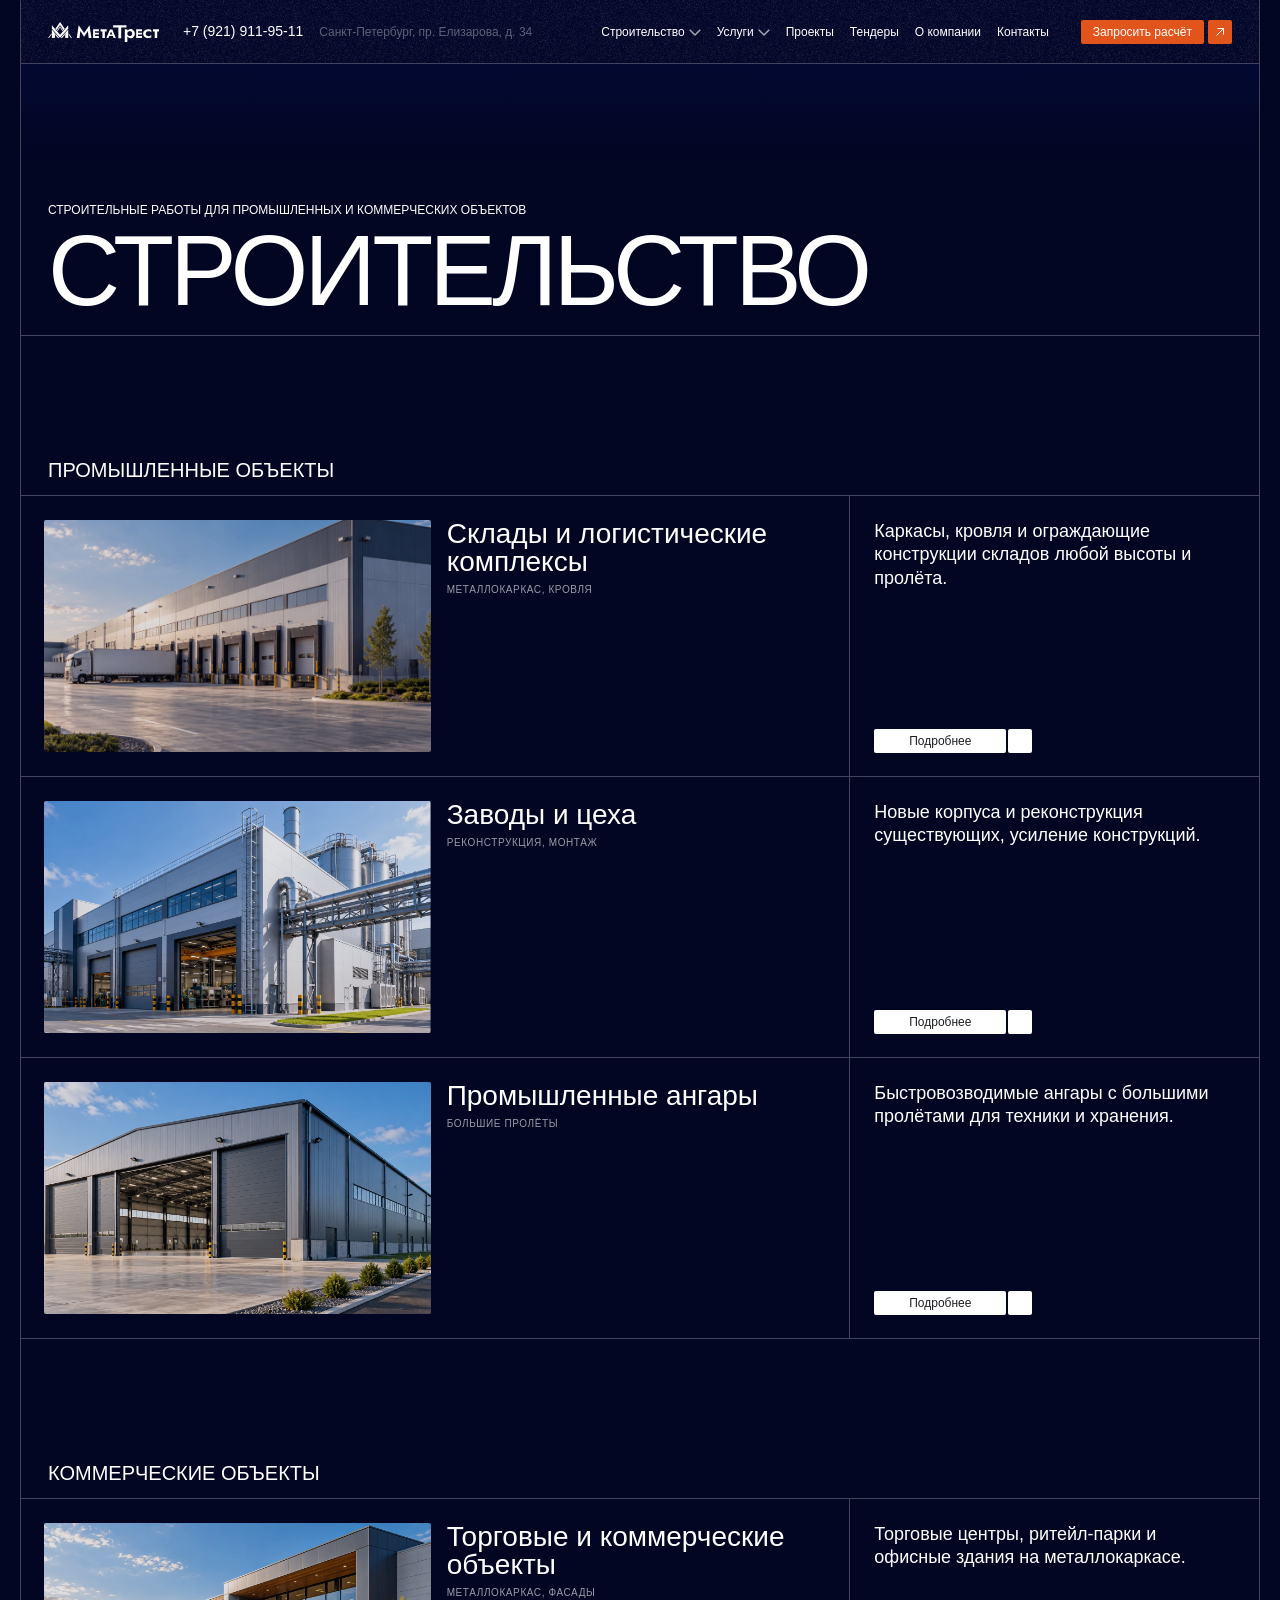
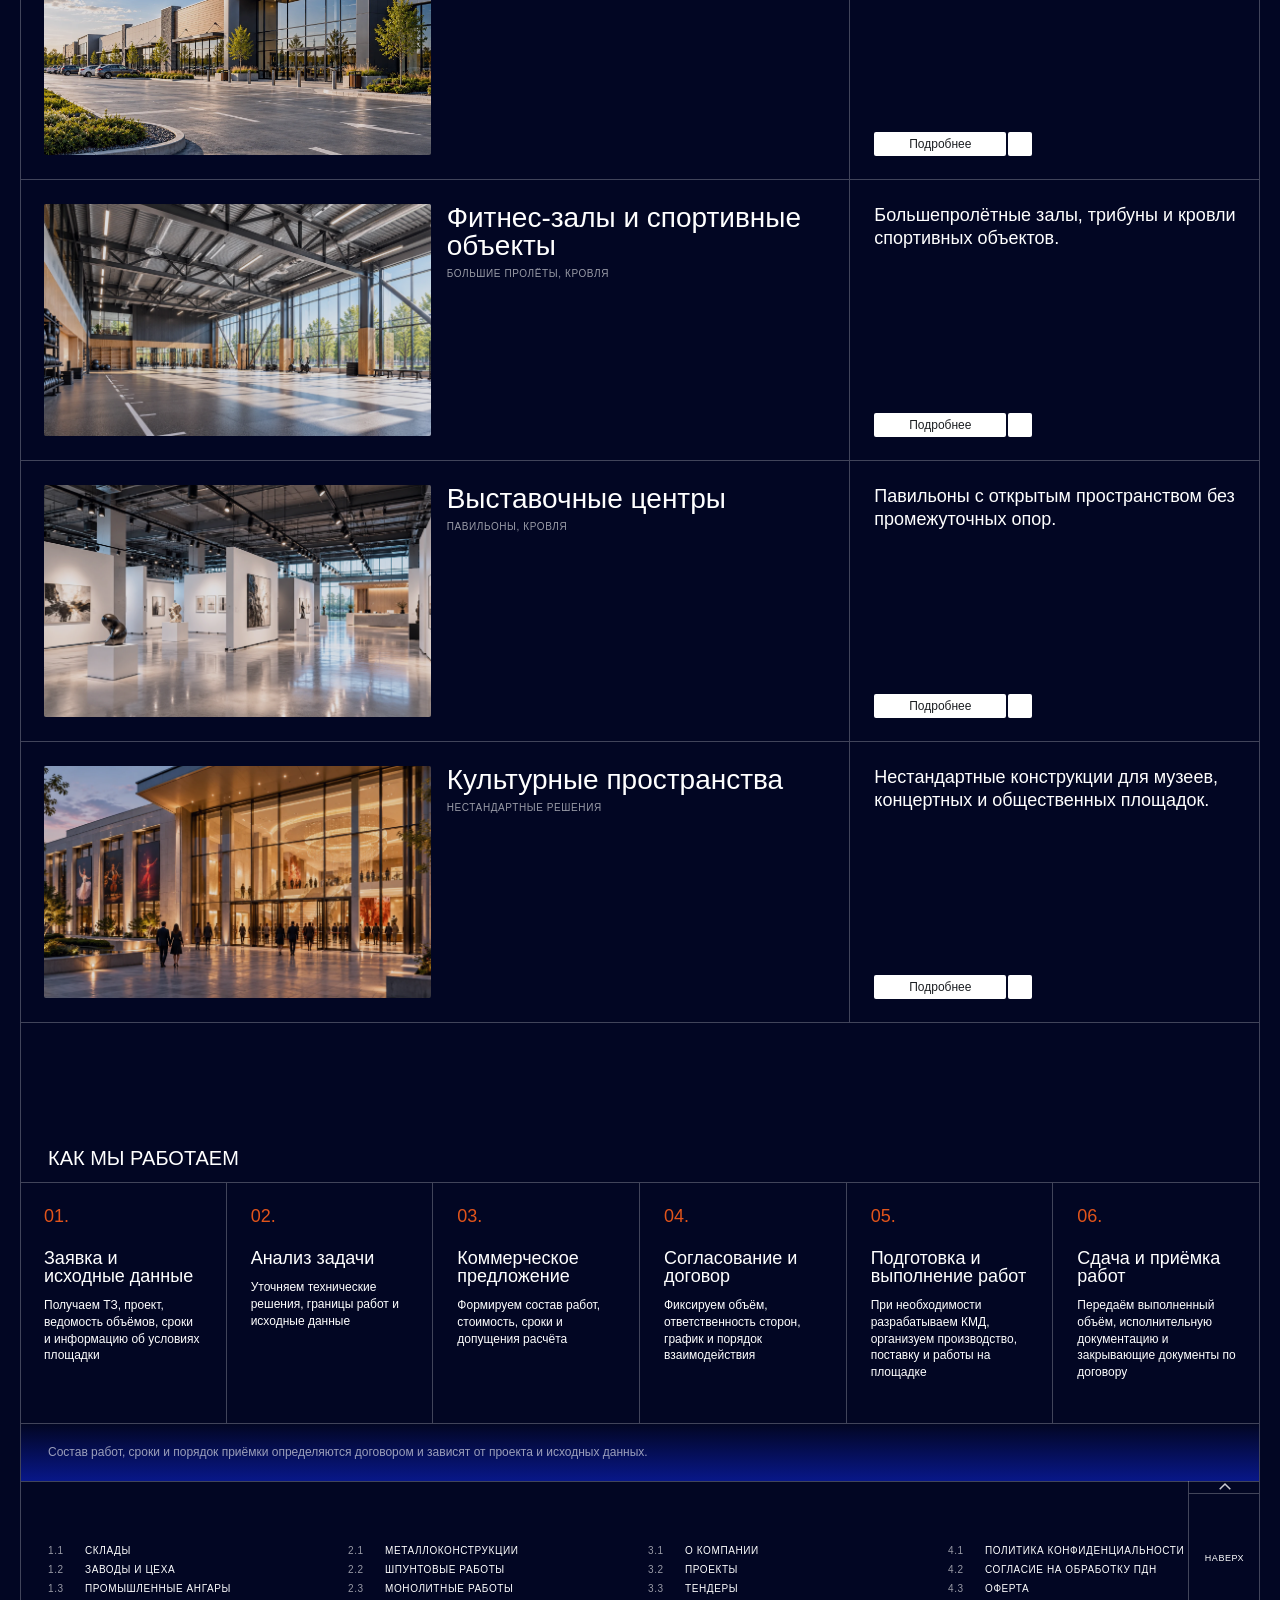
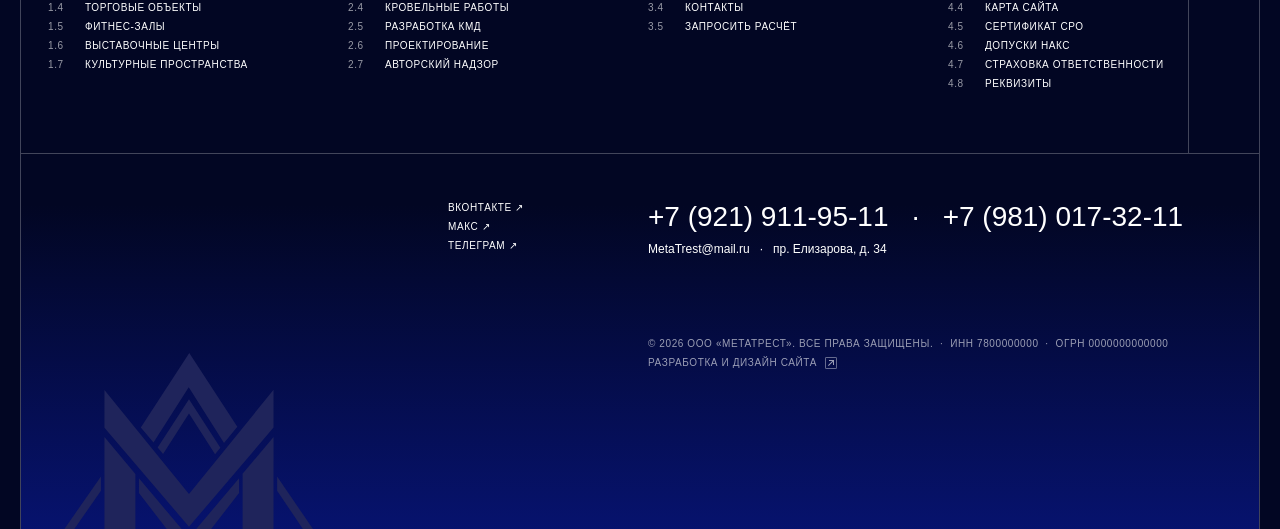
==== public/construction.html @ d8760043 "feat: add construction, metalwork and warehouse pages" ====
<!doctype html>
<html lang="ru">
<head>
  <meta charset="utf-8">
  <meta name="viewport" content="width=device-width, initial-scale=1">
  <title>Строительство — МетаТрест</title>
  <link rel="stylesheet" href="assets/css/global.css">
  <link rel="stylesheet" href="assets/css/adaptives.css">
  <link rel="stylesheet" href="assets/css/mobile.css">
  <script src="assets/js/main.js" defer></script>
</head>
<body class="catalog-page construction-page frontend-page">
<!-- shared:header -->
  <header class="site-header wrap glass">
    <div class="header-inner flex align-center">
      <a class="header-logo" href="index.html"><img class="header-logo-desktop" src="assets/svg/logo.svg" alt="МетаТрест"><img class="header-logo-mobile" src="assets/svg/logo-mobile.svg" width="44" height="31.625" alt="МетаТрест"></a>
      <div class="header-contacts flex flex-grow align-center nowrap">
        <a class="body large" href="tel:+79219119511">+7 (921) 911-95-11</a>
        <span class="label ui header-address">Санкт-Петербург, пр. Елизарова, д. 34</span>
      </div>
      <nav aria-label="Основная навигация">
        <ul class="header-nav flex align-center nowrap label ui">
          <li><a href="construction.html">Строительство</a> <svg class="icon" aria-hidden="true"><use href="assets/svg/sprite.svg#chevron"></use></svg></li>
          <li><a href="services.html">Услуги</a> <svg class="icon" aria-hidden="true"><use href="assets/svg/sprite.svg#chevron"></use></svg></li>
          <li><a href="projects.html">Проекты</a></li>
          <li>Тендеры</li>
          <li><a href="index.html#about-title">О компании</a></li>
          <li><a href="#footer-contacts">Контакты</a></li>
        </ul>
      </nav>
      <a class="button button--primary button-small label button-caption" href="projects.html#request-title">
  <span class="button-text">Запросить расчёт</span>
  <span class="button-icon"><svg class="icon" aria-hidden="true"><use href="assets/svg/sprite.svg#arrow-link-small"></use></svg></span>
</a>
      <button class="header-menu-toggle label menu" type="button" aria-expanded="false" aria-controls="mobile-menu"><span>Меню</span><svg class="icon" aria-hidden="true"><use href="assets/svg/sprite.svg#mobile-menu"></use></svg></button>
    </div>
  </header>
  <!-- /shared:header -->
<!-- shared:mobile-menu -->
  <div class="mobile-menu" id="mobile-menu" role="dialog" aria-modal="true" aria-label="Основная навигация" hidden>
    <nav class="mobile-menu-nav" aria-label="Мобильная навигация">
      <details class="mobile-menu-group" open>
        <summary class="heading service-name">Строительство <svg class="icon" aria-hidden="true"><use href="assets/svg/sprite.svg#chevron"></use></svg></summary>
        <ul class="mobile-menu-subs body menu-sub">
          <li><a href="warehouse.html">Склады</a></li>
          <li><a href="construction.html#construction-2">Заводы и цеха</a></li>
          <li><a href="construction.html#construction-3">Промышленные ангары</a></li>
          <li><a href="construction.html#construction-4">Торговые объекты</a></li>
          <li><a href="construction.html#construction-5">Фитнес-залы</a></li>
          <li><a href="construction.html#construction-6">Выставочные центры</a></li>
          <li><a href="construction.html#construction-7">Культурные пространства</a></li>
          <li><a href="construction.html">Все</a></li>
        </ul>
      </details>
      <details class="mobile-menu-group">
        <summary class="heading service-name">Услуги <svg class="icon" aria-hidden="true"><use href="assets/svg/sprite.svg#chevron"></use></svg></summary>
        <ul class="mobile-menu-subs body menu-sub">
          <li><a href="service.html">Металлоконструкции</a></li>
          <li><a href="services.html#service-02">Шпунтовые работы</a></li>
          <li><a href="services.html#service-03">Монолитные работы</a></li>
          <li><a href="services.html#service-04">Кровельные работы</a></li>
          <li><a href="services.html#service-05">Разработка КМД</a></li>
          <li><a href="services.html#service-06">Проектирование</a></li>
          <li><a href="services.html#service-07">Авторский надзор</a></li>
          <li><a href="services.html">Все</a></li>
        </ul>
      </details>
      <a class="mobile-menu-row heading service-name" href="projects.html">Проекты</a>
      <span class="mobile-menu-row heading service-name">Тендеры</span>
      <a class="mobile-menu-row heading service-name" href="index.html#about-title">О компании</a>
      <a class="mobile-menu-row heading service-name" href="#footer-contacts">Контакты</a>
    </nav>
    <div class="mobile-menu-actions flex flex-column" data-menu-actions>
            <a class="button button--primary label button-caption-lg" href="projects.html#request-title">
  <span class="button-text">Запросить расчёт</span>
  <span class="button-icon"><svg class="icon" aria-hidden="true"><use href="assets/svg/sprite.svg#arrow-link"></use></svg></span>
</a>
            <button class="button button--secondary label button-caption-lg" type="button">
  <span class="button-text">Скачать наши проекты <svg class="icon pdf-badge" aria-hidden="true"><use href="assets/svg/sprite.svg#pdf-badge"></use></svg></span>
  <span class="button-icon"><svg class="icon" aria-hidden="true"><use href="assets/svg/sprite.svg#arrow-download"></use></svg></span>
</button>
          </div>
    <div class="mobile-menu-contacts flex flex-column">
      <div class="mobile-menu-contact-lines flex flex-column" data-menu-contacts></div>
      <div data-menu-socials></div>
    </div>
  </div>
  <!-- /shared:mobile-menu -->
<main><div class="catalog-heading construction-heading wrap flex flex-column justify-end"><p class="label construction-eyebrow">Строительные работы для промышленных и коммерческих объектов</p><h1 class="display page">Строительство</h1></div><section class="construction-group wrap"><div class="construction-section-title"><h2 class="heading section">Промышленные объекты</h2></div><div class="construction-list"><article class="catalog-service construction-card grid" id="construction-1"><div class="catalog-service-media"><div class="catalog-service-photo construction-photo construction-photo-1"><img src="assets/img/construction/object-1.webp" alt="Склады и логистические комплексы"></div></div><div class="catalog-service-title"><h3 class="heading service-title">Склады и логистические комплексы</h3><p class="label caps">металлокаркас, кровля</p></div><div class="catalog-service-description flex flex-column justify-between align-start"><p class="body service-description">Каркасы, кровля и ограждающие конструкции складов любой высоты и пролёта.</p><a class="button button-inverse label button-caption-sm catalog-more" href="warehouse.html" aria-label="Подробнее: Склады и логистические комплексы"><span class="button-text">Подробнее</span><span class="button-icon"><svg class="icon" aria-hidden="true"><use href="assets/svg/sprite.svg#arrow-link"></use></svg></span></a></div></article><article class="catalog-service construction-card grid" id="construction-2"><div class="catalog-service-media"><div class="catalog-service-photo construction-photo construction-photo-2"><img src="assets/img/construction/object-2.webp" alt="Заводы и цеха"></div></div><div class="catalog-service-title"><h3 class="heading service-title">Заводы и цеха</h3><p class="label caps">реконструкция, монтаж</p></div><div class="catalog-service-description flex flex-column justify-between align-start"><p class="body service-description">Новые корпуса и реконструкция существующих, усиление конструкций.</p><button class="button button-inverse label button-caption-sm catalog-more" type="button" aria-label="Подробнее: Заводы и цеха"><span class="button-text">Подробнее</span><span class="button-icon"><svg class="icon" aria-hidden="true"><use href="assets/svg/sprite.svg#arrow-link"></use></svg></span></button></div></article><article class="catalog-service construction-card grid" id="construction-3"><div class="catalog-service-media"><div class="catalog-service-photo construction-photo construction-photo-3"><img src="assets/img/construction/object-3.webp" alt="Промышленные ангары"></div></div><div class="catalog-service-title"><h3 class="heading service-title">Промышленные ангары</h3><p class="label caps">большие пролёты</p></div><div class="catalog-service-description flex flex-column justify-between align-start"><p class="body service-description">Быстровозводимые ангары с большими пролётами для техники и хранения.</p><button class="button button-inverse label button-caption-sm catalog-more" type="button" aria-label="Подробнее: Промышленные ангары"><span class="button-text">Подробнее</span><span class="button-icon"><svg class="icon" aria-hidden="true"><use href="assets/svg/sprite.svg#arrow-link"></use></svg></span></button></div></article></div></section><section class="construction-group wrap"><div class="construction-section-title"><h2 class="heading section">Коммерческие объекты</h2></div><div class="construction-list"><article class="catalog-service construction-card grid" id="construction-4"><div class="catalog-service-media"><div class="catalog-service-photo construction-photo construction-photo-4"><img src="assets/img/construction/object-4.webp" alt="Торговые и коммерческие объекты"></div></div><div class="catalog-service-title"><h3 class="heading service-title">Торговые и коммерческие объекты</h3><p class="label caps">металлокаркас, фасады</p></div><div class="catalog-service-description flex flex-column justify-between align-start"><p class="body service-description">Торговые центры, ритейл-парки и офисные здания на металлокаркасе.</p><button class="button button-inverse label button-caption-sm catalog-more" type="button" aria-label="Подробнее: Торговые и коммерческие объекты"><span class="button-text">Подробнее</span><span class="button-icon"><svg class="icon" aria-hidden="true"><use href="assets/svg/sprite.svg#arrow-link"></use></svg></span></button></div></article><article class="catalog-service construction-card grid" id="construction-5"><div class="catalog-service-media"><div class="catalog-service-photo construction-photo construction-photo-5"><img src="assets/img/construction/object-5.webp" alt="Фитнес-залы и спортивные объекты"></div></div><div class="catalog-service-title"><h3 class="heading service-title">Фитнес-залы и спортивные объекты</h3><p class="label caps">большие пролёты, кровля</p></div><div class="catalog-service-description flex flex-column justify-between align-start"><p class="body service-description">Большепролётные залы, трибуны и кровли спортивных объектов.</p><button class="button button-inverse label button-caption-sm catalog-more" type="button" aria-label="Подробнее: Фитнес-залы и спортивные объекты"><span class="button-text">Подробнее</span><span class="button-icon"><svg class="icon" aria-hidden="true"><use href="assets/svg/sprite.svg#arrow-link"></use></svg></span></button></div></article><article class="catalog-service construction-card grid" id="construction-6"><div class="catalog-service-media"><div class="catalog-service-photo construction-photo construction-photo-6"><img src="assets/img/construction/object-6.webp" alt="Выставочные центры"></div></div><div class="catalog-service-title"><h3 class="heading service-title">Выставочные центры</h3><p class="label caps">павильоны, кровля</p></div><div class="catalog-service-description flex flex-column justify-between align-start"><p class="body service-description">Павильоны с открытым пространством без промежуточных опор.</p><button class="button button-inverse label button-caption-sm catalog-more" type="button" aria-label="Подробнее: Выставочные центры"><span class="button-text">Подробнее</span><span class="button-icon"><svg class="icon" aria-hidden="true"><use href="assets/svg/sprite.svg#arrow-link"></use></svg></span></button></div></article><article class="catalog-service construction-card grid" id="construction-7"><div class="catalog-service-media"><div class="catalog-service-photo construction-photo construction-photo-7"><img src="assets/img/construction/object-7.webp" alt="Культурные пространства"></div></div><div class="catalog-service-title"><h3 class="heading service-title">Культурные пространства</h3><p class="label caps">нестандартные решения</p></div><div class="catalog-service-description flex flex-column justify-between align-start"><p class="body service-description">Нестандартные конструкции для музеев, концертных и общественных площадок.</p><button class="button button-inverse label button-caption-sm catalog-more" type="button" aria-label="Подробнее: Культурные пространства"><span class="button-text">Подробнее</span><span class="button-icon"><svg class="icon" aria-hidden="true"><use href="assets/svg/sprite.svg#arrow-link"></use></svg></span></button></div></article></div></section><section class="process-section wrap" aria-labelledby="process-title">
  <div class="section-heading flex align-end"><h2 class="heading section" id="process-title">Как мы работаем</h2></div>
  <ol class="process-grid grid" tabindex="0" aria-label="Этапы работы">
    <li><span class="data process-number">01.</span><h3 class="heading service-name process-name">Заявка и исходные данные</h3><p class="body process-description">Получаем ТЗ, проект, ведомость объёмов, сроки и информацию об условиях площадки</p></li>
    <li><span class="data process-number">02.</span><h3 class="heading service-name process-name">Анализ задачи</h3><p class="body process-description">Уточняем технические решения, границы работ и исходные данные</p></li>
    <li><span class="data process-number">03.</span><h3 class="heading service-name process-name">Коммерческое предложение</h3><p class="body process-description">Формируем состав работ, стоимость, сроки и допущения расчёта</p></li>
    <li><span class="data process-number">04.</span><h3 class="heading service-name process-name">Согласование и договор</h3><p class="body process-description">Фиксируем объём, ответственность сторон, график и порядок взаимодействия</p></li>
    <li><span class="data process-number">05.</span><h3 class="heading service-name process-name">Подготовка и выполнение работ</h3><p class="body process-description">При необходимости разрабатываем КМД, организуем производство, поставку и работы на площадке</p></li>
    <li><span class="data process-number">06.</span><h3 class="heading service-name process-name">Сдача и приёмка работ</h3><p class="body process-description">Передаём выполненный объём, исполнительную документацию и закрывающие документы по договору</p></li>
  </ol>
  <p class="body small process-note">Состав работ, сроки и порядок приёмки определяются договором и зависят от проекта и исходных данных.</p>
</section></main><!-- shared:footer -->
  <footer class="site-footer wrap">
    <div class="footer-top">
      <nav class="footer-nav grid label caps" aria-label="Навигация в подвале">
        <ul class="footer-links flex flex-column">
          <li class="flex"><span class="footer-index" aria-hidden="true">1.1</span><a href="warehouse.html">Склады</a></li>
          <li class="flex"><span class="footer-index" aria-hidden="true">1.2</span><span>Заводы и цеха</span></li>
          <li class="flex"><span class="footer-index" aria-hidden="true">1.3</span><span>Промышленные ангары</span></li>
          <li class="flex"><span class="footer-index" aria-hidden="true">1.4</span><span>Торговые объекты</span></li>
          <li class="flex"><span class="footer-index" aria-hidden="true">1.5</span><span>Фитнес-залы</span></li>
          <li class="flex"><span class="footer-index" aria-hidden="true">1.6</span><span>Выставочные центры</span></li>
          <li class="flex"><span class="footer-index" aria-hidden="true">1.7</span><span>Культурные пространства</span></li>
        </ul>
        <ul class="footer-links flex flex-column">
          <li class="flex"><span class="footer-index" aria-hidden="true">2.1</span><a href="service.html">Металлоконструкции</a></li>
          <li class="flex"><span class="footer-index" aria-hidden="true">2.2</span><a href="services.html#service-02">Шпунтовые работы</a></li>
          <li class="flex"><span class="footer-index" aria-hidden="true">2.3</span><a href="services.html#service-03">Монолитные работы</a></li>
          <li class="flex"><span class="footer-index" aria-hidden="true">2.4</span><a href="services.html#service-04">Кровельные работы</a></li>
          <li class="flex"><span class="footer-index" aria-hidden="true">2.5</span><a href="services.html#service-05">Разработка КМД</a></li>
          <li class="flex"><span class="footer-index" aria-hidden="true">2.6</span><a href="services.html#service-06">Проектирование</a></li>
          <li class="flex"><span class="footer-index" aria-hidden="true">2.7</span><a href="services.html#service-07">Авторский надзор</a></li>
        </ul>
        <ul class="footer-links flex flex-column">
          <li class="flex"><span class="footer-index" aria-hidden="true">3.1</span><a href="index.html#about-title">О компании</a></li>
          <li class="flex"><span class="footer-index" aria-hidden="true">3.2</span><a href="projects.html">Проекты</a></li>
          <li class="flex"><span class="footer-index" aria-hidden="true">3.3</span><span>Тендеры</span></li>
          <li class="flex"><span class="footer-index" aria-hidden="true">3.4</span><a href="#footer-contacts">Контакты</a></li>
          <li class="flex"><span class="footer-index" aria-hidden="true">3.5</span><span>Запросить расчёт</span></li>
        </ul>
        <ul class="footer-links flex flex-column">
          <li class="flex"><span class="footer-index" aria-hidden="true">4.1</span><span>Политика конфиденциальности</span></li>
          <li class="flex"><span class="footer-index" aria-hidden="true">4.2</span><span>Согласие на обработку ПДн</span></li>
          <li class="flex"><span class="footer-index" aria-hidden="true">4.3</span><span>Оферта</span></li>
          <li class="flex"><span class="footer-index" aria-hidden="true">4.4</span><span>Карта сайта</span></li>
          <li class="flex"><span class="footer-index" aria-hidden="true">4.5</span><span>Сертификат СРО</span></li>
          <li class="flex"><span class="footer-index" aria-hidden="true">4.6</span><span>Допуски НАКС</span></li>
          <li class="flex"><span class="footer-index" aria-hidden="true">4.7</span><span>Страховка ответственности</span></li>
          <li class="flex"><span class="footer-index" aria-hidden="true">4.8</span><span>Реквизиты</span></li>
        </ul>
      </nav>
      <button class="footer-up grid label caps caps-link" type="button">
        <span class="footer-up-icon grid"><svg class="icon" aria-hidden="true"><use href="assets/svg/sprite.svg#chevron"></use></svg></span>
        <span class="grid">Наверх</span>
      </button>
    </div>
    <div class="footer-bottom grid">
      <ul class="footer-socials flex flex-column label caps" aria-label="Социальные сети">
        <li>ВКонтакте <span class="footer-social-desktop-arrow" aria-hidden="true">↗</span><svg class="icon mobile-only" aria-hidden="true"><use href="assets/svg/sprite.svg#link-outline"></use></svg></li>
        <li>Макс <span class="footer-social-desktop-arrow" aria-hidden="true">↗</span><svg class="icon mobile-only" aria-hidden="true"><use href="assets/svg/sprite.svg#link-outline"></use></svg></li>
        <li>Телеграм <span class="footer-social-desktop-arrow" aria-hidden="true">↗</span><svg class="icon mobile-only" aria-hidden="true"><use href="assets/svg/sprite.svg#link-outline"></use></svg></li>
      </ul>
      <div class="footer-contacts" id="footer-contacts">
        <address class="footer-address flex flex-column">
          <p class="footer-phones data metric-l phone"><a href="tel:+79219119511">+7 (921) 911-95-11</a> <span aria-hidden="true">·</span> <a href="tel:+79810173211">+7 (981) 017-32-11</a></p>
          <p class="body small footer-contact-details"><span class="footer-contact-line"><svg class="icon mobile-only" aria-hidden="true"><use href="assets/svg/sprite.svg#meta-mail"></use></svg><a href="mailto:MetaTrest@mail.ru">MetaTrest@mail.ru</a></span> <span class="footer-contact-separator" aria-hidden="true">·</span> <span class="footer-contact-line"><svg class="icon mobile-only" aria-hidden="true"><use href="assets/svg/sprite.svg#meta-pin"></use></svg>пр. Елизарова, д. 34</span></p>
        </address>
        <div class="footer-legal flex flex-column label caps">
          <p class="footer-copyright"><span class="footer-copyright-sign">©</span> <span class="footer-legal-copy">2026 ООО «МетаТрест». Все права защищены.<span class="footer-registration"><span class="footer-legal-separator"> &nbsp;·&nbsp; </span>ИНН 7800000000</span><span class="footer-registration"><span class="footer-legal-separator"> &nbsp;·&nbsp; </span>ОГРН 0000000000000</span></span></p>
          <span class="footer-credit flex align-center">Разработка и дизайн сайта <svg class="icon" aria-hidden="true"><use href="assets/svg/sprite.svg#link-outline"></use></svg></span>
        </div>
      </div>
    </div>
    <img class="footer-mark" src="assets/svg/footer-mark.svg" alt="">
  </footer>
  <!-- /shared:footer --></body></html>
---- public/assets/css/global.css ----
/* 1. Local web fonts */
@font-face {
  font-family: "TT Commons Classic Trl";
  src: url("../fonts/TT_Commons_Classic_Trial_Book.woff2") format("woff2");
  font-weight: 400;
  font-display: swap;
}

@font-face {
  font-family: "TT Commons Classic Trl";
  src: url("../fonts/TT_Commons_Classic_Trial_Regular.woff2") format("woff2");
  font-weight: 500;
  font-display: swap;
}

@font-face {
  font-family: "MetaTrest Display Fallback";
  src: local("Arial");
  size-adjust: 86%;
}

/* 2. Reset */
*, *::before, *::after { box-sizing: border-box; }
body, h1, h2, h3, p, ul, ol { margin: 0; }
ul, ol { padding: 0; list-style: none; }
img, svg { display: block; }
a { color: inherit; text-decoration: none; }
button, input, textarea, select { font: inherit; color: inherit; }
button { padding: 0; border: 0; background: none; }

/* 3. Variables */
:root {
  --font: "TT Commons Classic Trl", Arial, sans-serif;
  --page: #020623;
  --ink: #fff;
  --muted: rgb(255 255 255 / 35%);
  --accent: #e1541b;
  --line: #41445a;
  --line-overlay: rgb(255 255 255 / 25%);
  --line-subtle: rgb(255 255 255 / 15%);
  --glass: rgb(2 6 35 / 56%);
  --glass-blur: 30px;
  --brand: #081789;
  --overlay-tint: rgb(2 6 35 / 10%);
  --fill-muted-light: #dbdbd6;
  --text-secondary-light: #6b7280;
  --hairline: 1px;
  --gutter: 20px;
  --inset: 40px;
  --radius: 2px;
  --size-display: 64px;
  --size-body: 20px;
  --size-ui: 18px;
  /* UI Kit label/menu; desktop Header keeps its confirmed frame typography. */
  --size-menu: 17px;
  --size-button: 16px;
  --size-button-sm: 16px;
  --size-button-lg: 18px;
  --size-metric: 44px;
  --size-caps: 12px;
  --header-height: 92px;
  --header-gap: 40px;
  --header-action-gap: 48px;
  --nav-gap: 24px;
  --logo-height: 32px;
  --logo-width: 166.5px;
  --pdf-width: 36px;
  --pdf-height: 16px;
  --button-small-height: 32px;
  --button-small-padding: 16px;
  --button-small-icon: 12px;
  --button-icon-size: 16px;
  --project-meta-icon: 18px;
  --panel-offset: 60px;
  --hero-height: min(56.25vw, 1080px, 100svh);
  --hero-overlap: 43px;
  --hero-panel-inset: 40px;
  --panel-pad: 40px;
  --panel-gap: 24px;
  --metric-gap: 12px;
  --hero-button-size: 48px;
  --hero-primary-width: 343px;
  --hero-download-width: 316px;
  --photo-width: calc(100% - 2px);
  --photo-shift: 100px;
  --size-section: 40px;
  --size-section-link: 14px;
  --size-card: 32px;
  --size-tag: 16px;
  --size-service-name: 28px;
  --size-service-index: 24px;
  --size-service-preview: 120px;
  --section-inset: 40px;
  --section-title-height: 240px;
  --section-title-bottom: 24px;
  --section-link-icon: 16px;
  --section-gap: 32px;
  --build-gap: 24px;
  --build-bottom: 40px;
  --build-card-width: 736px;
  --build-card-height: 320px;
  --build-photo-width: 280px;
  --build-pad-x: 24px;
  --build-pad-y: 32px;
  --build-footer: 64px;
  --build-tag-height: 22px;
  --build-scrollbar: 8px;
  --build-scrollbar-inset: 1px;
  --build-arrow: 16px;
  --services-height: 840px;
  --service-gap: 24px;
  --service-icon: 24px;
  --service-right: 36px;
  --service-preview-top: 32px;
  --service-preview-dot: 12px;
  --service-preview-gap: 8px;
  --size-project: 48px;
  --size-caption: 16px;
  --project-height: 672px;
  --project-top: 132px;
  --project-bottom: 82px;
  --project-year-width: 81px;
  --project-year-line: 20px;
  --project-year-gap: 12px;
  --project-year-top: 24px;
  --project-title-end: 56px;
  --project-title-shift: 4px;
  --project-caption-y: 16px;
  --project-arrow-width: 80px;
  --project-arrow-shift: 4px;
  --partner-height: 600px;
  --partner-width: 141px;
  --partner-logo-height: 40px;
  --partner-pad-x: 33px;
  --partner-pad-y: 33px;
  --partner-gap: 56px;
  --partner-row-gap: 57px;
  --partner-pattern-height: 1120px;
  --partner-pattern-clip: 588px;
  --size-lead: 60px;
  --size-body-medium: 18px;
  --size-body-small: 16px;
  --size-button-md: 16px;
  --size-metric-main: 56px;
  --about-height: 510px;
  --about-pad-y: 48px;
  --about-pad-right: 64px;
  --about-copy-gap: 32px;
  --about-stat-pad: 32px;
  --about-cta-height: 40px;
  --about-cta-pad: 24px;
  --about-cta-gap: 4px;
  --footer-bottom-height: 375px;
  --footer-top-height: 404px;
  --footer-nav-top: 120px;
  --footer-row-gap: 12px;
  --footer-item-gap: 16px;
  --footer-index-width: 38px;
  --footer-up-width: 110px;
  --footer-up-height: 108px;
  --footer-bottom-top: 84px;
  --footer-social-width: 304px;
  --footer-legal-offset: 116px;
  --footer-mark-x: 66px;
  --footer-mark-width: 373px;
  --footer-mark-height: 264px;
  --about-media-width: calc((100% - 2 * (var(--section-inset) + var(--build-gap))) / 3);
  --ink-light: #1a1d21;
  --footer-muted: rgb(255 255 255 / 60%);
}

/* 4. Typography */
body {
  font-family: var(--font);
  color: var(--ink);
  background: var(--page);
}
.display, .heading, .body, .label, .data {
  font-family: var(--font);
  letter-spacing: 0;
  text-transform: none;
}
.display, .heading { font-weight: 400; }
.body, .label, .data { font-weight: 500; }
.display.hero {
  font-family: "TT Commons Classic Trl", "MetaTrest Display Fallback", Arial, sans-serif;
  font-size: var(--size-display);
  line-height: 1;
  text-transform: uppercase;
}
.body.large { font-size: var(--size-body); line-height: 1.4; }
.label { line-height: normal; }
.label.ui { font-size: var(--size-ui); }
.label.button-caption { font-size: var(--size-button); }
.label.button-caption-lg { font-size: var(--size-button-lg); }
.label.caps {
  font-size: var(--size-caps);
  letter-spacing: .06em;
  text-transform: uppercase;
}
.data.metric-l {
  font-size: var(--size-metric);
  line-height: .9;
  text-transform: uppercase;
}
.data.phone { font-size: var(--size-metric); line-height: 1.1; }


.heading.section { font-size: var(--size-section); line-height: .9; text-transform: uppercase; }
.heading.card { font-size: var(--size-card); font-weight: 500; line-height: 1; }
.heading.service-name { font-size: var(--size-service-name); line-height: 1; }
.label.caps-link { font-size: var(--size-section-link); }
.label.tag { font-size: var(--size-tag); }
.data.service-index { font-size: var(--size-service-index); font-weight: 400; line-height: 1.1; }
.data.services-media[data-variant="04"]::after { background: rgb(2 6 35 / 15%); }
.services-media[data-variant="06"]::after { background: rgb(2 6 35 / 9%); }
.services-media[data-variant="07"]::after { background: rgb(2 6 35 / 8%); }
.services-media[data-variant="06"] img {
  position: absolute;
  left: -56.06%;
  top: 0;
  width: 163.17%;
  height: 109.37%;
  object-fit: fill;
}
.service-preview-number { font-size: var(--size-service-preview); font-weight: 400; line-height: 1; }

.heading.project { font-size: var(--size-project); line-height: .9; }
.body.caption { font-size: var(--size-caption); font-weight: 400; line-height: 1.2; }

.heading.lead { font-size: var(--size-lead); font-weight: 500; line-height: .9; }
.body.medium { font-size: var(--size-body-medium); line-height: 1.4; }
.body.small { font-size: var(--size-body-small); font-weight: 400; line-height: 1.4; }
.label.button-caption-md { font-size: var(--size-button-md); }
.data.metric { font-size: var(--size-metric-main); line-height: 1.1; }

/* 5. Common / Utilities */
body {
  position: relative;
  max-width: 1920px;
  margin-inline: auto;
}
body::after {
  content: "";
  position: absolute;
  z-index: 3;
  inset: 0 var(--gutter);
  border-inline: var(--hairline) solid var(--line);
  pointer-events: none;
}
.wrap { margin-inline: var(--gutter); }
.cover { width: 100%; height: 100%; object-fit: cover; }
.hidden, [hidden] { display: none !important; }
.mobile-only, .mobile-break, .header-logo-mobile, .header-menu-toggle { display: none; }
.nowrap { white-space: nowrap; }
.center { text-align: center; }
:focus-visible { outline: 2px solid var(--accent); outline-offset: 3px; }

.glass:after { content:''; position:absolute; inset:0; z-index: -1; background-image: url('../img/grain-mono-sparse-35.webp'); background-size: 307px 307px;opacity: .13; pointer-events:none; }

/* 6. Flex / Grid */
.flex { display: flex; }
.grid { display: grid; }
.flex-row { flex-direction: row; }
.flex-column { flex-direction: column; }
.flex-grow { flex: 1 1 auto; }
.flex-wrap { flex-wrap: wrap; }
.flex-nowrap { flex-wrap: nowrap; }
.align-start { align-items: flex-start; }
.align-center { align-items: center; }
.align-end { align-items: flex-end; }
.justify-center { justify-content: center; }
.justify-end { justify-content: flex-end; }
.justify-between { justify-content: space-between; }

/* 7. SVG / Icons */
.icon { width: 16px; height: 16px; flex: none; }
.icon.pdf-badge { width: var(--pdf-width); height: var(--pdf-height); }

/* 8. Buttons / Components */
.button {
  --button-size: var(--hero-button-size);
  --button-padding: 24px;
  display: inline-flex;
  gap: 4px;
  white-space: nowrap;
  border-radius: var(--radius);
}
.button-small { --button-size: var(--button-small-height); --button-padding: var(--button-small-padding); }
.button-text, .button-icon {
  display: flex;
  align-items: center;
  justify-content: center;
  height: var(--button-size);
  border-radius: var(--radius);
  background: var(--accent);
}
.button-text { flex: 1; gap: 8px; padding-inline: var(--button-padding); }
.button-icon { flex: none; width: var(--button-size); }
.button-icon .icon { width: var(--button-icon-size); height: var(--button-icon-size); }
.button-small .icon { width: var(--button-small-icon); height: var(--button-small-icon); }
.button-outline :is(.button-text, .button-icon) {
  border: 1px solid var(--line-overlay);
  background: transparent;
}
a[href], button:enabled { cursor: pointer; }
.button:not(:disabled):not([aria-disabled="true"]) { cursor: pointer; }

/* UI Kit Button: Primary / Secondary, without scaling the control. */
button, .button { cursor: pointer; }
.button--primary, .button--secondary {
  --button-line-hover: rgb(255 255 255 / 80%);
  --button-disabled-opacity: .4;
  color: #fff;
}
:is(.button--primary, .button--secondary) > :is(.button-text, .button-icon) {
  border: 0;
  transition: background-color 180ms ease, color 180ms ease, box-shadow 180ms ease, transform 180ms ease;
}
.button--primary > :is(.button-text, .button-icon) { background: var(--accent); }
.button--secondary > :is(.button-text, .button-icon) { background: transparent; box-shadow: inset 0 0 0 1px var(--line-overlay); }
:is(.button--primary, .button--secondary):focus-visible {
  outline: 2px solid var(--accent);
  outline-offset: 3px;
}
:is(.button--primary, .button--secondary):is(:disabled, [aria-disabled="true"]) { opacity: var(--button-disabled-opacity); }
@media (hover: hover) {
  .button--primary:not(:disabled):not([aria-disabled="true"]):hover > :is(.button-text, .button-icon) {
    background: transparent;
    box-shadow: inset 0 0 0 1px var(--button-line-hover);
  }
  .button--secondary:not(:disabled):not([aria-disabled="true"]):hover > :is(.button-text, .button-icon) {
    background: #fff;
    color: var(--page);
    box-shadow: none;
  }
  :is(.button--primary, .button--secondary):not(:disabled):not([aria-disabled="true"]):hover > .button-icon { transform: translateX(6px); }
}
@media (prefers-reduced-motion: reduce) {
  :is(.button--primary, .button--secondary) > :is(.button-text, .button-icon) { transition: none; }
}

/* 9. Header */
.site-header {
  position: fixed;
  width: calc(min(100%, 1920px) - 2 * var(--gutter));
  margin-inline: auto;
  z-index: 2;
  inset: 0 0 auto;
  background: var(--glass);
  backdrop-filter: blur(var(--glass-blur));
  border-bottom: var(--hairline) solid var(--line-overlay);
}
.header-inner {
  min-height: calc(var(--header-height) - 1px);
  padding-inline: var(--inset);
  gap: var(--header-gap);
}
.header-logo { flex: none; }
.header-logo img { height: var(--logo-height); width: var(--logo-width); }
.header-contacts { min-width: 0; gap: var(--nav-gap); }
.header-address { color: var(--muted); overflow: hidden; text-overflow: ellipsis; }
.header-nav { gap: var(--nav-gap); }
.header-nav li { display: flex; align-items: center; gap: 8px; }
.site-header .button {
  --size-button: var(--size-button-sm);
  margin-left: 24px;
}
.header-nav .icon { opacity: .8; }

/* 10. Hero */
.hero-screen {
  position: relative;
  isolation: isolate;
  display: grid;
  align-items: end;
  min-height: var(--hero-height);
  padding-top: var(--header-height);
  padding-right: var(--panel-offset);
  grid-template-columns: calc((100% + var(--panel-offset)) / 2) minmax(0, 1fr);
}
.hero-media {
  position: absolute;
  z-index: -1;
  inset: 0;
  overflow: hidden;
  display: grid;
  place-items: center;
  border-bottom: 1px solid var(--line);
}
.hero-media img {
  width: var(--photo-width);
  height: auto;
  aspect-ratio: 1878 / 1451;
  max-width: none;
  grid-area: 1 / 1;
  align-self: start;
  position: absolute;
  top: 50%;
  transform: translateY(calc(-50% - var(--photo-shift))) scaleX(-1);
}
.hero-media::after {
  content: "";
  position: absolute;
  inset: 0;
  background: linear-gradient(to top, rgb(2 6 35 / 9%), transparent 19.5%), rgb(2 6 35 / 15%);

}
.hero-panel {
  grid-column: 2;
  position: relative;
  top: var(--hero-overlap);
  padding-block: var(--panel-pad);
  gap: var(--panel-pad);
  border-radius: var(--radius);
  background: linear-gradient(to top, rgb(8 23 137 / 70%), rgb(8 23 137 / 49%) 11.058%, rgb(2 6 35 / 7%) 58.654%);
  backdrop-filter: blur(var(--glass-blur));
}
.hero-copy, .hero-stats { padding-inline: var(--hero-panel-inset); }
.hero-copy, .hero-actions { gap: var(--panel-gap); }
.hero-actions { padding-top: 8px; }
.hero-actions .button-primary { min-width: var(--hero-primary-width); }
.hero-actions .button-outline { min-width: var(--hero-download-width); }
.hero-stats {
  border-top: 1px solid var(--line-subtle);
  padding-top: var(--panel-pad);
}
.hero-stats li, .hero-stats .data { gap: var(--metric-gap); }
.metric-sign { color: var(--accent); }



/* 11. Section heading */
.section-heading {
  height: var(--section-title-height);
  padding: 0 var(--section-inset) var(--section-title-bottom);
  box-shadow: inset 0 -1px var(--line);
}
.section-link > span { gap: 8px; }
.section-link b { font-weight: inherit; }
.section-link .icon { width: var(--section-link-icon); height: var(--section-link-icon); }

/* 12. Build types */
.build-section { padding-bottom: var(--build-bottom); }
.build-track {
  min-height: calc(var(--build-card-height) + var(--section-gap) + var(--build-scrollbar));
  gap: var(--build-gap);
  margin-top: var(--section-gap);
  padding: 0 var(--section-inset) var(--section-gap);
  overflow-x: auto;
}
.build-track::-webkit-scrollbar { height: var(--build-scrollbar); }
.build-track::-webkit-scrollbar-track { background: var(--line-subtle); border-radius: var(--radius); }
.build-track::-webkit-scrollbar-track-piece { margin-inline: var(--section-inset); }
.build-track::-webkit-scrollbar-thumb {
  border-block: var(--build-scrollbar-inset) solid transparent;
  background-clip: padding-box;
  cursor: pointer;
}
.build-track::-webkit-scrollbar-thumb { background: var(--ink); border-radius: 4px; }
.build-card {
  flex: none;
  width: var(--build-card-width);
  height: var(--build-card-height);
  grid-template-columns: var(--build-photo-width) minmax(0, 1fr);
  overflow: hidden;
  border-radius: var(--radius);
  background: var(--text-secondary-light);
}
.build-card-media {
  position: relative;
  overflow: hidden;
  border-right: 1px solid var(--line-overlay);
}
.build-card-media img {
  position: absolute;
  left: var(--crop-x);
  top: var(--crop-y);
  width: var(--crop-width);
  height: var(--crop-height);
}
.build-warehouse { --crop-width: 217.25%; --crop-height: 145.63%; --crop-x: -24.59%; --crop-y: -18.13%; }
.build-retail { --crop-width: 163.17%; --crop-height: 109.37%; --crop-x: -56.06%; --crop-y: 0%; }
.build-sports { --crop-width: 249.4%; --crop-height: 125.45%; --crop-x: -84.02%; --crop-y: -12.73%; }
.build-industrial { --crop-width: 234.72%; --crop-height: 118.06%; --crop-x: -34.02%; --crop-y: -9.03%; }
.build-public { --crop-width: 218.07%; --crop-height: 109.69%; --crop-x: -93.11%; --crop-y: 0%; }
.build-card-heading {
  padding: var(--build-pad-y) var(--build-pad-x) 0;
  gap: var(--build-pad-y);
}
.build-tag {
  display: inline-flex;
  align-items: center;
  height: var(--build-tag-height);
  background: var(--fill-muted-light);
  color: var(--text-secondary-light);
}
.build-card-footer {
  height: var(--build-footer);
  padding-left: var(--build-pad-x);
  border-top: 1px solid var(--line-overlay);
}
.build-card-arrow {
  width: var(--build-footer);
  height: 100%;
  border-left: 1px solid var(--line-overlay);
}
.build-card-arrow .icon { width: var(--build-arrow); height: var(--build-arrow); }

/* 13. Services */
.services-grid {
  grid-template-columns: repeat(2, minmax(0, 1fr));
  height: var(--services-height);
  box-shadow: inset 0 -1px var(--line);
  background: linear-gradient(to bottom, var(--page) 50%, var(--brand) 118.46%);
}
.services-list { grid-template-rows: repeat(var(--service-count, 7), minmax(0, 1fr)); }
.service-row {
  width: 100%;
  height: 100%;
  text-align: left;
  gap: var(--service-gap);
  padding-inline: var(--section-inset) var(--service-right);
  border-bottom: 1px solid var(--line-subtle);
}
.service-row[aria-pressed="true"] {
  background: var(--ink);
  color: var(--ink-light);
  border-bottom-color: var(--fill-muted-light);
}
.service-row[aria-pressed="true"] .service-index { color: var(--text-secondary-light); }
.service-row:focus-visible, .footer-up:focus-visible { outline-offset: -4px; }
.service-row .icon { width: var(--service-icon); height: var(--service-icon); }
.service-index { color: var(--accent); }
.services-media { position: relative; overflow: hidden; }
.services-media::after {
  content: "";
  position: absolute;
  inset: 0;
  background: var(--overlay-tint);
  pointer-events: none;
}
.services-media[data-variant="04"]::after { background: rgb(2 6 35 / 15%); }
.services-media[data-variant="06"]::after { background: rgb(2 6 35 / 9%); }
.services-media[data-variant="07"]::after { background: rgb(2 6 35 / 8%); }
.services-media[data-variant="06"] img {
  position: absolute;
  left: -56.06%;
  top: 0;
  width: 163.17%;
  height: 109.37%;
  object-fit: fill;
}
.service-preview-number {
  position: absolute;
  z-index: 1;
  inset: var(--service-preview-top) var(--section-inset) auto auto;
  display: flex;
  gap: var(--service-preview-gap);
  align-items: baseline;
}
.service-preview-number::after {
  content: "";
  width: var(--service-preview-dot);
  height: var(--service-preview-dot);
  background: currentColor;
}



/* 14. Projects */
.projects-section {
  padding-bottom: var(--build-bottom);
  box-shadow: inset 0 -1px var(--line);
}
.projects-grid {
  grid-template-columns: repeat(3, minmax(0, 1fr));
  gap: var(--build-gap);
  padding-inline: var(--section-inset);
  margin-top: var(--section-gap);
}
.project-card {
  position: relative;
  isolation: isolate;
  height: var(--project-height);
  overflow: hidden;
  border-radius: var(--radius);
}
.project-photo, .project-card::before {
  position: absolute;
  inset: 0;
  z-index: -1;
}
.project-card::before {
  content: "";
  z-index: 0;
  background: linear-gradient(to bottom, rgb(2 6 35 / 18%), rgb(2 6 35 / 4%) 52%, rgb(2 6 35 / 58%));
}
.project-top, .project-bottom {
  position: relative;
  background: var(--overlay-tint);
  backdrop-filter: blur(var(--glass-blur));
}
.project-top { height: var(--project-top); }
.project-title {
  min-width: 0;
  padding-inline: var(--build-pad-x) var(--project-title-end);
  border-right: var(--hairline) solid var(--line-overlay);
}
.project-title .heading { transform: translateY(calc(var(--project-title-shift) / 2)); }
.project-years {
  flex: none;
  width: var(--project-year-width);
  padding: var(--project-year-top) 4px 0 0;
  gap: var(--project-year-gap);
}
.project-years span {
  width: var(--hairline);
  height: var(--project-year-line);
  background: var(--line-overlay);
}
.project-bottom { height: var(--project-bottom); }
.project-bottom .caption {
  min-width: 0;
  padding: var(--project-caption-y) var(--build-pad-x);
  border-right: var(--hairline) solid var(--line-overlay);
}
.project-arrow {
  flex: none;
  width: var(--project-arrow-width);
  padding-top: var(--project-arrow-shift);
}
.project-arrow .icon { width: var(--build-arrow); height: var(--build-arrow); }

/* 15. Partners */
.partners-panel {
  position: relative;
  isolation: isolate;
  height: var(--partner-height);
  gap: var(--partner-row-gap);
  overflow: hidden;
}
.partners-panel::before {
  content: "";
  position: absolute;
  z-index: -1;
  inset: 12px 0 auto 1px;
  height: var(--partner-pattern-clip);
  background: url("../svg/partner-dots.svg") left top / 104.2553% var(--partner-pattern-height) no-repeat;
}
.partners-row { flex: none; gap: var(--partner-gap); }
.partner-tile {
  place-items: center;
  padding: var(--partner-pad-y) var(--partner-pad-x);
  background: var(--page);
  box-shadow: inset 0 0 0 var(--hairline) var(--line);
}
.partner-tile img {
  width: var(--partner-width);
  height: var(--partner-logo-height);
  object-fit: contain;
}



/* 16. About */
.about-grid {
  grid-template-columns: minmax(0, 1fr) var(--about-media-width) minmax(0, 1fr);
  min-height: var(--about-height);
  background: linear-gradient(to bottom, var(--page) 50%, var(--brand) 118.46%);
}
.about-copy {
  padding: var(--about-pad-y) var(--about-pad-right) var(--about-pad-y) var(--section-inset);
}
.about-intro { gap: var(--about-copy-gap); }
.button-inverse {
  --button-size: var(--about-cta-height);
  --button-padding: var(--about-cta-pad);
  gap: var(--about-cta-gap);
  color: var(--ink-light);
}
.button-inverse :is(.button-text, .button-icon) { background: var(--ink); }
.button-inverse .icon { width: var(--build-arrow); height: var(--build-arrow); }
.about-stats { grid-template-rows: repeat(3, minmax(0, 1fr)); }
.about-stats li { padding: var(--about-stat-pad) var(--section-inset) var(--about-stat-pad) var(--build-gap); }
.about-stats li:nth-child(2) { border-block: var(--hairline) solid var(--line-overlay); }

/* 17. Footer */
.site-footer {
  position: relative;
  isolation: isolate;
  background: linear-gradient(to bottom, var(--page) 50%, var(--brand) 118.46%);
  box-shadow: inset 0 1px var(--line);
}
.footer-top {
  position: relative;
  min-height: var(--footer-top-height);
}
.footer-nav {
  grid-template-columns: repeat(4, minmax(0, 1fr));
  gap: var(--build-gap);
  padding: var(--footer-nav-top) var(--section-inset) 0;
}
.footer-links, .footer-socials, .footer-address, .footer-legal { gap: var(--footer-row-gap); }
.footer-links li { gap: var(--footer-item-gap); }
.footer-index {
  flex: 0 0 var(--footer-index-width);
  color: var(--footer-muted);
}
.footer-up {
  position: absolute;
  inset: 0 0 0 auto;
  width: var(--footer-up-width);
  grid-template-rows: var(--footer-up-height) 1fr;
  border-left: var(--hairline) solid var(--line-overlay);
}
.footer-up span { place-items: center; }
.footer-up-icon { border-bottom: var(--hairline) solid var(--line-overlay); transition: background-color .3s ease; }
.footer-up-icon .icon { width: var(--section-link-icon); height: var(--section-link-icon); transform: rotate(180deg); transition: color .3s ease; }
.footer-up-icon:hover { background-color: var(--ink); color: var(--page); }
.footer-bottom {
  /* Footer hugs its rows; the 375px bottom section is confirmed in all desktop frames. */
  min-height: calc(var(--footer-bottom-height) + var(--hairline));
  grid-template-columns: calc((100% - var(--about-media-width)) / 2) var(--footer-social-width) minmax(0, 1fr);
  border-top: var(--hairline) solid var(--line-overlay);
  padding: var(--footer-bottom-top) 0 var(--about-pad-y);
}
.footer-socials { grid-column: 2; }
.footer-address { font-style: normal; }
.footer-address span { margin-inline: .55em; }
.footer-address .footer-contact-line { margin-inline: 0; }
.footer-legal {
  padding-top: var(--footer-legal-offset);
  color: var(--footer-muted);
}
.footer-credit { gap: 8px; }
.footer-credit .icon { width: var(--section-link-icon); height: var(--section-link-icon); }
.footer-mark {
  position: absolute;
  z-index: -1;
  inset: auto auto 0 var(--footer-mark-x);
  width: var(--footer-mark-width);
  height: var(--footer-mark-height);
  pointer-events: none;
}


/* Figma scrollbar geometry, synchronized with native horizontal scrolling. */
.build-track.has-scroll-control {
  min-height: calc(var(--build-card-height) + var(--section-gap));
  scrollbar-width: none;
}
.build-scroll {
  height: var(--build-scrollbar);
  padding-inline: var(--section-inset);
  background: var(--line-subtle);
}
.build-scroll input {
  appearance: none;
  display: block;
  width: 100%;
  height: 100%;
  margin: 0;
  background: transparent;
  cursor: pointer;
}
.build-scroll input::-webkit-slider-thumb {
  appearance: none;
  width: min(var(--build-thumb-width), 85%);
  height: var(--build-thumb-height);
  border-radius: 4px;
  background: var(--ink);
}
.build-scroll input::-moz-range-thumb {
  width: min(var(--build-thumb-width), 85%);
  height: var(--build-thumb-height);
  border: 0;
  border-radius: 4px;
  background: var(--ink);
}
.build-section { --build-thumb-width: 1388px; --build-thumb-height: 6px; }
/* 18. Catalogue typography */
.label.filter { font-size: var(--size-filter, var(--size-ui)); }
.heading.process-name { font-size: var(--process-title-size, var(--size-service-name)); line-height: 1; }
.body.process-note { font-size: var(--process-note-size, var(--size-body-small)); }
.body.consent { font-size: var(--request-consent-size, var(--size-body-small)); font-weight: 400; line-height: 1.4; }
.display.page { font-size: var(--size-page); line-height: .9; letter-spacing: -.04em; text-transform: uppercase; }
.heading.service-title { font-size: var(--catalog-service-title); line-height: 1; }
.body.service-description { font-size: var(--catalog-service-text); font-weight: 400; line-height: 1.3; }
.data.step { font-size: var(--catalog-step-size); font-weight: 400; line-height: 1; }
.data.process-number { font-size: var(--size-service-name); font-weight: 400; line-height: 1; }
.body.process-description { font-size: var(--process-body-size); font-weight: 400; line-height: 1.4; }
.body.project-detail { font-size: var(--catalog-detail-size); font-weight: 400; line-height: 1.4; }
.heading.request { font-size: var(--request-title-size); line-height: 1; text-transform: uppercase; }
.body.request-intro-text { font-size: var(--request-text-size); font-weight: 400; line-height: 1.4; }
.body.field { font-size: var(--request-field-size); font-weight: 400; line-height: 1.4; }
.body.file-hint { font-size: var(--request-hint-size); font-weight: 400; line-height: 1.2; }
.label.field { font-size: var(--request-label-size); text-transform: uppercase; letter-spacing: .06em; }
.label.button-caption-sm { font-size: var(--catalog-button-size); }

/* 19. Catalogue page heading and projects */
.catalog-page {
  --size-page: 154px;
  --catalog-heading-height: 500px;
  --catalog-heading-bottom: 33px;
  --catalog-filter-height: 64px;
  --catalog-filter-pad: 48px;
  --catalog-list-top: 48px;
  --catalog-project-height: 658px;
  --catalog-info-width: 780px;
  --catalog-project-gap: 20px;
  --catalog-project-content-width: 582px;
  --catalog-photo-top: 68px;
  --catalog-photo-height: 522px;
  --catalog-project-top: 54px;
  --catalog-project-bottom: 68px;
  --catalog-project-text-gap: 40px;
  --catalog-detail-size: 16px;
  --catalog-detail-width: 431px;
  --catalog-meta-gap: 24px;
  --catalog-service-height: 421px;
  --catalog-service-pad: 40px;
  --catalog-service-photo-height: 340px;
  --catalog-service-title: 40px;
  --catalog-service-text: 22px;
  --catalog-step-size: 64px;
  --catalog-number-offset: 12px;
  --catalog-number-dot: 6px;
  --catalog-number-bottom: 15px;
  --catalog-button-height: 32px;
  --catalog-button-width: 238px;
  --catalog-button-size: 16px;
  --process-height: 360px;
  --process-pad: 40px;
  --process-gap: 40px;
  --process-copy-gap: 16px;
  --process-note-height: 87px;
  --process-body-size: 18px;
  --request-height: 745px;
  --request-title-size: 48px;
  --request-text-size: 20px;
  --request-field-size: 20px;
  --request-label-size: 14px;
  --request-hint-size: 14px;
  --request-field-height: 80px;
  --request-field-gap: 16px;
  --request-column-gap: 40px;
  --request-field-pad-top: 16px;
  --request-field-pad-bottom: 11px;
  --request-top: 32px;
  --request-group-gap: 40px;
  --request-upload-height: 130px;
  --request-bottom: 40px;
  --request-intro-pad: 40px;
  --request-intro-width: 423px;
  --request-consent-height: 22px;
}
.catalog-heading {
  height: var(--catalog-heading-height);
  padding: 0 var(--section-inset) var(--catalog-heading-bottom);
  box-shadow: inset 0 -1px var(--line);
  background: linear-gradient(to bottom, rgb(8 23 137 / 22%), transparent 50%);
}
.project-filters { min-height: var(--catalog-filter-height); border-bottom: 1px solid var(--line); overflow-x: auto; }
.project-filter {
  display: flex;
  align-items: center;
  flex: none;
  gap: 12px;
  padding-inline: var(--catalog-filter-pad);
  border-right: 1px solid var(--line);
  white-space: nowrap;
}
.project-filter.is-current { background: var(--brand); }
.catalog-projects { padding-top: var(--catalog-list-top); }
.catalog-project {
  grid-template-columns: minmax(0, var(--catalog-info-width)) minmax(0, 1fr);
  gap: var(--catalog-project-gap);
  min-height: var(--catalog-project-height);
  box-shadow: inset 0 -1px var(--line);
}
.catalog-project-info {
  padding: var(--catalog-project-top) var(--section-inset) var(--catalog-project-bottom);
}
.catalog-project-content { width: 100%; max-width: var(--catalog-project-content-width); }
.project-meta { margin-top: var(--catalog-project-text-gap); gap: var(--catalog-meta-gap); width: min(100%, var(--catalog-detail-width)); }
.project-meta li { gap: 12px; padding-bottom: 4px; border-bottom: 1px solid var(--line); }
.project-meta .icon { width: var(--project-meta-icon); height: var(--project-meta-icon); }
.project-tags { gap: 8px; flex-wrap: wrap; margin-top: var(--catalog-project-text-gap); }
.project-tags li { background: var(--brand); }
.catalog-project-photos {
  min-width: 0;
  grid-template-columns: repeat(3, minmax(0, 1fr));
  gap: var(--build-gap);
  padding-block: var(--catalog-photo-top);
}
.catalog-project-photos img { min-width: 0; height: var(--catalog-photo-height); border-radius: var(--catalog-photo-radius, 6px); }
.catalog-project:first-child { --catalog-detail-size: var(--size-body-small); }
.catalog-more {
  --button-size: var(--catalog-button-height);
  --button-padding: 16px;
  width: var(--catalog-button-width);
}

/* 20. Services listing and process */
.catalog-service {
  grid-template-columns: calc((100% - 8px) / 3) minmax(0, 1fr) calc((100% - 8px) / 3);
  min-height: var(--catalog-service-height);
  box-shadow: inset 0 -1px var(--line);
}
.catalog-service-media { min-width: 0; padding: var(--catalog-service-pad) 0 var(--catalog-service-pad) var(--catalog-service-pad); }
.catalog-service-photo { position: relative; height: var(--catalog-service-photo-height); overflow: hidden; border-radius: var(--radius); }
.catalog-service-photo::after {
  content: "";
  position: absolute;
  inset: 0;
  background: rgb(2 6 35 / 12%);
  pointer-events: none;
}
.catalog-service-number {
  position: absolute;
  z-index: 1;
  inset: var(--catalog-number-offset) var(--catalog-number-offset) auto auto;
  display: flex;
  align-items: end;
  gap: 5px;
}
.catalog-service-number i { width: var(--catalog-number-dot); height: var(--catalog-number-dot); margin-bottom: var(--catalog-number-bottom); background: currentColor; }
.catalog-service-title { min-width: 0; padding: var(--catalog-service-pad) var(--build-gap); }
.catalog-service-title .caps { margin-top: var(--metric-gap); color: var(--footer-muted); }
.catalog-service-description { min-width: 0; padding: var(--catalog-service-pad); border-left: 1px solid var(--line); }
.process-grid { grid-template-columns: repeat(6, minmax(0, 1fr)); min-height: var(--process-height); }
.process-grid > li { padding: var(--process-pad); border-right: 1px solid var(--line); }
.process-grid > li:last-child { border-right: 0; }
.process-number { display: block; color: var(--accent); margin-bottom: var(--process-gap); }
.process-description { margin-top: var(--process-copy-gap); }
.process-note { display: flex; align-items: center; min-height: var(--process-note-height); padding-inline: var(--section-inset); border-top: 1px solid var(--line); color: var(--footer-muted); background: linear-gradient(transparent, var(--brand)); }

/* 21. Shared request form */
.request-section { grid-template-columns: repeat(2, minmax(0, 1fr)); min-height: var(--request-height); border-top: 1px solid var(--line); background: linear-gradient(to bottom, var(--page) 50%, var(--brand) 118.46%); }
.request-intro { gap: var(--panel-gap); padding: var(--request-intro-pad) var(--section-inset); border-right: 1px solid var(--line-overlay); }
.request-intro-text { max-width: var(--request-intro-width); }
.request-form { min-width: 0; padding: var(--request-top) var(--section-inset) var(--request-bottom); gap: var(--request-group-gap); }
.request-fields { grid-template-columns: repeat(2, minmax(0, 1fr)); gap: var(--request-field-gap) var(--request-column-gap); }
.request-field { min-width: 0; height: var(--request-field-height); justify-content: space-between; padding-block: var(--request-field-pad-top, 16px) var(--request-field-pad-bottom, 11px); border-bottom: 1px solid var(--line); }
.request-field-wide { grid-column: 1 / -1; }
.request-field :is(input, select) { width: 100%; min-width: 0; padding: 0; border: 0; border-radius: 0; background: transparent; }
.request-select-value { width: 100%; gap: 8px; }
.request-select-value select { appearance: none; flex: 1; }
.request-select-value .icon { width: 16px; height: 16px; flex: none; }
.request-field select { color: var(--muted); }
.request-field option { color: var(--page); background: var(--ink); }
.request-field input::placeholder { color: rgb(255 255 255 / 25%); opacity: 1; }
.required { color: var(--accent); }
.request-upload { position: relative; height: var(--request-upload-height); flex: none; gap: 8px; border: 1px dashed var(--line-overlay); cursor: pointer; }
.request-upload input { position: absolute; inset: 0; opacity: 0; width: 100%; height: 100%; cursor: pointer; }
.request-upload:focus-within { outline: 2px solid var(--accent); outline-offset: 3px; }
.request-submit { gap: var(--panel-gap); }
.request-consent { min-height: var(--request-consent-height); gap: 8px; align-items: center; }
.request-consent input { flex: none; width: var(--request-checkbox-size, 18px); height: var(--request-checkbox-size, 18px); margin: 0; accent-color: var(--accent); }
.request-policy { text-decoration: underline; }

/* CMS navigation: keep the current resource visible to keyboard and pointer users. */
.header-nav a[aria-current="page"],
.mobile-menu-row[aria-current="page"],
.mobile-menu-group.is-current > summary,
.mobile-menu-group > summary[aria-current="page"] {
  text-decoration: underline;
  text-underline-offset: .2em;
}

@media (any-pointer: fine) {
  #build-items.mouse-drag-scroll,
  #build-items.mouse-drag-scroll a { cursor: grab; }
  #build-items.is-mouse-dragging,
  #build-items.is-mouse-dragging * { cursor: grabbing; user-select: none; }
}

/* 24. Project case: typography and composition */
.case-page {
  --case-cover-height: 900px; --case-title-size: 72px; --case-headline-size: 48px;
  --case-intro-size: 20px; --case-question-size: 28px; --case-answer-size: 18px;
  --case-share-size: 20px; --case-caption-size: 16px; --case-breadcrumb-size: 16px;
  --case-card-size: 36px; --case-gallery-title-size: 40px; --case-pad-y: 56px;
  --case-gutter: 24px; --case-right: 192px; --case-question-pad: 32px;
  --case-meta-top: 132px; --case-meta-width: 433px; --case-meta-size: 16px;
  --case-meta-color: rgb(255 255 255 / 60%); --case-meta-gap: 12px; --case-intro-bottom: 48px; --case-share-height: 96px;
  --case-breadcrumb-height: 54px; --case-photo-size: 280px; --case-photo-gap: 24px;
  --case-photo-bottom: 40px; --case-gallery-top: 48px; --case-gallery-bottom: 32px;
  --case-cta-height: 460px; --case-related-height: 810px; --case-related-top: 240px;
  --case-related-gap: 32px; --case-card-height: 498px;
}
.display.case-title { font-size: var(--case-title-size); font-weight: 500; line-height: .9; text-transform: uppercase; letter-spacing: 0; }
.heading.case-headline-text { font-size: var(--case-headline-size); line-height: 1; text-transform: uppercase; }
.heading.case-question { font-size: var(--case-question-size); line-height: 1; }
.body.case-intro { font-size: var(--case-intro-size); line-height: 1.4; font-weight: 400; }
.body.case-answer { font-size: var(--case-answer-size); line-height: 1.4; font-weight: 400; }
.body.case-share-text { font-size: var(--case-share-size); line-height: 1.4; font-weight: 400; }
.body.case-caption { font-size: var(--case-caption-size); line-height: 1.2; font-weight: 400; }
.body.case-breadcrumb { font-size: var(--case-breadcrumb-size); line-height: 1.4; font-weight: 400; }
.body.case-meta-text { font-size: var(--case-meta-size); line-height: 1.4; font-weight: 500; }
.heading.case-gallery-title { font-size: var(--case-gallery-title-size); line-height: .9; text-transform: uppercase; }
.heading.case-card { font-size: var(--case-card-size); line-height: .9; }
.case-cover { position: relative; height: var(--case-cover-height); border-bottom: 1px solid var(--line); background: radial-gradient(ellipse at 85% -20%, #194eb466, transparent 60%); }
.case-cover-photo { position: absolute; inset: 0 50% 0 0; overflow: hidden; border: 1px solid var(--line-overlay); }
.case-cover-photo img { position: absolute; width: 101.83%; height: 105%; max-width: none; top: -2.5%; left: 0; }
.case-cover-content { margin-left: 50%; height: 100%; display: flex; flex-direction: column; justify-content: end; padding: 16px var(--case-right) 20px var(--case-gutter); }
.case-title { overflow-wrap: anywhere; hyphens: manual; }
.case-meta { position: absolute; top: var(--case-meta-top); right: var(--section-inset); width: var(--case-meta-width); color: var(--case-meta-color); border-top: 1px solid var(--line); }
.case-meta li { align-items: start; gap: var(--case-meta-gap); border-bottom: 1px solid var(--line); padding-block: var(--case-meta-gap); }
.case-meta .icon { width: var(--project-meta-icon); height: var(--project-meta-icon); margin-top: 2px; }
.case-breadcrumbs { min-height: var(--case-breadcrumb-height); padding: 0 var(--section-inset); display: flex; align-items: center; }
.case-breadcrumbs ol { gap: 16px; min-width: 0; }
.case-breadcrumbs li { flex: none; }
.case-breadcrumbs li:last-child { flex: 1; overflow: hidden; white-space: nowrap; text-overflow: ellipsis; }
.case-content { display: grid; grid-template-columns: repeat(2,minmax(0,1fr)); background: #f8f8f5; color: #1a1d21; border-top: 1px solid #dbdbd6; }
.case-headline { padding: var(--case-pad-y) var(--case-right) var(--case-pad-y) var(--section-inset); }
.case-copy { padding-top: var(--case-pad-y); border-left: 1px solid #dbdbd6; min-width: 0; }
.case-intro { padding: 0 var(--case-right) var(--case-intro-bottom) var(--case-gutter); }
.case-accordion { border-top: 1px solid #dbdbd6; }
.case-detail { border-bottom: 1px solid #dbdbd6; }
.case-detail summary { padding: var(--case-question-pad) var(--section-inset) var(--case-question-pad) var(--case-gutter); display: flex; align-items: center; justify-content: space-between; gap: 24px; list-style: none; cursor: pointer; }
.case-detail summary::-webkit-details-marker { display: none; }
.case-detail summary img { width: 32px; height: 32px; flex: none; }
.case-minus, .case-detail[open] .case-plus { display: none; }
.case-detail[open] .case-minus { display: block; }
.case-answer { padding: 0 var(--section-inset) var(--case-question-pad) var(--case-gutter); }
.case-answer p + p { margin-top: 1.4em; }
.case-tags { gap: var(--case-gutter); padding: var(--case-gutter); flex-wrap: wrap; }
.case-tags li { background: var(--brand); color: white; }
.case-share { min-height: var(--case-share-height); padding: 16px var(--section-inset) 16px var(--case-gutter); border-top: 1px solid #dbdbd6; display: flex; align-items: center; flex-wrap: wrap; gap: 8px var(--case-gutter); position: relative; }
.case-share > span:first-child { color: #6b7280; }
.case-share a, .case-share button { display: inline-flex; align-items: center; gap: 8px; text-decoration: underline; background: none; color: inherit; padding: 0; font: inherit; }
.case-share img { width: 18px; height: 18px; }
.case-copy-status { position: absolute; bottom: 0; right: var(--section-inset); }
.case-gallery { background: white; color: #1a1d21; padding-bottom: var(--case-photo-bottom); }
.case-gallery-title { padding: var(--case-gallery-top) var(--section-inset) var(--case-gallery-bottom); border-top: 1px solid #dbdbd6; }
.case-gallery-track { gap: var(--case-photo-gap); padding: 0 var(--section-inset) var(--case-photo-bottom); overflow-x: auto; scrollbar-width: none; }
.case-photo { position: relative; flex: 0 0 var(--case-photo-size); width: var(--case-photo-size); height: var(--case-photo-size); overflow: hidden; border-radius: 12px; color: white; }
.case-photo::after { content: ''; position: absolute; inset: 0; pointer-events: none; background: linear-gradient(#0206232e, #0206230a 52%, #02062394); }
.case-photo .case-caption { position: absolute; z-index: 1; bottom: 0; left: 0; right: 0; min-height: 56px; padding: 12px 16px; background: #0206231a; backdrop-filter: blur(20px); display: flex; align-items: center; }
.case-gallery-scroll { margin-inline: var(--section-inset); height: 8px; display: flex; align-items: center; }
.case-gallery-scroll input { width: 100%; accent-color: #1a1d21; height: 8px; cursor: pointer; }
.case-cta { min-height: var(--case-cta-height); display: flex; flex-direction: column; align-items: center; justify-content: center; gap: 64px; position: relative; isolation: isolate; background: linear-gradient(var(--page) 50%,var(--brand) 118.46%); border-bottom: 1px solid var(--line); }
.case-cta::before { content: ''; position: absolute; inset: 0; z-index: -1; pointer-events: none; background: url('../svg/case-dots.svg') left top / 1960px 1120px; mask-image: url('../svg/case-grid.svg'); mask-mode: luminance; mask-size: 100% 100%; }
.case-cta p { margin-top: 12px; }
.case-cta .button { width: 432px; max-width: calc(100% - 32px); }
.case-related { padding-bottom: 40px; }
.case-related > .section-heading { min-height: var(--case-related-top); height: auto; margin: 0; padding: 0 var(--section-inset); align-items: center; }
.case-related-track { grid-template-columns: repeat(4,minmax(0,1fr)); gap: var(--case-gutter); padding: var(--case-related-gap) var(--section-inset) 0; }
.case-related-track .project-card { height: var(--case-card-height); }
.case-related-track .project-title { padding: 24px 40px 20px 16px; }
.case-related-track .project-years { padding: 16px; }
.case-related-track .project-bottom { min-height: 61px; }
.case-related-track .project-arrow { width: 64px; }
.case-related-track .project-caption-text { -webkit-line-clamp: 2; }
.case-lightbox { margin: auto; width: min(1000px,calc(100vw - 32px)); max-height: 95dvh; padding: 16px; background: var(--page); color: white; border: 1px solid var(--line); }
.case-lightbox::backdrop { background: #020623dd; }
.case-lightbox > img { display: block; width: 100%; max-height: 78dvh; object-fit: contain; }
.case-lightbox > button { display: block; margin: 0 0 12px auto; padding: 8px 12px; background: var(--brand); color: white; }
.case-lightbox p { margin-top: 12px; }

.heading.case-cta-title { font-size: var(--case-cta-title-size,48px); line-height: .9; }
.body.case-cta-intro { font-size: var(--case-cta-intro-size,18px); font-weight: 400; line-height: 1.4; }

.label.case-years { font-size: var(--case-years-size,14px); font-weight: 400; line-height: normal; }
.label.case-tags-text { font-size: var(--case-tag-size,16px); line-height: normal; }
.case-gallery-scroll input { appearance: none; background: transparent; margin: 0; }
.case-gallery-scroll input::-webkit-slider-runnable-track { height: 8px; background: #dbdbd6; border-radius: 2px; }
.case-gallery-scroll input::-webkit-slider-thumb { appearance: none; width: var(--gallery-thumb-size,75%); height: 6px; margin-top: 1px; border-radius: 4px; background: #1a1d21; }
.case-gallery-scroll input::-moz-range-track { height: 8px; background: #dbdbd6; }
.case-gallery-scroll input::-moz-range-thumb { width: var(--gallery-thumb-size,75%); height: 6px; border: 0; border-radius: 4px; background: #1a1d21; }
.case-gallery-scroll input:disabled { opacity: 1; cursor: default; }

.case-related-track .project-top { height: auto; min-height: 102px; }
.case-related-track .project-title .heading { transform: none; }
.case-related-track .project-years { width: 61px; gap: 8px; }
.case-related-track .project-years span { height: 20px; }
.case-related-track .project-bottom { height: 61px; }

/* Home photography: zoom the image only, keeping card content stationary. */
.home-page .project-card,
.home-page .build-card-media { overflow: hidden; }
@media (hover: hover) and (prefers-reduced-motion: no-preference) {
  .home-page .project-card .project-photo,
  .home-page .build-card-media img { transition: transform 300ms ease; }
  .home-page .project-card:hover .project-photo,
  .home-page .build-card:hover .build-card-media img { transform: scale(1.03); }
}

/* Construction catalogue — Figma 1920. Shared Service and Process components. */
.construction-page { --construction-section-height: 240px; --construction-section-bottom: 24px; }
.construction-heading { gap: 8px; }
.label.construction-eyebrow { font-size: var(--size-ui); line-height: normal; text-transform: uppercase; }
.construction-section-title { height: var(--construction-section-height); padding: 0 var(--section-inset) var(--construction-section-bottom); display: flex; align-items: end; border-bottom: 1px solid var(--line); }
.construction-photo img { position: absolute; max-width: none; }
.construction-photo-1 img { width: 111.4%; height: 106.8%; left: -11.4%; top: .13%; }
.construction-photo-2 img { width: 116.79%; height: 112.9%; left: -16.78%; top: .02%; transform: scaleX(-1); }
.construction-photo-3 img { width: 114%; height: 110.42%; left: -8.34%; top: -3.04%; transform: scaleX(-1); }
.construction-photo-4 img, .construction-photo-5 img, .construction-photo-6 img, .construction-photo-7 img { width: 100%; height: 100%; object-fit: cover; }

/* 23. Service detail — shared service layout, Figma «Металлоконструкции». */
.service-page {
  --size-page: 154px;
  --service-cover-height: 900px;
  --service-cover-panel: 379px;
  --service-cover-pad: 40px;
  --service-cover-gap: 24px;
  --service-cover-image-height: 723px;
  --service-crumb-height: 54px;
  --service-heading-size: 48px;
  --service-item-size: 28px;
  --service-copy-size: 18px;
  --service-production-height: 800px;
  --service-product-icon: 164px;
  --service-product-pad: 32px;
  --service-text-pair-gap: 8px;
  --service-stages-intro-height: 469px;
  --service-stage-height: 325px;
  --service-stage-pad: 40px;
  --service-stage-gap: 32px;
  --service-stage-art-width: 180px;
  --service-stage-art-height: 220px;
  --service-copy-gap: 16px;
  --service-number-gap: 40px;
  --service-advantage-height: 360px;
  --service-faq-pad: 32px;
  --service-faq-icon: 32px;
  --case-cta-height: 460px;
}
/* Typography variants are centralized; components below only arrange content. */
.heading.service-headline { font-size: var(--service-heading-size); line-height: 1; text-transform: uppercase; }
.heading.service-item { font-size: var(--service-item-size); font-weight: 400; line-height: 1; }
.data.service-step { font-size: var(--service-step-size,var(--service-item-size)); font-weight: 400; line-height: 1; }
.service-advantage .data.service-step { font-size: var(--service-advantage-marker-size,var(--service-item-size)); }
.service-question .heading.service-item { font-size: var(--service-question-size,var(--service-item-size)); }
.body.service-copy { font-size: var(--service-copy-size); font-weight: 400; line-height: 1.4; }
.heading.service-cta-title { font-size: var(--size-project); line-height: .9; }
.service-cover { position: relative; height: var(--service-cover-height); overflow: hidden; border-bottom: 1px solid var(--line); }
.service-cover-photo { position: absolute; top: -5%; left: 0; right: 2px; height: var(--service-cover-image-height); overflow: hidden; }
.service-cover-photo img { width: 100%; height: 100%; object-fit: cover; }
.service-cover-photo::after { content: ''; position: absolute; inset: 0; background: var(--overlay-tint); pointer-events: none; }
.service-cover-content { position: absolute; isolation: isolate; bottom: 0; left: 0; right: 0; min-height: var(--service-cover-panel); display: flex; flex-direction: column; align-items: start; gap: var(--service-cover-gap); padding: var(--service-cover-pad) var(--section-inset); backdrop-filter: blur(var(--glass-blur)); background: linear-gradient(to top, #081789b3, #0817897d 11.058%, #02062312 58.654%); }
.service-cover .display { white-space: nowrap; }
.service-title-hyphen, .service-request-short { display: none; }
.service-cover-intro { max-width: 860px; }
.service-cover-actions { gap: var(--service-cover-gap); padding-top: 8px; }
.service-breadcrumbs { min-height: var(--service-crumb-height); display: flex; align-items: center; padding: 0 var(--section-inset); border-bottom: 1px solid var(--line); color: var(--footer-muted); }
.service-breadcrumbs ol { gap: 16px; }
.service-breadcrumb-separator { color: var(--accent); }
.service-section-heading { min-height: var(--section-title-height); padding: 0 var(--section-inset) var(--section-title-bottom); border-bottom: 1px solid var(--line); }
.service-production-grid { grid-template-columns: repeat(2,minmax(0,1fr)); min-height: var(--service-production-height); border-bottom: 1px solid var(--line); }
.service-production-lead { padding: 56px 22% 40px 39px; }
.service-products { border-left: 1px solid var(--line-overlay); }
.service-product { grid-template-columns: var(--service-product-icon) minmax(0,1fr); min-height: calc((var(--service-production-height) - 1px) / 4); }
.service-product + .service-product { border-top: 1px solid var(--line); }
.service-product-image { min-height: 0; position: relative; overflow: hidden; border-right: 1px solid var(--line); }
.service-product-image img { position: absolute; inset: 0; }
.service-product-copy { align-self: center; padding: var(--service-product-pad); }
.service-product-copy .body { margin-top: var(--service-text-pair-gap); color: var(--footer-muted); }
.service-projects { padding-bottom: 40px; }
.service-stages-intro { grid-template-columns: repeat(2,minmax(0,1fr)); min-height: var(--service-stages-intro-height); border-bottom: 1px solid var(--line-subtle); }
.service-stages-intro > p { padding: var(--service-cover-pad) 20.4% var(--service-cover-pad) var(--section-inset); }
.service-hatch { border-left: 1px solid var(--line-subtle); background: url('../img/service-metal/hatch.svg') center / auto 100%; }
.service-stages { border-top: 1px solid var(--line); }
.service-stages-grid { grid-template-columns: repeat(3,minmax(0,1fr)); }
.service-stage { min-width: 0; min-height: var(--service-stage-height); padding: var(--service-stage-pad); gap: var(--service-stage-gap); border-right: 1px solid var(--line-subtle); border-bottom: 1px solid var(--line-subtle); }
.service-stage-copy { min-width: 0; flex: 1; gap: var(--service-number-gap); }
.service-step { color: var(--accent); }
.service-stage .body, .service-advantage .body { color: var(--footer-muted); margin-top: var(--service-copy-gap); }
.service-stage-art { position: relative; flex: none; width: var(--service-stage-art-width); height: var(--service-stage-art-height); overflow: hidden; }
.service-stage-art img { position: absolute; max-width: none; }
.service-stage-art-1 img { width: 352.93%; height: 244.65%; left: -14.04%; top: -17.9%; }
.service-stage-art-2 img { width: 350.71%; height: 243.11%; left: -125.15%; top: -21.7%; }
.service-stage-art-3 img { width: 313.87%; height: 116.77%; left: -7.8%; top: -6.77%; }
.service-stage-art-4 img { width: 354.57%; height: 245.78%; left: -12.35%; top: -115.56%; }
.service-stage-art-5 img { width: 313.87%; height: 116.77%; left: -106.69%; top: -6.77%; }
.service-stage-art-6 img { width: 313.87%; height: 116.77%; left: -206.69%; top: -6.77%; }
.service-advantages-grid { grid-template-columns: repeat(4,minmax(0,1fr)); background: linear-gradient(var(--page) 50%,var(--brand) 118.46%); box-shadow: inset 0 -1px var(--line-overlay); }
.service-advantage { min-width: 0; min-height: var(--service-advantage-height); padding: var(--service-stage-pad); gap: var(--service-number-gap); }
.service-advantage + .service-advantage { border-left: 1px solid var(--line-overlay); }
.service-question { min-height: calc(var(--service-faq-pad) * 2 + var(--service-faq-icon)); padding: var(--service-faq-pad) var(--section-inset); gap: 24px; box-shadow: inset 0 -1px var(--line-subtle); }
.service-question .icon { flex: none; width: var(--service-faq-icon); height: var(--service-faq-icon); }
.service-cta { padding-inline: var(--section-inset); }
.service-cta .body { color: var(--ink); }

/* 24. Construction detail — Warehouses. Shared service/catalogue components above. */
.warehouse-page {
  --service-cover-height: 1040px; --service-cover-panel: 518px;
  --warehouse-photo-height: 678px; --warehouse-photo-top: -55px;
  --warehouse-scheme-height: 960px; --warehouse-context-intro: 340px;
  --warehouse-factor-pad: 40px; --warehouse-factor-gap: 24px;
  --warehouse-intro-pad: 32px; --warehouse-lead-size: 18px;
  --warehouse-case-height: 640px; --warehouse-case-right: 192px;
  --warehouse-meta-width: 433px; --warehouse-meta-size: 16px;
  --warehouse-requirement-height: 140px; --warehouse-requirement-index: 20px;
  --warehouse-requirement-pad: 32px; --warehouse-requirement-gap: 24px;
  --warehouse-faq-answer-size: 18px;
  --case-related-top: 240px; --case-related-gap: 32px; --case-gutter: 24px;
  --case-card-height: 498px; --case-card-size: 32px; --case-years-size: 14px;
}
.body.warehouse-lead { font-size: var(--warehouse-lead-size); font-weight: 400; line-height: 1.4; }
.body.warehouse-meta { font-size: var(--warehouse-meta-size); font-weight: 500; line-height: 1.4; }
.data.warehouse-requirement-index { font-size: var(--warehouse-requirement-index); line-height: 1.4; font-weight: 400; }
.heading.warehouse-work-name { font-size: var(--warehouse-work-name-size,20px); line-height: 1; }
.data.warehouse-work-index { font-size: 18px; line-height: 1; font-weight: 400; }
.warehouse-faq-answer.body { font-size: var(--warehouse-faq-answer-size); font-weight: 400; line-height: 1.4; }
.warehouse-page .service-cover .display { white-space: normal; }
.warehouse-page .service-cover-intro { max-width: none; }
.warehouse-page .service-cover-photo { top: var(--warehouse-photo-top); height: var(--warehouse-photo-height); }
.warehouse-context-grid { position: relative; isolation: isolate; grid-template-columns: repeat(2,minmax(0,1fr)); grid-template-rows: var(--warehouse-context-intro) minmax(0,1fr); min-height: var(--warehouse-scheme-height); box-shadow: inset 0 -1px var(--line); overflow: hidden; }
.warehouse-diagram { grid-column: 1; grid-row: 1 / 3; position: relative; overflow: hidden; }
.warehouse-diagram img { position: absolute; top: 0; left: 0; width: 200%; height: 100%; max-width: none; }
.warehouse-context-intro { grid-column: 2; grid-row: 1; min-width: 0; display: flex; flex-direction: column; justify-content: end; gap: var(--service-copy-gap); padding: var(--warehouse-intro-pad); background: var(--overlay-tint); }
.warehouse-factors { grid-column: 2; grid-row: 2; grid-template-columns: repeat(2,minmax(0,1fr)); background: var(--overlay-tint); }
.warehouse-context-intro, .warehouse-factors { position: relative; isolation: isolate; }
.warehouse-factors li { min-width: 0; padding: var(--warehouse-factor-pad); border-top: 1px solid var(--line-overlay); }
.warehouse-factors li:nth-child(odd) { border-right: 1px solid var(--line-overlay); }
.warehouse-square { display: block; width: 8px; height: 8px; margin-block: 10px calc(var(--warehouse-factor-gap) + 10px); background: var(--accent); }
.warehouse-factors .body { margin-top: var(--warehouse-factor-gap); color: var(--footer-muted); }
.warehouse-work-toggle { display: none; }
.warehouse-work-photo img { position: absolute; }
.warehouse-work-photo-1 img { width: 131.5%; max-width: none; left: -16.34%; }
.warehouse-work-photo-2 img, .warehouse-work-photo-3 img { object-position: bottom; }
.warehouse-work-photo-4 img { width: 174.66%; max-width: none; left: -41.1%; }
.warehouse-work .button-small { width: var(--catalog-button-width); --button-size: var(--catalog-button-height); }
.warehouse-case-banner { grid-template-columns: repeat(2,minmax(0,1fr)); min-height: calc(var(--warehouse-case-height) + 1px); border-bottom: 1px solid var(--line); }
.warehouse-case-photo { position: relative; overflow: hidden; }
.warehouse-case-photo img { position: absolute; top: -23.75%; height: 123.75%; }
.warehouse-case-photo::after { content: ''; position: absolute; inset: 0; background: rgb(2 6 35 / 12%); pointer-events: none; }
.warehouse-case-info { min-width: 0; position: relative; justify-content: end; gap: 20px; padding: 24px var(--warehouse-case-right) 24px var(--case-gutter); }
.warehouse-case-copy > .body { margin-top: 20px; }
.warehouse-case-meta { position: absolute; top: 40px; right: var(--section-inset); width: min(var(--warehouse-meta-width),calc(100% - 48px)); }
.warehouse-case-meta li { gap: 12px; padding-block: 12px; border-bottom: 1px solid var(--line); }
.warehouse-case-meta li:first-child { border-top: 1px solid var(--line); }
.warehouse-case-meta .icon { width: var(--project-meta-icon); height: var(--project-meta-icon); margin-top: 2px; }
.warehouse-requirements-grid { grid-template-columns: repeat(2,minmax(0,1fr)); border-block: 1px solid var(--line); }
.warehouse-requirements { padding-bottom: 2px; box-shadow: inset 0 -1px var(--line); }
.warehouse-requirements-intro { min-width: 0; padding: 24px var(--section-inset); align-items: start; }
.warehouse-requirements-intro h3 { max-width: 469px; }
.warehouse-requirements-intro p { margin-top: 12px; }
.warehouse-requirements-list { border-left: 1px solid var(--line); }
.warehouse-requirements-list li { min-height: var(--warehouse-requirement-height); align-items: center; padding: var(--warehouse-requirement-pad) var(--section-inset); gap: var(--warehouse-requirement-gap); }
.warehouse-requirements-list li + li { border-top: 1px solid var(--line); }
.warehouse-requirement-index { flex: 0 0 40px; color: var(--accent); align-self: start; }
.warehouse-requirements-list .body { margin-top: var(--service-text-pair-gap); color: var(--footer-muted); }
.warehouse-process .process-grid { background: linear-gradient(var(--page) 50%,var(--brand) 118.46%); }
.warehouse-process .process-grid .body { margin-top: var(--service-copy-gap); color: var(--footer-muted); }
.warehouse-faq-item { box-shadow: inset 0 -1px var(--line-subtle); }
.warehouse-faq-item summary { cursor: pointer; list-style: none; box-shadow: none; }
.warehouse-faq-item summary::-webkit-details-marker { display: none; }
.warehouse-faq-minus, .warehouse-faq-item[open] .warehouse-faq-plus { display: none; }
.warehouse-faq-item[open] .warehouse-faq-minus { display: block; }
.warehouse-faq-answer { color: var(--footer-muted); padding: 0 var(--section-inset) var(--service-faq-pad); }
.warehouse-related { border-top: 1px solid var(--line); }
.warehouse-related > .section-heading { align-items: end; padding-bottom: var(--section-title-bottom); border-bottom: 1px solid var(--line); }
---- public/assets/css/adaptives.css ----
/* Desktop reference modes. Intermediate widths retain the nearest smaller layout. */
@media (width < 1760px) {
  :root {
    --header-height: 80px;
    --logo-height: 28px;
    --logo-width: 139px;
    --pdf-width: 30px;
    --pdf-height: 12px;
    --button-small-icon: 10px;
    --project-meta-icon: 16px;
    --header-gap: 32px;
    --header-action-gap: 24px;
    --nav-gap: 24px;
    --photo-width: calc(100% + 5px);
    --hero-overlap: 36px;
    --photo-shift: 80px;
    --size-ui: 16px;
    --size-button-sm: 14px;
    --size-button-lg: 16px;
    --panel-pad: 32px;
    --panel-gap: 20px;
    --metric-gap: 8px;
    --hero-primary-width: 286px;
    --hero-download-width: 283px;
    --size-display: 52px;
    --size-body: 16px;
    --size-metric: 36px;
    --size-caps: 11px;
  }
}

@media (width < 1440px) {
  :root {
    --inset: 28px;
    --hero-panel-inset: 32px;
    --header-height: 64px;
    --logo-height: 20px;
    --logo-width: 111px;
    --pdf-width: 24px;
    --button-small-height: 24px;
    --button-small-padding: 12px;
    --button-small-icon: 8px;
    --button-icon-size: 12px;
    --project-meta-icon: 12px;
    --header-gap: 24px;
    --header-action-gap: 32px;
    --nav-gap: 16px;
    --panel-offset: 48px;
    --hero-overlap: 33px;
    --photo-shift: 67px;
    --glass-blur: 40px;
    --size-ui: 12px;
    --size-button: 12px;
    --size-button-sm: 12px;
    --size-button-lg: 14px;
    --panel-pad: 24px;
    --panel-gap: 16px;
    --hero-button-size: 36px;
    --hero-primary-width: 229px;
    --hero-download-width: 232px;
    --size-display: 40px;
    --size-body: 14px;
    --size-metric: 28px;
    --size-caps: 10px;
    --photo-width: calc(100% + 12px);
  }
  .hero-actions .button { --button-padding: 16px; }
  .hero-actions .button-outline { width: var(--hero-download-width); }
  .header-nav li { gap: 4px; }
}


/* Build types and services */
@media (width < 1760px) {
  :root {
    --size-section: 28px;
    --size-section-link: 12px;
    --size-card: 28px;
    --size-tag: 14px;
    --size-service-name: 24px;
    --size-service-index: 20px;
    --size-service-preview: 96px;
    --section-title-height: 200px;
    --section-title-bottom: 20px;
    --section-link-icon: 12px;
    --section-gap: 24px;
    --build-gap: 20px;
    --build-bottom: 24px;
    --build-card-width: 605px;
    --build-card-height: 272px;
    --build-photo-width: 230px;
    --build-pad-x: 20px;
    --build-pad-y: 24px;
    --build-footer: 52px;
    --build-tag-height: 20px;
    --build-arrow: 12px;
    --services-height: 704px;
    --service-gap: 20px;
    --service-icon: 20px;
    --service-right: 28px;
    --service-preview-top: 24px;
    --service-preview-dot: 10px;
  }
}

@media (width < 1440px) {
  :root {
    --size-section: 20px;
    --size-section-link: 9px;
    --size-card: 22px;
    --size-tag: 12px;
    --size-service-name: 18px;
    --size-service-index: 16px;
    --size-service-preview: 80px;
    --section-inset: 28px;
    --section-title-height: 160px;
    --section-title-bottom: 16px;
    --section-gap: 20px;
    --build-gap: 16px;
    --build-bottom: 20px;
    --build-card-width: 484px;
    --build-card-height: 200px;
    --build-photo-width: 184px;
    --build-pad-x: 16px;
    --build-pad-y: 20px;
    --build-footer: 44px;
    --build-tag-height: 16px;
    --build-scrollbar: 4px;
    --build-scrollbar-inset: 0px;
    --services-height: 600px;
    --service-gap: 16px;
    --service-icon: 16px;
    --service-right: 22px;
    --service-preview-top: 21px;
    --service-preview-dot: 8px;
    --service-preview-gap: 4px;
  }

}


/* Projects and partners */
@media (width < 1760px) {
  :root {
    --size-project: 40px;
    --size-caption: 14px;
    --project-height: 560px;
    --project-top: 110px;
    --project-bottom: 64px;
    --project-year-width: 69px;
    --project-year-line: 16px;
    --project-year-gap: 8px;
    --project-year-top: 20px;
    --project-title-end: 48px;
    --project-title-shift: -3px;
    --project-caption-y: 12px;
    --project-arrow-width: 60px;
    --partner-height: 504px;
    --partner-width: 117px;
    --partner-logo-height: 32px;
    --partner-pad-x: 24px;
    --partner-pad-y: 24px;
    --partner-gap: 48px;
    --partner-row-gap: 48px;
    --partner-pattern-height: 933.333px;
    --partner-pattern-clip: 490px;
  }
}

@media (width < 1440px) {
  :root {
    --size-project: 32px;
    --size-caption: 12px;
    --project-height: 448px;
    --project-top: 88px;
    --project-bottom: 56px;
    --project-year-width: 53px;
    --project-year-line: 12px;
    --project-year-gap: 8px;
    --project-year-top: 16px;
    --project-title-end: 40px;
    --project-title-shift: -2px;
    --project-arrow-width: 52px;
    --project-arrow-shift: 0px;
    --partner-height: 400px;
    --partner-width: 85px;
    --partner-logo-height: 24px;
    --partner-pad-x: 20px;
    --partner-pad-y: 20px;
    --partner-gap: 32px;
    --partner-row-gap: 38px;
    --partner-pattern-height: 746.667px;
    --partner-pattern-clip: 392px;
  }
}

/* About and Footer */
@media (width < 1760px) {
  :root {
    --size-lead: 48px;
    --size-body-medium: 16px;
    --size-body-small: 14px;
    --size-button-md: 15px;
    --size-metric-main: 48px;
    --about-height: 432px;
    --about-pad-y: 40px;
    --about-pad-right: 56px;
    --about-copy-gap: 24px;
    --about-stat-pad: 24px;
    --about-cta-height: 40px;
    --about-cta-pad: 20px;
    --about-cta-gap: 4px;
    --footer-top-height: 344px;
    --footer-nav-top: 96px;
    --footer-row-gap: 8px;
    --footer-item-gap: 12px;
    --footer-index-width: 38px;
    --footer-up-width: 92px;
    --footer-up-height: 90px;
    --footer-bottom-top: 64px;
    --footer-social-width: 250px;
    --footer-legal-offset: 96px;
    --footer-mark-x: 56px;
    --footer-mark-width: 311px;
    --footer-mark-height: 220px;
  }
}

@media (width < 1440px) {
  :root {
    --size-lead: 40px;
    --size-body-medium: 12px;
    --size-body-small: 12px;
    --size-button-md: 14px;
    --size-metric-main: 36px;
    --about-height: 336px;
    --about-pad-y: 24px;
    --about-pad-right: 28px;
    --about-copy-gap: 20px;
    --about-stat-pad: 24px;
    --about-cta-height: 32px;
    --about-cta-pad: 16px;
    --about-cta-gap: 2px;
    --footer-top-height: 272px;
    --footer-nav-top: 64px;
    --footer-row-gap: 8px;
    --footer-item-gap: 12px;
    --footer-index-width: 25px;
    --footer-up-width: 72px;
    --footer-up-height: 72px;
    --footer-bottom-top: 48px;
    --footer-social-width: 200px;
    --footer-legal-offset: 80px;
    --footer-mark-x: 44px;
    --footer-mark-width: 249px;
    --footer-mark-height: 176px;
  }
}

@media (width < 1760px) {
  .build-section { --build-thumb-width: 1157px; --build-thumb-height: 5px; }
  .header-nav .icon { width: 12px; height: 12px; }
  .site-header .button { margin-left: 0; }
}
@media (width < 1440px) {
  .build-section { --build-thumb-width: 925px; --build-thumb-height: 4px; }
  .site-header .button { margin-left: 8px; }
}

/* Intermediate desktop sizes. Values between the Figma reference widths are interpolated. */
@media (1760px <= width < 1920px) {
  :root {
    --size-display: clamp(58px, calc(3.75vw - 8px), 64px);
    --size-body: clamp(18px, calc(1.25vw - 4px), 20px);
    --size-metric: clamp(40px, calc(2.5vw - 4px), 44px);
    --size-section: clamp(34px, calc(3.75vw - 32px), 40px);
    --size-lead: clamp(54px, calc(3.75vw - 12px), 60px);
    --panel-pad: clamp(36px, calc(2.5vw - 8px), 40px);
    --hero-panel-inset: 32px;
    --panel-gap: 20px;
  }
}

@media (1440px <= width < 1600px) {
  :root {
    --size-display: clamp(46px, calc(3.75vw - 8px), 52px);
    --hero-panel-inset: 32px;
    --panel-gap: 16px;
    --hero-primary-width: 260px;
    --hero-download-width: 260px;
  }
  .hero-actions .button { --button-padding: 16px; }
}

@media (1024px < width < 1280px) {
  :root {
    --header-height: 104px;
    --header-gap: 20px;
    --nav-gap: 20px;
    --hero-panel-inset: 28px;
    --panel-offset: 40px;
  }
  .header-inner {
    display: grid;
    grid-template-columns: auto minmax(0, 1fr) auto;
    grid-template-rows: 52px 51px;
    column-gap: 24px;
    row-gap: 0;
  }
  .header-inner nav { grid-column: 1 / -1; grid-row: 2; }
  .header-nav { justify-content: space-between; }
  .site-header .button { grid-column: 3; grid-row: 1; margin-left: 0; }
  .header-contacts { justify-content: flex-end; }
  .hero-screen { grid-template-columns: 40% minmax(0, 1fr); }
  .hero-actions .button { min-width: 0; }
  .hero-actions .button-primary { width: var(--hero-primary-width); }
  .hero-actions .button-outline { width: var(--hero-download-width); }
  .projects-grid {
    grid-template-columns: repeat(3, minmax(384px, 1fr));
    overflow-x: auto;
    scrollbar-width: none;
  }
  .about-grid {
    --about-media-width: auto;
    grid-template-columns: repeat(2, minmax(0, 1fr));
  }
  .about-copy { min-height: var(--about-height); }
  .about-stats {
    grid-column: 1 / -1;
    grid-template-columns: repeat(3, minmax(0, 1fr));
    grid-template-rows: auto;
  }
  .about-stats li { gap: 16px; }
  .about-stats li:nth-child(2) {
    border-block: 0;
    border-inline: var(--hairline) solid var(--line-overlay);
  }
  .footer-bottom {
    grid-template-columns: var(--footer-social-width) minmax(0, 1fr);
    padding-inline: var(--section-inset);
    padding-bottom: var(--footer-mark-height);
  }
  .footer-socials { grid-column: 1; }
  /* Keep long navigation labels outside the separate back-to-top column. */
  .frontend-page .footer-nav {
    padding-right: calc(var(--section-inset) + var(--footer-up-width));
  }
}
/* Catalogue reference modes */
@media (width < 1760px) {
  .catalog-page {
    --size-page: 128px;
    --catalog-heading-height: 416px;
    --catalog-heading-bottom: 25px;
    --catalog-filter-height: 52px;
    --catalog-filter-pad: 40px;
    --catalog-list-top: 40px;
    --catalog-project-height: 540px;
    --catalog-info-width: 649px;
    --catalog-project-gap: 16px;
    --catalog-project-content-width: 481px;
    --request-field-pad-top: 10px;
    --request-column-gap: 32px;
    --request-field-pad-bottom: 8px;
    --catalog-photo-top: 56px;
    --catalog-photo-height: 428px;
    --catalog-project-top: 44px;
    --catalog-project-bottom: 56px;
    --catalog-project-text-gap: 32px;
    --catalog-detail-width: 355px;
    --catalog-meta-gap: 20px;
    --catalog-service-height: 353px;
    --catalog-service-pad: 32px;
    --catalog-service-photo-height: 288px;
    --catalog-service-title: 34px;
    --catalog-service-text: 20px;
    --catalog-step-size: 52px;
    --catalog-number-offset: 10px;
    --catalog-number-dot: 5px;
    --catalog-number-bottom: 12px;
    --catalog-button-width: 198px;
    --catalog-button-size: 14px;
    --process-height: 314px;
    --process-pad: 32px;
    --process-gap: 32px;
    --process-copy-gap: 12px;
    --process-note-height: 69px;
    --process-body-size: 16px;
    --request-height: 609px;
    --request-title-size: 40px;
    --request-text-size: 18px;
    --request-field-size: 16px;
    --request-label-size: 12px;
    --request-field-height: 60px;
    --request-top: 24px;
    --request-group-gap: 32px;
    --request-upload-height: 112px;
    --request-bottom: 32px;
    --request-intro-pad: 32px;
    --request-intro-width: 355px;
    --request-consent-height: 20px;
  }
}
@media (width < 1440px) {
  .catalog-page {
    --size-page: 100px;
    --catalog-heading-height: 336px;
    --catalog-heading-bottom: 21px;
    --catalog-filter-height: 40px;
    --catalog-filter-pad: 28px;
    --catalog-list-top: 32px;
    --catalog-project-height: 424px;
    --catalog-info-width: 512px;
    --catalog-project-content-width: 400px;
    --request-field-pad-top: 6px;
    --request-column-gap: 28px;
    --request-field-pad-bottom: 6px;
    --request-checkbox-size: 16px;
    --catalog-photo-top: 40px;
    --catalog-photo-height: 344px;
    --catalog-project-top: 30px;
    --catalog-project-bottom: 40px;
    --catalog-project-text-gap: 24px;
    --catalog-detail-size: 14px;
    --catalog-detail-width: 284px;
    --catalog-meta-gap: 16px;
    --catalog-service-height: 281px;
    --catalog-service-pad: 24px;
    --catalog-service-photo-height: 232px;
    --catalog-service-title: 28px;
    --catalog-service-text: 18px;
    --catalog-step-size: 44px;
    --catalog-number-offset: 8px;
    --catalog-number-dot: 4px;
    --catalog-number-bottom: 10px;
    --catalog-button-height: 24px;
    --catalog-button-width: 158px;
    --catalog-button-size: 12px;
    --process-height: 240px;
    --process-pad: 24px;
    --process-gap: 24px;
    --process-note-height: 58px;
    --process-body-size: 12px;
    --request-height: 478px;
    --request-title-size: 32px;
    --request-text-size: 16px;
    --request-field-size: 14px;
    --request-label-size: 10px;
    --request-hint-size: 13px;
    --request-field-height: 48px;
    --request-field-gap: 12px;
    --request-top: 20px;
    --request-group-gap: 24px;
    --request-upload-height: 88px;
    --request-bottom: 24px;
    --request-intro-pad: 24px;
    --request-intro-width: 284px;
    --request-consent-height: 17px;
  }
}
@media (1024px < width < 1280px) {
  .catalog-project { grid-template-columns: minmax(0, 42%) minmax(0, 1fr); }
  .catalog-project-content { max-width: 100%; }
  .catalog-project-photos { gap: 12px; }
  .catalog-service { grid-template-columns: minmax(0, 34%) minmax(0, 1fr); }
  .catalog-service-title { grid-column: 2; grid-row: auto; padding-bottom: 0; }
  .catalog-service-description { grid-column: 2; border-left: 0; padding-top: 12px; gap: 24px; }
  .catalog-service-media { grid-row: span 2; }
  .catalog-service { min-height: var(--catalog-service-height); }
  .process-grid { grid-template-columns: repeat(3, minmax(0, 1fr)); }
  .process-grid > li { min-height: var(--process-height); border-bottom: 1px solid var(--line); }
  .request-section { grid-template-columns: minmax(0, 38%) minmax(0, 1fr); }
  .request-consent { align-items: start; }
}

/* Project case: Figma 1600 and 1280 reference modes. */
@media (1025px <= width < 1760px) {
  .case-page {

    --case-cover-height: 752px; --case-title-size: 60px; --case-headline-size: 40px;
    --case-intro-size: 18px; --case-question-size: 24px; --case-answer-size: 16px;
    --case-share-size: 18px; --case-caption-size: 14px; --case-breadcrumb-size: 14px;
    --case-card-size: 28px; --case-gallery-title-size: 28px; --case-pad-y: 48px;
    --case-gutter: 20px; --case-right: 158px; --case-question-pad: 24px;
    --case-meta-top: 110px; --case-meta-width: 376px; --case-meta-gap: 8px;
    --case-intro-bottom: 40px; --case-share-height: 72px; --case-breadcrumb-height: 44px;
    --case-photo-size: 230px; --case-photo-gap: 20px; --case-photo-bottom: 32px;
    --case-gallery-top: 40px; --case-gallery-bottom: 24px; --case-cta-height: 376px;
    --case-related-top: 200px; --case-related-gap: 24px; --case-card-height: 420px;
   --case-cta-title-size: 40px; --case-cta-intro-size: 16px;  --case-tag-size: 14px;
  }
.case-detail summary img { width: 24px; height: 24px; }
}

@media (1025px <= width < 1440px) {
  .case-page {

    --case-cover-height: 600px; --case-title-size: 48px; --case-headline-size: 32px;
    --case-intro-size: 16px; --case-question-size: 20px; --case-answer-size: 14px;
    --case-share-size: 16px; --case-caption-size: 12px; --case-breadcrumb-size: 12px;
    --case-card-size: 24px; --case-gallery-title-size: 20px; --case-pad-y: 40px;
    --case-gutter: 16px; --case-right: 126px; --case-question-pad: 22px;
    --case-meta-top: 88px; --case-meta-width: 320px; --case-meta-size: 14px;
    --case-intro-bottom: 32px; --case-share-height: 64px; --case-breadcrumb-height: 41px;
    --case-photo-size: 184px; --case-photo-gap: 16px; --case-photo-bottom: 24px;
    --case-gallery-top: 32px; --case-gallery-bottom: 20px; --case-cta-height: 304px;
    --case-related-top: 160px; --case-related-gap: 20px; --case-card-height: 336px;
   --case-cta-title-size: 32px; --case-cta-intro-size: 14px;  --case-years-size: 12px; --case-tag-size: 12px;
  }
.case-related-track .project-title { padding: 16px 20px 12px 12px; }
  .case-related-track .project-years { padding: 12px; }
  .case-related-track .project-arrow { width: 44px; }


.case-related-track .project-top { height: 76px; min-height: 76px; } .case-related-track .project-years { width: 51px; } .case-related-track .project-years span { height: 12px; }
.case-detail summary img { width: 20px; height: 20px; }
}

@media (1025px <= width < 1280px) {
  .case-page {
 --case-right: 56px; --case-meta-width: 300px;
  }
.case-related-track { grid-template-columns: repeat(2,minmax(0,1fr)); }
}

@media (1025px <= width < 1760px) { .construction-page { --construction-section-height: 200px; --construction-section-bottom: 20px; } }
@media (1025px <= width < 1440px) { .construction-page { --construction-section-height: 160px; --construction-section-bottom: 16px; } }
/* Service detail: the three desktop modes are measured in Figma. */
@media (1024px < width < 1760px) {
  .service-page {
    --size-page: 128px;
    --service-cover-height: 752px;
    --service-cover-panel: 319px;
    --service-cover-pad: 32px;
    --service-cover-gap: 20px;
    --service-cover-image-height: 627px;
    --service-crumb-height: 44px;
    --service-heading-size: 40px;
    --service-item-size: 24px;
    --service-copy-size: 16px;
    --service-production-height: 672px;
    --service-product-icon: 136px;
    --service-product-pad: 24px;
    --service-stages-intro-height: 392px;
    --service-stage-height: 272px;
    --service-stage-pad: 32px;
    --service-stage-gap: 24px;
    --service-stage-art-width: 152px;
    --service-stage-art-height: 184px;
    --service-copy-gap: 12px;
    --service-number-gap: 32px;
    --service-advantage-height: 304px;
    --service-faq-pad: 24px;
    --service-faq-icon: 24px;
    --case-cta-height: 384px;
  }
  .service-projects { padding-bottom: 32px; }
}
@media (1024px < width < 1440px) {
  .service-page {
    --size-page: 100px;
    --service-cover-height: 600px;
    --service-cover-panel: 250px;
    --service-cover-pad: 24px;
    --service-cover-gap: 16px;
    --service-cover-image-height: 528px;
    --service-crumb-height: 41px;
    --service-heading-size: 32px;
    --service-item-size: 18px;
    --service-copy-size: 12px;
    --service-production-height: 544px;
    --service-product-icon: 108px;
    --service-product-pad: 20px;
    --service-text-pair-gap: 4px;
    --service-stages-intro-height: 312px;
    --service-stage-height: 216px;
    --service-stage-pad: 24px;
    --service-stage-gap: 20px;
    --service-stage-art-width: 120px;
    --service-stage-art-height: 144px;
    --service-number-gap: 24px;
    --service-advantage-height: 240px;
    --service-faq-pad: 20px;
    --service-faq-icon: 24px;
    --case-cta-height: 304px;
  }
  .service-cover-actions { padding-top: 4px; }
  .service-projects { padding-bottom: 24px; }
  .service-breadcrumbs ol { gap: 12px; }
}
/* Below the 1280 reference, preserve readable columns instead of shrinking type. */
@media (1024px < width < 1280px) {
  .service-page { --size-page: clamp(72px,7.8vw,100px); }
  .service-stages-grid { grid-template-columns: repeat(2,minmax(0,1fr)); }
  .service-production-lead { padding-right: 12%; }
  .service-copy-break { display: none; }
}
/* Construction detail: warehouses, Figma 1600 and 1280. */
@media (1024px < width < 1760px) {
  .warehouse-page {
    --service-cover-height: 864px; --service-cover-panel: 434px;
    --warehouse-photo-height: 564px; --warehouse-photo-top: -46px;
    --warehouse-scheme-height: 800px; --warehouse-context-intro: 284px;
    --warehouse-factor-pad: 32px; --warehouse-factor-gap: 20px;
    --warehouse-intro-pad: 24px; --warehouse-lead-size: 16px;
    --warehouse-case-height: 536px; --warehouse-case-right: 158px;
    --warehouse-meta-width: 359px; --warehouse-meta-size: 14px;
    --warehouse-requirement-height: 116px; --warehouse-requirement-index: 18px;
    --warehouse-requirement-pad: 24px; --warehouse-requirement-gap: 20px;
    --warehouse-faq-answer-size: 16px; --process-height: 304px;
    --case-related-top: 200px; --case-related-gap: 24px; --case-gutter: 20px;
    --case-card-height: 416px; --case-card-size: 28px; --case-years-size: 12px;
  }
  .warehouse-related { padding-bottom: 32px; }
}
@media (1024px < width < 1440px) {
  .warehouse-page {
    --service-cover-height: 696px; --service-cover-panel: 340px;
    --warehouse-photo-height: 452px; --warehouse-photo-top: -36px;
    --warehouse-scheme-height: 640px; --warehouse-context-intro: 228px;
    --warehouse-factor-pad: 24px; --warehouse-factor-gap: 16px;
    --warehouse-intro-pad: 20px; --warehouse-lead-size: 12px;
    --warehouse-case-height: 424px; --warehouse-case-right: 126px;
    --warehouse-meta-width: 285px; --warehouse-meta-size: 12px;
    --warehouse-requirement-height: 92px; --warehouse-requirement-index: 16px;
    --warehouse-requirement-pad: 20px; --warehouse-requirement-gap: 16px;
    --warehouse-faq-answer-size: 14px;
    --process-height: 240px;
    --case-related-top: 160px; --case-related-gap: 16px; --case-gutter: 16px;
    --case-card-height: 340px; --case-card-size: 24px; --case-years-size: 10px;
  }
  .warehouse-related { padding-bottom: 24px; }
  .warehouse-case-info { padding-block: 16px; }
  .warehouse-case-meta { top: 24px; }
  .warehouse-case-meta li { padding-block: 8px; }
}
@media (1024px < width < 1280px) {
  .warehouse-page { --warehouse-case-right: 32px; }
  .warehouse-factors { grid-template-columns: minmax(0,1fr); }
  .warehouse-factors li { padding: 20px; }
  .warehouse-factors li:nth-child(odd) { border-right: 0; }
  .warehouse-square { float: left; margin: 5px 12px 0 0; }
  .warehouse-case-meta { position: static; order: -1; width: 100%; margin-bottom: auto; }
  .warehouse-case-info { padding-top: 20px; }
}
---- public/assets/css/mobile.css ----
/* Shared mobile foundation: Figma «Главная [375]», 14329:21914.
   The same layout reflows through 1024px; widths other than 375px are not separate Figma frames. */
@media (width <= 1024px) {
  .frontend-page {
    --gutter: 0px;
    --inset: 16px;
    --section-inset: 16px;
    --header-height: 64px;
    --size-display: 32px;
    --size-body: 16px;
    --size-ui: 12px;
    --size-button: 16px;
    --size-button-lg: 16px;
    --size-button-md: 16px;
    --size-metric: 32px;
    --size-caps: 11px;
    --size-section: 22px;
    --size-section-link: 12px;
    --size-card: 24px;
    --size-tag: 14px;
    --size-service-name: 20px;
    --size-service-index: 18px;
    --size-service-preview: 64px;
    --size-project: 28px;
    --size-caption: 15px;
    --size-lead: 40px;
    --size-body-medium: 16px;
    --size-body-small: 16px;
    --size-metric-main: 32px;
    --hero-height: 540px;
    --hero-overlap: 128px;
    --hero-button-size: 52px;
    --button-icon-size: 16px;
    --pdf-width: 36px;
    --pdf-height: 16px;
    --panel-gap: 16px;
    --metric-gap: 8px;
    --section-title-height: 116px;
    --section-title-bottom: 12px;
    --section-link-icon: 16px;
    --section-gap: 16px;
    --build-gap: 12px;
    --build-card-width: 300px;
    --build-card-height: 392px;
    --build-pad-x: 20px;
    --build-footer: 52px;
    --build-tag-height: 24px;
    --build-arrow: 16px;
    --service-gap: 8px;
    --service-icon: 16px;
    --service-preview-top: 16px;
    --service-preview-dot: 6px;
    --service-preview-gap: 2px;
    --project-height: 420px;
    --project-top: 80px;
    --project-bottom: 52px;
    --project-year-width: 52px;
    --project-year-line: 12px;
    --project-year-gap: 8px;
    --project-year-top: 12px;
    --project-title-end: 16px;
    --project-title-shift: 0px;
    --project-caption-y: 8px;
    --project-arrow-width: 52px;
    --project-arrow-shift: 0px;
    --partner-height: 360px;
    --partner-gap: 24px;
    --partner-row-gap: 36px;
    --partner-width: 96px;
    --partner-logo-height: 24px;
    --about-height: 0px;
    --about-pad-y: 32px;
    --about-copy-gap: 24px;
    --about-cta-height: 40px;
    --about-cta-pad: 16px;
    --about-cta-gap: 4px;
    --footer-up-width: 69px;
    --footer-up-height: 72px;
    --footer-index-width: 20px;
    --footer-item-gap: 4px;
    --footer-row-gap: 16px;
  }

  /* Typography: existing categories, mobile variants from the UI Kit. */
  .frontend-page br.mobile-break { display: initial; }
  .frontend-page .display { overflow-wrap: anywhere; }
  .frontend-page .label.menu { font-size: var(--size-menu); font-weight: 400; }
  .frontend-page .body.menu-sub { font-size: var(--size-body); font-weight: 400; line-height: 1.1; }
  .frontend-page .data.metric { line-height: .9; text-transform: uppercase; }
  .frontend-page .body.stat-caption { font-size: var(--size-caps); line-height: normal; letter-spacing: .06em; text-transform: uppercase; }

  .frontend-page main [id], .frontend-page footer [id] { scroll-margin-top: 80px; }

  /* Header and the dark, independently scrollable menu. */
  .frontend-page::after { content: none; }
  .frontend-page .site-header { position: fixed; z-index: 10; background: var(--glass); }
  .frontend-page .header-inner { min-height: 63px; justify-content: space-between; gap: 16px; }
  .frontend-page .header-contacts,
  .frontend-page .header-inner > nav,
  .frontend-page .header-inner > .button,
  .frontend-page .header-logo-desktop { display: none; }
  .frontend-page .header-logo-mobile { display: block; width: 44px; height: 31.625px; }
  .frontend-page .header-menu-toggle { display: inline-flex; align-items: center; gap: 8px; height: 40px; padding-inline: 16px; border: 1px solid var(--line-overlay); border-radius: var(--radius); }
  .frontend-page .header-menu-toggle .icon { width: 16px; height: 16px; }
  .frontend-page.menu-open { overflow: hidden; }
  .frontend-page.menu-open .site-header { background: var(--page); backdrop-filter: none; }
  .frontend-page .mobile-menu {
    position: fixed;
    z-index: 9;
    inset: var(--header-height) 0 0;
    overflow-y: auto;
    overscroll-behavior: contain;
    background: linear-gradient(to bottom, var(--page) 50%, var(--brand) 118.46%);
    padding-bottom: env(safe-area-inset-bottom);
  }
  .frontend-page .mobile-menu-nav { padding-top: 24px; }
  .frontend-page .mobile-menu-group,
  .frontend-page .mobile-menu-row { border-bottom: 1px solid var(--line-subtle); }
  .frontend-page .mobile-menu-group summary,
  .frontend-page .mobile-menu-row { display: flex; min-height: 48px; align-items: center; justify-content: space-between; padding-inline: var(--inset); }
  .frontend-page .mobile-menu-group summary { list-style: none; cursor: pointer; }
  .frontend-page .mobile-menu-group summary::-webkit-details-marker { display: none; }
  .frontend-page .mobile-menu-group[open] summary .icon { transform: rotate(180deg); }
  .frontend-page .mobile-menu-subs { padding-bottom: 24px; }
  .frontend-page .mobile-menu-subs :is(a, li > span) { display: block; padding: 12px var(--inset); }
  .frontend-page .mobile-menu-actions { padding: 48px var(--inset) 24px; gap: 12px; }
  .frontend-page .mobile-menu .button { width: 100%; --button-size: 52px; --button-padding: 16px; }
  .frontend-page .mobile-menu .button-text { min-width: 0; gap: 12px; white-space: normal; }
  .frontend-page .mobile-menu-contacts { padding: 24px var(--inset); gap: 48px; }
  .frontend-page .mobile-menu-contact-lines { gap: 16px; }
  .frontend-page .data.phone a { display: block; }
  .frontend-page .mobile-menu-address { gap: 8px; }
  .frontend-page .mobile-menu-address :is(a, p) { gap: 8px; }
  .frontend-page .mobile-menu-socials li { display: flex; align-items: center; gap: 8px; }
  .frontend-page .mobile-menu-socials { gap: 12px 16px; --size-caps: 12px; }

  /* Hero: the panel overlaps the 540px photo by 128px, then stays in document flow. */
  .frontend-page .hero-screen { display: block; min-height: 0; padding: calc(var(--hero-height) - var(--hero-overlap)) 0 0; }
  .frontend-page .hero-media { height: var(--hero-height); bottom: auto; border: 0; }
  /* The Figma crop uses a 1109.1 × 619px image. Keep that source ratio as the window widens. */
  .frontend-page .hero-media img { width: 1109.1px; height: 619px; aspect-ratio: 4096 / 2286; max-width: none; top: -58px; left: min(0px, calc(50% - 430.45px)); transform: scaleX(-1); object-fit: cover; }
  .frontend-page .hero-media::after { background: rgb(2 6 35 / 10%); }
  .frontend-page .hero-panel { top: 0; min-height: 640px; padding: 24px 0 0; gap: 16px; border: 0; box-shadow: inset 0 1px var(--line-overlay); border-radius: 0; }
  .frontend-page .hero-copy { padding-inline: var(--inset); gap: 16px; }
  .frontend-page .hero-copy br { display: none; }
  .frontend-page .hero-copy br.mobile-break { display: initial; }
  .frontend-page .hero-actions { flex-direction: column; flex-wrap: nowrap; padding-block: 8px; gap: 12px; }
  .frontend-page .hero-actions .button { width: 100%; min-width: 0; --button-padding: 16px; }
  .frontend-page .hero-actions .button-text { min-width: 0; gap: 12px; white-space: normal; }
  .frontend-page .hero-stats { flex-direction: column; padding: 0; border: 0; white-space: normal; }
  .frontend-page .hero-stats li { min-height: 72px; padding-inline: var(--inset); flex-direction: row; align-items: center; justify-content: space-between; border-top: 1px solid var(--line-subtle); }
  .frontend-page .hero-stats .label { max-width: 100px; text-align: right; }

  /* A single heading/link is rearranged around each horizontal strip. */
  .frontend-page :is(.build-section, .services-section, .projects-section) { display: grid; grid-template-columns: minmax(0, 1fr); padding-bottom: 0; }
  .frontend-page :is(.build-section, .services-section, .projects-section) > .section-heading { display: contents; }
  .frontend-page :is(.build-section, .services-section, .projects-section) .section-heading > h2 { grid-row: 1; display: flex; align-items: flex-end; min-height: var(--section-title-height); padding: 0 var(--section-inset) var(--section-title-bottom); box-shadow: inset 0 -1px var(--line); }
  .frontend-page .section-link { grid-row: 3; display: flex; align-items: flex-start; min-height: 54px; margin-top: 16px; padding: 24px var(--section-inset) 12px; }
  .frontend-page .section-link > span { align-items: center; }

  /* Object types: retain native touch and keyboard scrolling. */
  .frontend-page .build-track,
  .frontend-page .build-track.has-scroll-control { grid-row: 2; min-height: 0; height: var(--build-card-height); margin-top: 16px; padding: 0 var(--section-inset); gap: var(--build-gap); scrollbar-width: none; }
  .frontend-page .build-scroll { display: none; }
  .frontend-page .build-card { grid-template-columns: minmax(0, 1fr); grid-template-rows: 200px minmax(0, 1fr); }
  .frontend-page .build-card-media { border-right: 0; }
  .frontend-page .build-card-media img { inset: 0; width: 100%; height: 100%; object-fit: cover; }
  .frontend-page .build-card-heading { padding: 20px 20px 0; gap: 16px; }
  .frontend-page .build-card-heading br { display: none; }
  .frontend-page .build-card-heading h3 { min-height: 48px; }

  /* Services: one shared preview is placed in the selected accordion panel by JS. */
  .frontend-page .services-grid { grid-row: 2; display: block; height: auto; background: none; }
  .frontend-page .services-list { display: block; }
  .frontend-page .service-row { height: 72px; padding-inline: var(--inset); }
  .frontend-page .service-row .service-index { flex: 0 0 24px; }
  .frontend-page .service-row .service-name { min-width: 0; }
  .frontend-page .service-row > .icon { margin-left: 8px; }
  .frontend-page .service-row[aria-expanded="true"] { background: none; color: var(--ink); border-bottom-color: transparent; }
  .frontend-page .service-row[aria-expanded="true"] .service-index { color: var(--accent); }
  .frontend-page .service-detail-copy { padding: 0 var(--inset) 32px; gap: 24px; }
  .frontend-page .service-detail-copy .button { --button-size: 40px; --button-padding: 16px; width: 100%; }
  .frontend-page .services-media { width: 100%; height: 280px; }
  .frontend-page .services-media[data-variant="06"] img { position: static; width: 100%; height: 100%; object-fit: cover; }
  .frontend-page .service-preview-number { inset: 16px var(--inset) auto auto; align-items: flex-end; }
  .frontend-page .service-preview-number::after { margin-bottom: 14px; }
  .frontend-page .services-section .section-link { min-height: 70px; margin-top: 0; padding-top: 40px; }

  /* Case cards: the two-line caption truncation is present in the mobile Figma component. */
  .frontend-page .projects-grid { grid-row: 2; grid-template-columns: none; grid-auto-flow: column; grid-auto-columns: 300px; overflow-x: auto; scrollbar-width: none; margin-top: 16px; gap: 12px; padding-inline: var(--inset); }
  .frontend-page .project-title { padding-inline: 16px; }
  .frontend-page .project-years { padding: 12px 0; }
  .frontend-page .project-bottom .caption { padding: 8px 16px; }
  .frontend-page .project-caption-text { display: -webkit-box; -webkit-box-orient: vertical; -webkit-line-clamp: 2; overflow: hidden; }
  .frontend-page .project-arrow { height: 52px; }

  /* Partners: staggered rows and the 28px dot grid. */
  .frontend-page .partners-panel { align-items: flex-start; justify-content: flex-start; padding-block: 90px; gap: 36px; }
  .frontend-page .partners-panel::before { inset: 0; height: auto; background: radial-gradient(circle at 16px 12px, var(--line) 1.5px, transparent 1.6px) 0 0 / 28px 28px; }
  .frontend-page .partners-row { justify-content: flex-start; }
  .frontend-page .partners-row:nth-child(2) { transform: translateX(-84px); }
  .frontend-page .partner-tile { width: 144px; height: 72px; padding: 0; flex: none; }

  /* About: copy, original-image slot, then three rows of figures. */
  .frontend-page .about-grid { display: flex; flex-direction: column; min-height: 0; }
  .frontend-page .about-copy { padding: 32px var(--inset); gap: 24px; }
  .frontend-page .about-copy .button { width: 100%; }
  .frontend-page .about-media { height: 280px; }
  .frontend-page .about-stats { display: block; }
  .frontend-page .about-stats li { height: 72px; padding: 0 var(--inset); flex-direction: row; align-items: center; gap: 16px; border-top: 1px solid var(--line-overlay); }
  .frontend-page .about-stats li:nth-child(2) { border-bottom: 0; }
  .frontend-page .about-stats .data { flex: none; }
  .frontend-page .about-stats .stat-caption { max-width: 194px; text-align: right; }
  .frontend-page .mobile-stat-sign { margin-left: 8px; color: var(--accent); }

  /* Footer: reuse the desktop content in four grid rows; no duplicate footer. */
  .frontend-page .site-footer { display: grid; grid-template-columns: minmax(0, 1fr) var(--footer-up-width); grid-template-rows: minmax(332px, auto) auto minmax(132px, auto) 244px; min-height: 0; }
  .frontend-page .footer-top,
  .frontend-page .footer-bottom,
  .frontend-page .footer-contacts { display: contents; min-height: 0; }
  .frontend-page .footer-address { grid-column: 1; grid-row: 1; align-self: start; padding: 64px var(--inset) 0; gap: 16px; }
  .frontend-page .footer-phones > a { display: block; white-space: nowrap; }
  .frontend-page .footer-phones > span,
  .frontend-page .footer-contact-separator { display: none; }
  .frontend-page .footer-contact-details { display: flex; flex-direction: column; gap: 8px; }
  .frontend-page .footer-contact-line { display: flex; align-items: center; gap: 8px; }
  .frontend-page .footer-address .footer-contact-line { margin-inline: 0; }
  .frontend-page .mobile-only { display: block; }
  .frontend-page .footer-socials { grid-column: 1; grid-row: 1; align-self: end; margin: 0 var(--inset) 64px; flex-direction: row; flex-wrap: wrap; gap: 12px 16px; --size-caps: 12px; }
  .frontend-page .footer-socials li { display: flex; align-items: center; gap: 8px; }
  .frontend-page .footer-social-desktop-arrow { display: none; }
  .frontend-page .footer-up { position: static; grid-column: 2; grid-row: 1; width: 100%; }
  .frontend-page .footer-up > span:last-child { align-items: end; padding-bottom: 64px; }
  .frontend-page .footer-up-icon .icon { width: 16px; height: 16px; }
  .frontend-page .footer-nav { grid-column: 1 / -1; grid-row: 2; grid-template-columns: repeat(2, minmax(0, 1fr)); grid-template-rows: minmax(200px, auto) minmax(255px, auto); padding: 48px var(--inset); gap: 40px 12px; border: 0; box-shadow: inset 0 1px var(--line-overlay), inset 0 -1px var(--line-overlay); }
  .frontend-page .footer-links { min-width: 0; gap: 16px; }
  .frontend-page .footer-links li { align-items: start; min-width: 0; }
  .frontend-page .footer-links li > :last-child { min-width: 0; overflow-wrap: anywhere; }
  .frontend-page .footer-legal { grid-column: 1 / -1; grid-row: 3; padding: 24px var(--inset) 40px; gap: 12px; }
  .frontend-page .footer-copyright { display: flex; gap: 4px; }
  .frontend-page .footer-copyright-sign { flex: 0 0 20px; }
  .frontend-page .footer-registration { display: block; }
  .frontend-page .footer-legal-separator { display: none; }
  .frontend-page .footer-credit { margin-left: 24px; }
  .frontend-page .footer-mark { position: static; grid-column: 1 / -1; grid-row: 4; width: calc(100% - 32px); height: 242.767px; margin-inline: 16px; object-fit: contain; object-position: center bottom; }
}

/* Below the 375px reference, reserve enough width for the unchanged 32px phone type. */
@media (width <= 360px) {
  .frontend-page { --footer-up-width: 48px; }
}

/* Projects 14669:2 and Services 14612:631 — 375px reference.
   Intermediate mobile/tablet widths reflow this composition without inventing new type sizes. */
@media (width <= 1024px) {
  .catalog-page {
    --size-page: 48px;
    --size-filter: 16px;
    --catalog-heading-height: 240px;
    --catalog-heading-bottom: 24px;
    --catalog-filter-height: 48px;
    --catalog-filter-pad: 32px;
    --catalog-photo-radius: 2px;
    --catalog-service-title: 32px;
    --catalog-service-text: 18px;
    --catalog-step-size: 64px;
    --catalog-service-photo-height: 280px;
    --catalog-number-offset: 16px;
    --catalog-number-dot: 6px;
    --catalog-number-bottom: 14px;
    --catalog-button-height: 40px;
    --catalog-button-size: 16px;
    --catalog-detail-size: 16px;
    --catalog-project-text-gap: 24px;
    --project-meta-icon: 16px;
    --process-title-size: 22px;
    --process-body-size: 16px;
    --process-height: 236px;
    --process-gap: 24px;
    --process-copy-gap: 12px;
    --process-note-height: 72px;
    --process-note-size: 14px;
    --request-title-size: 32px;
    --request-text-size: 18px;
    --request-field-size: 16px;
    --request-label-size: 12px;
    --request-hint-size: 13px;
    --request-consent-size: 14px;
    --request-field-height: 56px;
    --request-field-pad-top: 8px;
    --request-field-pad-bottom: 8px;
    --request-field-gap: 16px;
    --request-group-gap: 40px;
    --request-upload-height: 80px;
    --request-checkbox-size: 18px;
  }

  /* Typography variants stay together; component rules below only arrange content. */
  .catalog-page .heading.project { font-size: var(--catalog-service-title); line-height: 1; }
  .catalog-page .body.project-detail { font-weight: 500; }

  .catalog-page .catalog-heading {
    padding-bottom: var(--catalog-heading-bottom);
    background: linear-gradient(to bottom, rgb(25 78 180 / 0%) 0%, rgb(16 49 121 / 40%) 21.25%, rgb(2 6 35 / 60%) 61.566%, var(--page) 72.79%);
  }
  .catalog-page .project-filters { scrollbar-width: none; border: 0; box-shadow: inset 0 -1px var(--line); }
  .catalog-page .project-filter { min-height: var(--catalog-filter-height); gap: 8px; }

  /* Each project uses one content source and its own native photo strip. */
  .catalog-page .catalog-projects { display: flex; flex-direction: column; gap: 24px; padding: 0 0 32px; box-shadow: inset 0 -1px var(--line); }
  .catalog-page .catalog-project { display: flex; flex-direction: column; min-height: 0; gap: 0; box-shadow: none; }
  .catalog-page .catalog-project-photos { order: -1; display: flex; height: 344px; padding: 24px var(--inset) 0; gap: 12px; overflow-x: auto; scrollbar-width: none; }
  .catalog-page .catalog-project-photos img { flex: 0 0 240px; width: 240px; height: 320px; }
  .catalog-page .catalog-project-info { padding: 24px var(--inset) 32px; gap: 24px; align-items: stretch; }
  .catalog-page .catalog-project-content { max-width: none; }
  .catalog-page .project-meta { width: 100%; gap: 0; box-shadow: inset 0 -1px var(--line); }
  .catalog-page .project-meta li { align-items: flex-start; padding-block: 8px; gap: 8px; border: 0; box-shadow: inset 0 1px var(--line); }
  .catalog-page .project-meta .icon { margin-top: 3px; }
  .catalog-page .project-tags { gap: 8px; }
  .catalog-page .project-tags li { display: flex; align-items: center; min-height: 24px; }
  .catalog-page .catalog-project-info > .button { width: 100%; --button-size: 40px; --button-padding: 16px; }
  .catalog-page .catalog-project:first-child { --catalog-detail-size: 16px; }

  /* Services retain their desktop DOM order; the single-column grid stacks it naturally. */
  .catalog-page .catalog-services { display: grid; gap: 32px; padding-bottom: 32px; }
  .catalog-page .catalog-service { grid-template-columns: minmax(0, 1fr); min-height: 0; border: 0; box-shadow: inset 0 1px var(--line); }
  .catalog-page .catalog-service:first-child { box-shadow: none; }
  .catalog-page .catalog-service-media { padding: 0; }
  .catalog-page .catalog-service-photo { border-radius: 0; }
  .catalog-page .catalog-service-photo::after { background: rgb(2 6 35 / 10%); }
  .catalog-page .catalog-service-number { gap: 2px; }
  .catalog-page .catalog-service-title { padding: 24px var(--inset) 0; }
  .catalog-page .catalog-service-title .caps { margin-top: 8px; }
  .catalog-page .catalog-service-description { padding: 24px var(--inset) 32px; border: 0; gap: 24px; }
  .catalog-page .catalog-service-description .button { width: 100%; --button-size: 40px; --button-padding: 16px; }

  /* Six process steps: native horizontal scrolling, rather than shrinking the text. */
  .catalog-page .process-grid { grid-template-columns: none; grid-auto-flow: column; grid-auto-columns: 256px; gap: 24px; padding-inline: var(--inset); overflow-x: auto; scrollbar-width: none; }
  .catalog-page .process-grid > li { min-height: 236px; padding: 24px 24px 24px 0; }
  .catalog-page .process-note { padding: 16px var(--inset); }

  /* Shared form: one column, original field labels and readable 16px input text. */
  .catalog-page .request-section { display: block; min-height: 0; padding: 80px var(--inset); }
  .catalog-page .request-intro { padding: 0; gap: 16px; border: 0; }
  .catalog-page .request-intro-text { max-width: none; }
  .catalog-page .request-form { padding: 0; margin-top: 40px; gap: 40px; }
  .catalog-page .request-fields { grid-template-columns: minmax(0, 1fr); gap: 16px; }
  .catalog-page .request-field { justify-content: start; gap: 4px; border: 0; box-shadow: inset 0 -1px var(--line); }
  .catalog-page .request-field-wide { grid-column: auto; }
  .catalog-page .request-submit { gap: 24px; }
  .catalog-page .request-consent { min-height: 0; align-items: flex-start; }
  .catalog-page .request-submit .button { width: 100%; --button-size: 52px; --button-padding: 16px; }
}

/* Project case: Figma 375. Wider mobile/tablet widths reflow this composition. */
@media (width <= 1024px) {
  .case-page {
    --case-title-size: 48px; --case-headline-size: 32px; --case-intro-size: 18px;
    --case-question-size: 20px; --case-answer-size: 16px; --case-share-size: 18px;
    --case-caption-size: 16px; --case-breadcrumb-size: 14px; --case-card-size: 28px;
    --case-gallery-title-size: 32px; --case-meta-size: 16px; --case-meta-gap: 8px;
    --case-gutter: 16px; --case-photo-size: 240px; --case-photo-gap: 12px;
    --case-cover-height: auto; --case-card-height: 420px; --case-years-size: 12px; --case-tag-size: 14px;
  }
  .case-cover { height: auto; background: none; }
  .case-cover-photo { position: relative; inset: auto; width: 100%; height: 540px; border: 0; }
  .case-cover-photo img { width: 144%; height: 100%; left: -28.4%; top: 0; object-fit: cover; }
  .case-cover-content { backdrop-filter: blur(var(--glass-blur)); position: relative; margin: -128px 0 0; padding: 24px 16px; gap: 24px; height: auto; background: linear-gradient(0deg,#081789b3,#0817897d 11%,#02062312 59%); border-top: 1px solid var(--line-overlay); }
  .display.case-title { font-weight: 400; letter-spacing: -.04em; }
  .case-meta { position: static; width: 100%; }
  .case-meta .icon { width: 16px; height: 16px; margin-top: 3px; }
  .case-breadcrumbs { min-height: 48px; }
  .case-breadcrumbs ol { gap: 12px; }
  .case-breadcrumbs li:last-child { display: none; }
  .case-breadcrumbs li:nth-last-child(2) { display: none; }
  .case-content { display: block; }
  .case-headline { padding: 40px 16px 16px; }
  .desktop-case-break { display: none; }
  .case-copy { padding-top: 0; border: 0; }
  .case-intro { padding: 0 16px 24px; }
  .case-detail summary { padding: 20px 16px; }
  .case-detail summary img { width: 20px; height: 20px; }
  .case-answer { padding: 0 16px 20px; }
  .case-tags { padding: 16px; border-bottom: 1px solid #dbdbd6; }
  .case-share { flex-direction: column; align-items: start; gap: 16px; padding: 20px 16px 24px; min-height: 192px; border-bottom: 1px solid #dbdbd6; border-top: 0; }
  .case-share img { width: 14px; height: 14px; }
  .case-gallery { padding-bottom: 0; }
  .case-gallery-title { padding: 40px 16px 18px; }
  .case-gallery-track { padding: 24px 16px 32px; gap: 12px; }
  .case-gallery-scroll { display: none; }
  .case-cta { min-height: 448px; padding: 80px 16px; gap: 48px; }
  .case-page { --case-cta-title-size: 32px; --case-cta-intro-size: 18px; }
  .case-cta .button { width: 100%; max-width: 100%; }
  .case-related { position: relative; padding-bottom: 70px; }
  .case-related > .section-heading { display: block; min-height: 116px; padding: 40px 16px 18px; }
  .case-related .section-link { padding: 0; margin: 0; min-height: 30px; display: inline-flex; position: absolute; bottom: 12px; left: 16px; }
  .case-related-track { display: grid; grid-template-columns: none; grid-auto-flow: column; grid-auto-columns: 300px; gap: 12px; overflow-x: auto; scrollbar-width: none; padding: 16px 16px 0; }
  .case-related-track .project-title { padding: 16px 24px 16px 12px; }
  .case-related-track .project-years { padding: 12px; }
  .case-related-track .project-arrow { width: 44px; }
}

@media (width <= 1024px) { .case-related-track .project-top { height: auto; min-height: 84px; } .case-related-track .project-years { width: 51px; } .case-related-track .project-years span { height: 12px; } }

@media (width <= 1024px) {
  .construction-page { --construction-section-height: 116px; --construction-section-bottom: 12px; }
  .construction-heading .construction-eyebrow { display: none; }
  .construction-card .catalog-service-photo { height: 280px; }
  .construction-photo img { inset: 0; width: 100%; height: 100%; object-fit: cover; transform: none; }
  .construction-list { padding-bottom: 32px; }
  .construction-card + .construction-card { margin-top: 24px; }
}
/* Service detail, Figma «Металлоконструкции [375]»; wider mobile/tablet flows naturally. */
@media (width <= 1024px) {
  .service-page {
    --size-page: 48px;
    --service-cover-height: 798px;
    --service-cover-pad: 24px;
    --service-cover-gap: 16px;
    --service-heading-size: 32px;
    --service-item-size: 22px;
    --service-copy-size: 16px;
    --service-step-size: 20px;
    --service-question-size: 20px;
    --service-advantage-marker-size: 32px;
    --service-product-icon: 149px;
    --service-product-pad: 24px;
    --service-text-pair-gap: 8px;
    --service-stage-pad: 24px;
    --service-number-gap: 24px;
    --service-copy-gap: 12px;
    --service-faq-icon: 20px;
    --service-faq-pad: 20px;
  }
  .service-cover { height: auto; padding-top: 412px; border-bottom: 0; box-shadow: inset 0 -1px var(--line); }
  .service-cover-photo { top: 0; right: 0; height: 540px; }
  .service-cover-photo img { width: 329.14%; max-width: none; height: 100%; position: absolute; left: -84.17%; object-fit: fill; }
  .service-cover-content { position: relative; min-height: 386px; box-shadow: inset 0 1px var(--line-overlay); padding: 24px 16px; }
  .service-cover .display { white-space: normal; max-width: 100%; }
  .service-cover .display wbr::after { content: ''; }
  .service-title-hyphen { display: inline; }
  .service-cover .display wbr { display: block; }
  .service-cover-intro { max-width: none; }
  .service-cover-actions { width: 100%; flex-direction: column; gap: 12px; padding-top: 8px; }
  .service-cover-actions .button { --button-size: 52px; width: 100%; }
  .service-request-full { display: none; }
  .service-request-short { display: inline; }
  .service-breadcrumbs { min-height: 48px; }
  .service-breadcrumbs li:not(:nth-child(3)) { display: none; }
  .service-breadcrumbs li:nth-child(3)::before { content: '‹'; display: inline-block; margin-right: 8px; color: var(--footer-muted); }
  .service-section-heading { min-height: 116px; padding: 80px 16px 12px; }
  .service-production-grid { display: block; min-height: 0; }
  .service-production-lead { padding: 24px 16px 48px; }
  .service-copy-break { display: none; }
  .service-products { border-left: 0; }
  .service-product { min-height: 188px; }
  .service-product-copy .heading { overflow-wrap: anywhere; }
  .service-projects > .service-section-heading { display: contents; }
  .service-projects .service-section-heading > h2 { min-height: 116px; padding: 80px 16px 12px; border-bottom: 1px solid var(--line); grid-row: 1; }
  .service-projects { padding-bottom: 0; }
  .service-projects .projects-grid { grid-row: 2; }
  .service-stages-intro { display: block; min-height: 0; }
  .service-stages-intro > p { padding: 24px 16px 48px; }
  .service-hatch { display: none; }
  .service-stages-grid, .service-advantages-grid { display: flex; overflow-x: auto; padding-inline: 16px; gap: 24px; scrollbar-width: none; }
  .service-stage { flex: 0 0 256px; flex-direction: column; min-height: 426px; padding: 24px 24px 24px 0; gap: 24px; }
  .service-stage-art { order: -1; width: 120px; height: 144px; margin-inline: 12px; }
  .service-stage-copy { flex: 0; gap: 24px; }
  .service-advantage { flex: 0 0 256px; min-height: 270px; padding: 24px 24px 24px 0; gap: 24px; border-right: 1px solid var(--line-overlay); }
  .service-advantage + .service-advantage { border-left: 0; }
  .service-faq { display: grid; grid-template-columns: minmax(0,1fr); }
  .service-faq > .service-section-heading { display: contents; }
  .service-faq h2 { min-height: 116px; padding: 80px 16px 12px; border-bottom: 1px solid var(--line); }
  .service-faq .section-link { grid-row: 3; margin: 0; padding: 40px 16px 12px; }
  .service-questions { grid-row: 2; }
  .service-question { padding: 20px 16px; gap: 16px; }
  .service-cta { min-height: 448px; align-items: start; text-align: left; gap: 40px; padding: 80px 16px; }
  .service-cta .button { --button-size: 52px; }
  .service-cta::before { background-size: 980px 560px; mask-image: none; }
}
/* Construction detail: «Склады и логистические комплексы [375]». */
@media (width <= 1024px) {
  .warehouse-page {
    --warehouse-lead-size: 18px; --warehouse-meta-size: 16px;
    --warehouse-faq-answer-size: 18px;
    --process-height: 196px;
    --case-gutter: 12px; --case-card-size: 28px; --case-years-size: 12px;
  }
  .warehouse-page .service-cover-content { min-height: 429px; }
  .warehouse-page .service-section-heading { height: 116px; padding-top: 0; }
  .warehouse-page .service-cover-photo { top: 0; height: 540px; }
  .warehouse-page .service-cover-photo img { width: 258.02%; left: -29.14%; }
  .warehouse-page .service-cover .display { overflow-wrap: normal; }
  .warehouse-context-grid { display: flex; flex-direction: column; min-height: 0; overflow: visible; }
  .warehouse-context-intro { order: -1; padding: 24px 16px 48px; gap: 16px; background: none; }
  .warehouse-context-intro::after, .warehouse-factors::after { display: none; }
  .warehouse-desktop-break { display: none; }
  .warehouse-diagram { height: 384px; flex: none; }
  .warehouse-diagram img { position: static; width: 375px; height: 384px; }
  .warehouse-factors { display: flex; overflow-x: auto; gap: 24px; padding-inline: 16px; border-top: 1px solid var(--line); background: none; scrollbar-width: none; }
  .warehouse-factors li { flex: 0 0 256px; min-height: 248px; padding: 24px 24px 24px 0; border: 0; border-right: 1px solid var(--line-overlay); }
  .warehouse-factors li:nth-child(odd) { border-right: 1px solid var(--line-overlay); }
  .warehouse-square { margin-block: 10px 26px; }
  .warehouse-factors .body { margin-top: 12px; }
  .warehouse-works, .warehouse-case { display: grid; grid-template-columns: minmax(0,1fr); }
  .warehouse-works > .service-section-heading, .warehouse-case > .service-section-heading { display: contents; }
  .warehouse-works h2, .warehouse-case h2 { grid-row: 1; min-height: 116px; padding: 0 16px 12px; display: flex; align-items: end; border-bottom: 1px solid var(--line); }
  .warehouse-works > [data-warehouse-works], .warehouse-case-banner { grid-row: 2; }
  .warehouse-page .warehouse-works .section-link, .warehouse-page .warehouse-case .section-link { margin: 0; padding-top: 40px; min-height: 70px; }
  .warehouse-work { display: flex; flex-direction: column; min-height: 0; }
  .warehouse-work-toggle { display: flex; width: 100%; min-height: 72px; gap: 16px; padding: 16px; text-align: left; }
  .warehouse-work-toggle .warehouse-work-index { color: var(--accent); flex: 0 0 24px; }
  .warehouse-work-name { flex: 1; }
  .warehouse-work-toggle[aria-expanded="true"] > .icon { transform: rotate(180deg); }
  .warehouse-work .catalog-service-title { display: none; }
  .warehouse-page .warehouse-work .catalog-service-description { order: 1; padding: 0 16px 32px; gap: 24px; border: 0; }
  .warehouse-page .warehouse-work .catalog-service-media { order: 2; padding: 0; }
  .warehouse-page .warehouse-work .catalog-service-photo { height: 280px; }
  .warehouse-work .body.service-description { font-size: var(--size-body); font-weight: 500; line-height: 1.4; }
  .warehouse-work .button { width: 100%; --button-size: 40px; }
  .warehouse-work .button :is(.button-text,.button-icon) { background: transparent; color: var(--ink); box-shadow: inset 0 0 0 1px var(--line-overlay); }
  .warehouse-work-photo-1 img { width: 170.67%; height: 100%; left: -34.13%; max-width: none; }
  .warehouse-case-banner { display: block; min-height: 0; }
  .warehouse-case-photo { height: 280px; }
  .warehouse-case-photo img { top: 0; height: 100%; }
  .warehouse-case-info { min-height: 434px; padding: 24px 16px 32px; gap: 24px; }
  .warehouse-case-copy > .body { margin-top: 12px; }
  .warehouse-case-meta { position: static; width: 100%; }
  .warehouse-case-meta li { padding-block: 8px; gap: 8px; }
  .warehouse-requirements { padding-bottom: 0; }
  .warehouse-requirements-grid { display: grid; grid-template-columns: minmax(0,1fr); border: 0; }
  .warehouse-requirements-intro { display: contents; }
  .warehouse-requirements-intro > div { padding: 24px 16px 48px; }
  .warehouse-requirements-intro .button { order: 3; margin: 24px 16px 32px; width: calc(100% - 32px); --button-size: 40px; }
  .warehouse-requirements-intro p { margin-top: 16px; }
  .warehouse-requirements-list { display: flex; overflow-x: auto; padding-inline: 16px; gap: 24px; border: 0; scrollbar-width: none; }
  .warehouse-requirements-list li { flex: 0 0 256px; min-height: 166px; display: flex; flex-direction: column; align-items: start; gap: 16px; padding: 24px 24px 24px 0; border: 0; border-right: 1px solid var(--line-overlay); }
  .warehouse-requirements-list li + li { border-top: 0; }
  .warehouse-requirement-index { flex: none; }
  .warehouse-requirements-list .body { margin-top: 12px; }
  .warehouse-process .process-grid > li { min-height: 196px; }
  .warehouse-process .process-note { min-height: 72px; padding-block: 16px; }
  .warehouse-faq-item .service-question { min-height: 60px; }
  .warehouse-faq-answer { padding-bottom: 20px; }
  .warehouse-related { display: grid; grid-template-columns: minmax(0,1fr); padding: 0; }
  .warehouse-related > .section-heading { display: contents; }
  .warehouse-page .warehouse-faq h2 { min-height: 116px; padding-top: 0; display: flex; align-items: end; }
  .warehouse-related h2 { min-height: 116px; padding: 0 16px 12px; display: flex; align-items: end; border-bottom: 1px solid var(--line); }
  .warehouse-page .warehouse-related .section-link { grid-row: 3; position: static; display: flex; padding: 24px 16px 12px; margin-top: 16px; min-height: 54px; }
  .warehouse-related .case-related-track { grid-row: 2; display: flex; overflow-x: auto; padding: 16px 16px 0; gap: 12px; scrollbar-width: none; }
  .warehouse-related .project-card { flex: 0 0 300px; height: 420px; }
}
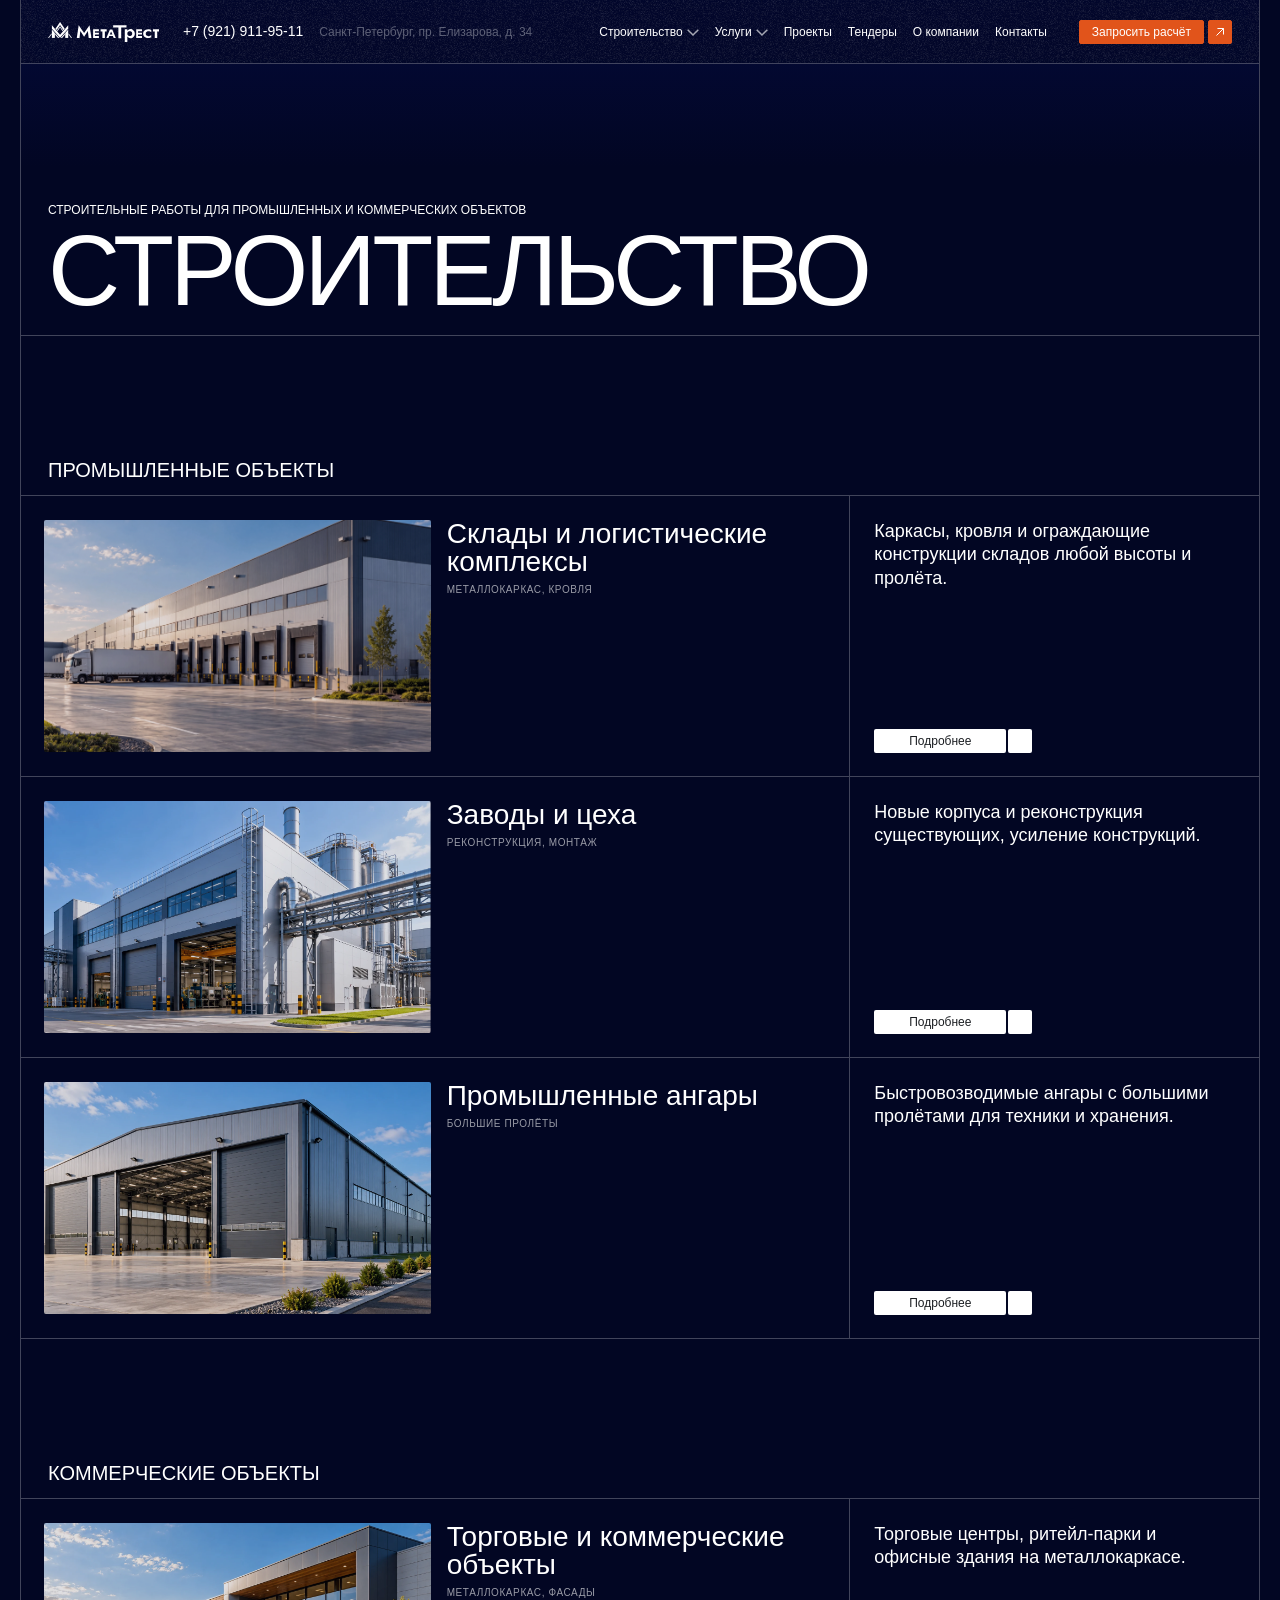
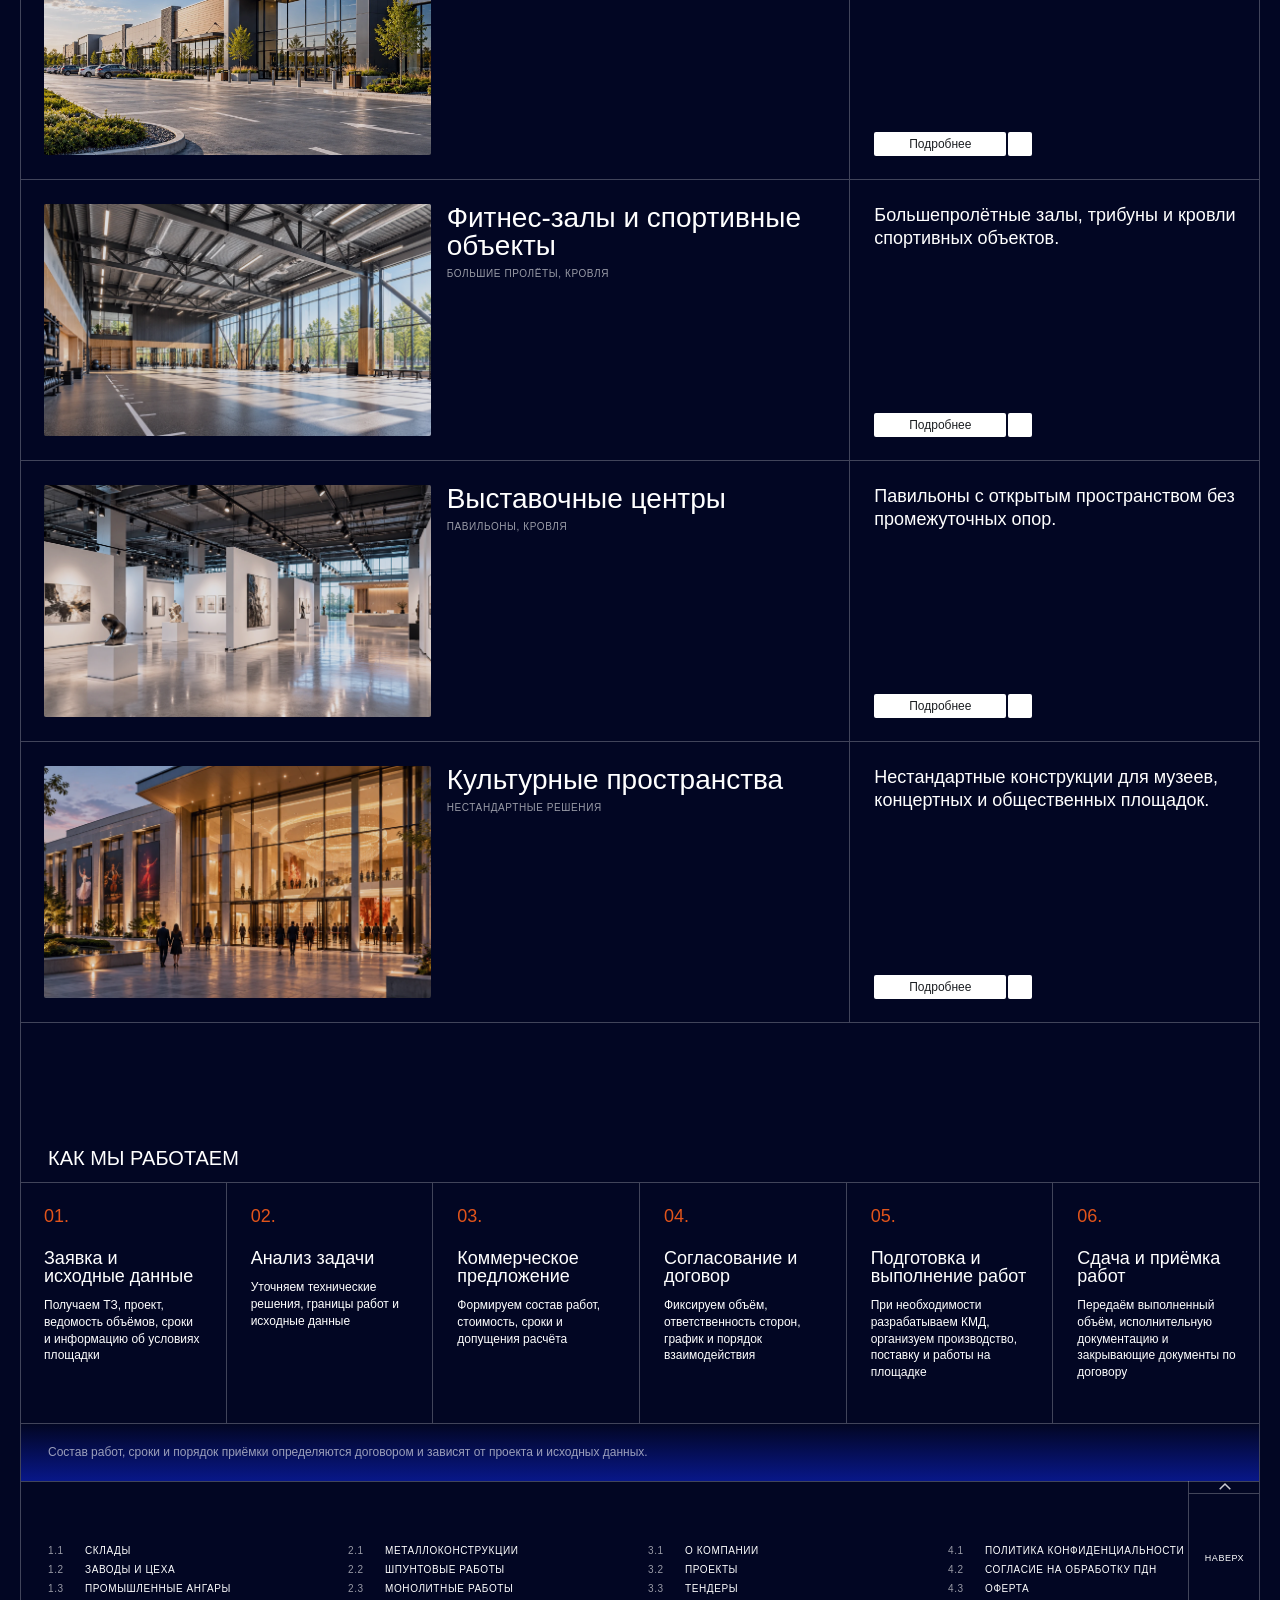
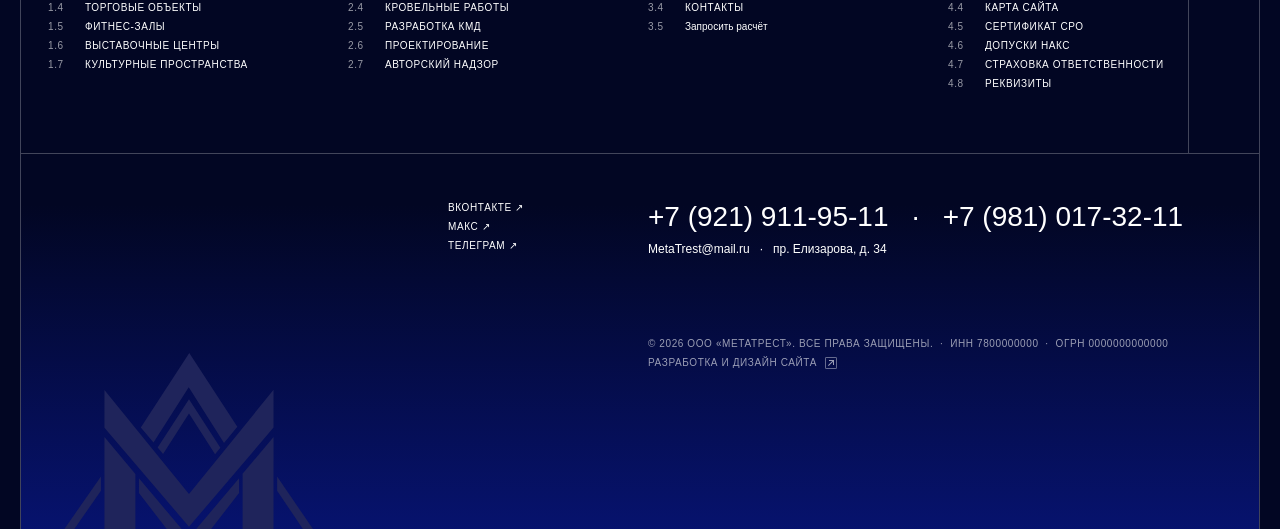
==== commit 346611b8: "feat: add contacts, tenders and estimate popup with refined button transitions" ====
--- a/public/construction.html
+++ b/public/construction.html
@@ -23,15 +23,15 @@
           <li><a href="construction.html">Строительство</a> <svg class="icon" aria-hidden="true"><use href="assets/svg/sprite.svg#chevron"></use></svg></li>
           <li><a href="services.html">Услуги</a> <svg class="icon" aria-hidden="true"><use href="assets/svg/sprite.svg#chevron"></use></svg></li>
           <li><a href="projects.html">Проекты</a></li>
-          <li>Тендеры</li>
+          <li><a href="tenders.html">Тендеры</a></li>
           <li><a href="index.html#about-title">О компании</a></li>
-          <li><a href="#footer-contacts">Контакты</a></li>
+          <li><a href="contacts.html">Контакты</a></li>
         </ul>
       </nav>
-      <a class="button button--primary button-small label button-caption" href="projects.html#request-title">
+      <button class="button button--primary button-small label button-caption" type="button" data-estimate-open aria-haspopup="dialog" aria-controls="estimate-popup">
   <span class="button-text">Запросить расчёт</span>
   <span class="button-icon"><svg class="icon" aria-hidden="true"><use href="assets/svg/sprite.svg#arrow-link-small"></use></svg></span>
-</a>
+</button>
       <button class="header-menu-toggle label menu" type="button" aria-expanded="false" aria-controls="mobile-menu"><span>Меню</span><svg class="icon" aria-hidden="true"><use href="assets/svg/sprite.svg#mobile-menu"></use></svg></button>
     </div>
   </header>
@@ -66,15 +66,15 @@
         </ul>
       </details>
       <a class="mobile-menu-row heading service-name" href="projects.html">Проекты</a>
-      <span class="mobile-menu-row heading service-name">Тендеры</span>
+      <a class="mobile-menu-row heading service-name" href="tenders.html">Тендеры</a>
       <a class="mobile-menu-row heading service-name" href="index.html#about-title">О компании</a>
-      <a class="mobile-menu-row heading service-name" href="#footer-contacts">Контакты</a>
+      <a class="mobile-menu-row heading service-name" href="contacts.html">Контакты</a>
     </nav>
     <div class="mobile-menu-actions flex flex-column" data-menu-actions>
-            <a class="button button--primary label button-caption-lg" href="projects.html#request-title">
+            <button class="button button--primary label button-caption-lg" type="button" data-estimate-open aria-haspopup="dialog" aria-controls="estimate-popup">
   <span class="button-text">Запросить расчёт</span>
   <span class="button-icon"><svg class="icon" aria-hidden="true"><use href="assets/svg/sprite.svg#arrow-link"></use></svg></span>
-</a>
+</button>
             <button class="button button--secondary label button-caption-lg" type="button">
   <span class="button-text">Скачать наши проекты <svg class="icon pdf-badge" aria-hidden="true"><use href="assets/svg/sprite.svg#pdf-badge"></use></svg></span>
   <span class="button-icon"><svg class="icon" aria-hidden="true"><use href="assets/svg/sprite.svg#arrow-download"></use></svg></span>
@@ -122,9 +122,9 @@
         <ul class="footer-links flex flex-column">
           <li class="flex"><span class="footer-index" aria-hidden="true">3.1</span><a href="index.html#about-title">О компании</a></li>
           <li class="flex"><span class="footer-index" aria-hidden="true">3.2</span><a href="projects.html">Проекты</a></li>
-          <li class="flex"><span class="footer-index" aria-hidden="true">3.3</span><span>Тендеры</span></li>
-          <li class="flex"><span class="footer-index" aria-hidden="true">3.4</span><a href="#footer-contacts">Контакты</a></li>
-          <li class="flex"><span class="footer-index" aria-hidden="true">3.5</span><span>Запросить расчёт</span></li>
+          <li class="flex"><span class="footer-index" aria-hidden="true">3.3</span><a href="tenders.html">Тендеры</a></li>
+          <li class="flex"><span class="footer-index" aria-hidden="true">3.4</span><a href="contacts.html">Контакты</a></li>
+          <li class="flex"><span class="footer-index" aria-hidden="true">3.5</span><button type="button" data-estimate-open aria-haspopup="dialog" aria-controls="estimate-popup">Запросить расчёт</button></li>
         </ul>
         <ul class="footer-links flex flex-column">
           <li class="flex"><span class="footer-index" aria-hidden="true">4.1</span><span>Политика конфиденциальности</span></li>
@@ -161,4 +161,23 @@
     </div>
     <img class="footer-mark" src="assets/svg/footer-mark.svg" alt="">
   </footer>
-  <!-- /shared:footer --></body></html>+  <!-- /shared:footer --><!-- shared:estimate-popup -->
+<dialog class="estimate-popup" id="estimate-popup" aria-labelledby="estimate-title" aria-describedby="estimate-description">
+  <header class="estimate-popup-header grid"><div class="estimate-popup-intro"><h2 class="heading estimate-title" id="estimate-title" tabindex="-1">Запрос расчёта</h2><p class="body estimate-description" id="estimate-description">Прикрепите ТЗ, проект или ведомость объёмов — это поможет определить состав работ</p></div><div class="estimate-close-column"><button class="estimate-close" type="button" data-estimate-close aria-label="Закрыть запрос расчёта"><picture><source media="(max-width:1024px)" srcset="assets/svg/estimate/close-mobile.svg"><source media="(max-width:1439px)" srcset="assets/svg/estimate/close-compact.svg"><img src="assets/svg/estimate/close.svg" alt=""></picture></button></div></header>
+  <form class="estimate-form flex flex-column" aria-label="Запрос расчёта" enctype="multipart/form-data">
+    <div class="request-fields grid">
+      <label class="request-field flex flex-column"><span class="label field">Компания <span class="required">*</span></span><input class="body field" name="organization" autocomplete="organization" placeholder="Название организации" required></label>
+      <label class="request-field flex flex-column"><span class="label field"><span class="estimate-desktop">ФИО</span><span class="estimate-mobile">Имя</span> <span class="required">*</span></span><input class="body field" name="name" autocomplete="name" placeholder="Фамилия, имя" data-estimate-name required></label>
+      <label class="request-field flex flex-column"><span class="label field">Телефон <span class="required">*</span></span><input class="body field" type="tel" name="tel" autocomplete="tel" placeholder="+7 (___) ___-__-__" required></label>
+      <label class="request-field estimate-desktop flex flex-column"><span class="label field">Email <span class="required">*</span></span><input class="body field" type="email" name="email" autocomplete="email" placeholder="name@company.ru" data-estimate-desktop required></label>
+      <label class="request-field estimate-desktop flex flex-column"><span class="label field">Объект / адрес</span><input class="body field" name="object" placeholder="Наименование, город" data-estimate-desktop></label>
+      <label class="request-field estimate-mobile flex flex-column"><span class="label field">Тип объекта</span><span class="request-select-value flex align-center"><select class="body field" name="object" data-estimate-mobile disabled><option value="">Выберите</option></select><svg class="icon" aria-hidden="true"><use href="assets/svg/sprite.svg#chevron"></use></svg></span></label>
+      <label class="request-field flex flex-column"><span class="label field">Вид работ</span><span class="request-select-value flex align-center"><select class="body field" name="work"><option value="">Склады и логистические комплексы</option><option>Металлоконструкции</option><option>Шпунтовые работы</option><option>Монолитные работы</option><option>Кровельные работы</option><option>Разработка КМД</option><option>Проектирование</option><option>Авторский контроль</option></select><svg class="icon" aria-hidden="true"><use href="assets/svg/sprite.svg#chevron"></use></svg></span></label>
+      <label class="request-field request-field-wide flex flex-column"><span class="label field">Комментарий</span><input class="body field" name="comment" placeholder="Необязательно"></label>
+    </div>
+    <label class="request-upload flex flex-column align-center justify-center"><span class="body estimate-upload-title"><span class="estimate-desktop">Прикрепить файл</span><span class="estimate-mobile">Прикрепить ТЗ или проект</span></span><span class="body file-hint"><span class="estimate-desktop">ТЗ, проект, ведомость объёмов · </span>PDF, DOC, DOCX, XLS, XLSX, ZIP · до 20 МБ</span><input type="file" name="attachment" accept=".pdf,.doc,.docx,.xls,.xlsx,.zip" aria-label="Прикрепить документацию"><span class="body file-hint estimate-file-name" aria-live="polite" hidden></span></label>
+    <div class="request-submit flex flex-column"><label class="request-consent flex"><input type="checkbox" name="consent" required><span class="body consent">Даю <span class="request-policy">согласие на обработку персональных данных</span> в соответствии с <span class="request-policy">Политикой конфиденциальности</span></span></label><button class="button button--primary label button-caption-lg" type="submit"><span class="button-text">Запросить расчёт</span><span class="button-icon"><svg class="icon" aria-hidden="true"><use href="assets/svg/sprite.svg#arrow-link"></use></svg></span></button><p class="body estimate-form-status" role="status" hidden></p></div>
+  </form>
+</dialog>
+<!-- /shared:estimate-popup -->
+</body></html>
--- a/public/assets/css/global.css
+++ b/public/assets/css/global.css
@@ -306,18 +306,18 @@
 a[href], button:enabled { cursor: pointer; }
 .button:not(:disabled):not([aria-disabled="true"]) { cursor: pointer; }
 
-/* UI Kit Button: Primary / Secondary, without scaling the control. */
+/* UI Kit buttons; filled hover follows Q-Industrial timing and split-arrow motion. */
 button, .button { cursor: pointer; }
 .button--primary, .button--secondary {
-  --button-line-hover: rgb(255 255 255 / 80%);
+  --button-line-hover: rgb(230 230 230 / 45%);
   --button-disabled-opacity: .4;
   color: #fff;
 }
 :is(.button--primary, .button--secondary) > :is(.button-text, .button-icon) {
   border: 0;
-  transition: background-color 180ms ease, color 180ms ease, box-shadow 180ms ease, transform 180ms ease;
-}
-.button--primary > :is(.button-text, .button-icon) { background: var(--accent); }
+  transition: background-color 350ms ease-out, border-color 350ms ease-out, color 350ms ease-out, box-shadow 350ms ease-out, transform 350ms ease-out;
+}
+.button--primary > :is(.button-text, .button-icon) { background: var(--accent); border: 1px solid var(--accent); }
 .button--secondary > :is(.button-text, .button-icon) { background: transparent; box-shadow: inset 0 0 0 1px var(--line-overlay); }
 :is(.button--primary, .button--secondary):focus-visible {
   outline: 2px solid var(--accent);
@@ -327,7 +327,7 @@
 @media (hover: hover) {
   .button--primary:not(:disabled):not([aria-disabled="true"]):hover > :is(.button-text, .button-icon) {
     background: transparent;
-    box-shadow: inset 0 0 0 1px var(--button-line-hover);
+    border-color: var(--button-line-hover);
   }
   .button--secondary:not(:disabled):not([aria-disabled="true"]):hover > :is(.button-text, .button-icon) {
     background: #fff;
@@ -1254,3 +1254,125 @@
 .warehouse-faq-answer { color: var(--footer-muted); padding: 0 var(--section-inset) var(--service-faq-pad); }
 .warehouse-related { border-top: 1px solid var(--line); }
 .warehouse-related > .section-heading { align-items: end; padding-bottom: var(--section-title-bottom); border-bottom: 1px solid var(--line); }
+
+/* 25. Contacts: shared page heading, request form and footer. */
+.contacts-page {
+  --contacts-panel-height: 960px; --contacts-intro-height: 340px;
+  --contacts-intro-pad: 32px; --contacts-tile-pad: 40px;
+  --contacts-tile-bottom: 48px; --contacts-gap: 24px;
+  --contacts-heading-size: 48px; --contacts-item-size: 28px;
+  --contacts-note-size: 18px; --contacts-value-size: 22px;
+  --contacts-social-size: 16px; --contacts-requisites-size: 20px;
+  --contacts-extra-height: 292px; --contacts-extra-gap: 20px;
+  --contacts-download-width: 330px;
+}
+/* Typography variants: dimensions are set through the page's reference tokens. */
+.heading.contacts-heading { font-size: var(--contacts-heading-size); line-height: 1; text-transform: uppercase; }
+.heading.contacts-item { font-size: var(--contacts-item-size); line-height: 1; }
+.body.contacts-note { font-size: var(--contacts-note-size); font-weight: 400; line-height: 1.4; }
+.body.contacts-value { font-size: var(--contacts-value-size); font-weight: 400; font-style: normal; line-height: 1.3; }
+.label.contacts-social { font-size: var(--contacts-social-size); letter-spacing: .06em; text-transform: uppercase; }
+.body.contacts-requisite-text { font-size: var(--contacts-requisites-size); font-weight: 400; line-height: 1.4; }
+.contacts-page-heading, .tenders-page-heading { background: linear-gradient(180deg,#194eb400 0%,#10317966 10.442%,#02062399 43.1%,var(--page) 50.957%); }
+.contacts-panel { position: relative; isolation: isolate; grid-template-columns: repeat(2,minmax(0,1fr)); height: var(--contacts-panel-height); overflow: hidden; box-shadow: inset 0 -1px var(--line); }
+.contacts-map { min-width: 0; position: relative; }
+.contacts-map-image { position: absolute; left: -42px; top: 0; width: 1050px; height: 100%; object-fit: cover; max-width: none; }
+.contacts-map-pin { position: absolute; left: 394px; top: 580px; width: 64px; height: 80px; }
+.contacts-pin-shape { position: absolute; left: 0; top: 0; }
+.contacts-pin-mark { position: absolute; left: 15px; top: 17.98px; width: 34px; height: 24.049px; overflow: hidden; }
+.contacts-pin-mark > span { display: block; position: absolute; left: .08%; right: -.1%; top: 0; bottom: -16.36%; mask-image: url('../img/contacts/pin-mask.svg'); mask-size: 34px 24.049px; mask-repeat: no-repeat; mask-position: -.026px 0; }
+.contacts-pin-shadow { position: absolute; left: -9px; top: 55px; }
+.contacts-details { position: relative; min-width: 0; isolation: isolate; display: grid; grid-template-rows: var(--contacts-intro-height) minmax(0,1fr); background: var(--glass); backdrop-filter: blur(var(--glass-blur)); border-left: 1px solid var(--line-overlay); }
+.contacts-intro { display: flex; flex-direction: column; justify-content: end; gap: var(--service-copy-gap,16px); padding: var(--contacts-intro-pad); }
+.contacts-intro .body { max-width: 840px; }
+.contacts-grid { grid-template-columns: repeat(2,minmax(0,1fr)); }
+.contacts-tile { min-width: 0; display: flex; flex-direction: column; gap: var(--contacts-gap); padding: var(--contacts-tile-pad) var(--contacts-tile-pad) var(--contacts-tile-bottom); border-top: 1px solid var(--line-overlay); }
+.contacts-tile:nth-child(odd) { border-right: 1px solid var(--line-overlay); }
+.contacts-marker { flex: none; width: 28px; height: 28px; position: relative; }
+.contacts-marker::before { content: ''; position: absolute; top: 9px; left: 0; width: 10px; height: 10px; background: var(--accent); }
+.contacts-value { margin-top: auto; overflow-wrap: anywhere; }
+.contacts-value a { display: block; }
+.contacts-extra { grid-template-columns: repeat(2,minmax(0,1fr)); min-height: var(--contacts-extra-height); border-bottom: 1px solid var(--line); }
+.contacts-messengers, .contacts-requisites { min-width: 0; padding: var(--contacts-tile-pad) var(--section-inset) var(--contacts-tile-bottom); }
+.contacts-requisites { border-left: 1px solid var(--line); }
+.contacts-messenger-list { margin-top: var(--contacts-gap); gap: var(--contacts-extra-gap); }
+.contacts-messenger-list li > span { gap: 8px; }
+.contacts-messenger-list .icon { width: var(--section-link-icon); height: var(--section-link-icon); }
+.contacts-requisite-text { color: var(--footer-muted); margin-top: var(--contacts-gap); }
+.contacts-download { margin-top: var(--contacts-extra-gap); width: max-content; min-width: min(var(--contacts-download-width),100%); max-width: 100%; }
+.contacts-request .request-intro-text { max-width: var(--request-intro-width); }
+
+/* 26. Tenders: shared buttons, fields and process cards. */
+.tenders-page {
+  --service-heading-size: 48px; --service-item-size: 28px; --service-copy-size: 18px;
+  --tender-lead-size: 20px; --tender-number-size: 20px;
+  --tender-intro-top: 64px; --tender-intro-gap: 32px;
+  --tender-intro-width: 720px; --tender-action-height: 140px;
+  --tender-action-pad: 32px; --tender-action-gap: 24px;
+  --tender-copy-gap: 8px; --tender-button-width: 262px;
+  --tender-process-gap: 40px; --tender-process-copy-gap: 16px;
+  --tender-request-height: 841px;
+}
+.body.tender-lead { font-size: var(--tender-lead-size); font-weight: 400; line-height: 1.4; }
+.data.tender-action-number { font-size: var(--tender-number-size); font-weight: 400; line-height: 1.4; }
+.tender-invite { grid-template-columns: repeat(2,minmax(0,1fr)); border-bottom: 1px solid var(--line); }
+.tender-invite-intro { padding: var(--tender-intro-top) var(--section-inset); border-right: 1px solid var(--line); }
+.tender-invite-intro .body { margin-top: var(--tender-intro-gap); max-width: var(--tender-intro-width); }
+.tender-action { grid-template-columns: minmax(0,1fr) auto; align-items: center; min-height: var(--tender-action-height); gap: var(--tender-action-gap); padding: var(--tender-action-pad) var(--section-inset); }
+.tender-action + .tender-action { box-shadow: inset 0 1px var(--line); }
+.tender-action-copy { grid-template-columns: 40px minmax(0,1fr); gap: var(--tender-action-gap); align-items: baseline; }
+.tender-action-copy > div { min-width: 0; }
+.tender-action-number { color: var(--accent); }
+.tender-action-copy .body { margin-top: var(--tender-copy-gap); color: var(--footer-muted); }
+.tender-action > .button { width: max-content; min-width: var(--tender-button-width); max-width: 100%; }
+.tender-process .process-grid { background: linear-gradient(var(--page) 50%,var(--brand) 118.46%); }
+.tender-process .process-number { font-size: var(--service-item-size); margin-bottom: var(--tender-process-gap); }
+.tender-process .process-grid .body { margin-top: var(--tender-process-copy-gap); color: var(--footer-muted); }
+.tender-request-section { background: linear-gradient(var(--page) 50%,var(--brand) 118.46%); }
+.tender-request { margin-inline: 0; min-height: var(--tender-request-height); background: none; }
+.tender-request .request-intro h3 { max-width: 760px; }
+.tender-form .request-upload { text-align: center; }
+.tender-form .file-hint { max-width: 100%; }
+
+/* 27. Shared estimate dialog — isolated form tokens preserve page forms. */
+.estimate-popup {
+  --estimate-width: 880px; --estimate-height: 904px; --estimate-header-height: 142px;
+  --estimate-title-size: 48px; --estimate-note-size: 18px; --estimate-upload-size: 20px;
+  --estimate-close-size: 44px; --estimate-inset: 56px; --estimate-head-end: 32px;
+  --estimate-head-pad: 32px; --estimate-head-gap: 4px; --estimate-top: 40px; --estimate-bottom: 48px;
+  --estimate-backdrop: rgb(2 6 35 / 70%);
+  --request-field-size: 20px; --request-label-size: 14px; --request-hint-size: 14px;
+  --request-consent-size: 16px; --request-checkbox-size: 18px;
+  --request-field-height: 80px; --request-field-gap: 16px; --request-column-gap: 40px;
+  --request-field-pad-top: 16px; --request-field-pad-bottom: 11px;
+  --request-upload-height: 130px; --request-group-gap: 40px;
+  --hero-button-size: 48px; --size-button-lg: 18px; --panel-gap: 24px;
+  position: fixed; inset: 0; margin: auto; padding: 0;
+  width: min(var(--estimate-width),calc(100% - 32px)); max-width: none;
+  height: var(--estimate-height); max-height: calc(100dvh - 32px);
+  border: 1px solid var(--line-overlay); color: var(--ink);
+  background: linear-gradient(var(--page) 50%,var(--brand) 118.46%);
+  overflow: hidden; grid-template-rows: auto minmax(0,1fr);
+}
+.estimate-popup[open] { display: grid; }
+.estimate-popup::backdrop { background: url('../svg/estimate/backdrop-1920.svg') center / 100% 100% no-repeat var(--estimate-backdrop); }
+.estimate-open { overflow: hidden; }
+.heading.estimate-title { font-size: var(--estimate-title-size); line-height: 1; text-transform: uppercase; }
+.body.estimate-description { font-size: var(--estimate-note-size); font-weight: 400; line-height: 1.4; }
+.body.estimate-upload-title { font-size: var(--estimate-upload-size); font-weight: 400; line-height: 1.4; }
+.body.estimate-form-status { font-size: var(--request-hint-size); font-weight: 400; line-height: 1.4; }
+.estimate-popup-header { grid-template-columns: minmax(0,1fr) var(--estimate-close-size); min-height: var(--estimate-header-height); border-bottom: 1px solid var(--line); }
+.estimate-popup-intro { min-width: 0; padding: var(--estimate-head-pad) var(--estimate-head-end) var(--estimate-head-pad) var(--estimate-inset); }
+.estimate-popup-intro .body { margin-top: var(--estimate-head-gap); }
+.estimate-close-column { border-left: 1px solid var(--line); }
+.estimate-close { width: 100%; height: var(--estimate-close-size); display: grid; place-items: center; border-bottom: 1px solid var(--line); }
+.estimate-close picture { display: grid; place-items: center; }
+.estimate-form { min-height: 0; overflow-y: auto; overscroll-behavior: contain; padding: var(--estimate-top) var(--estimate-inset) var(--estimate-bottom); gap: var(--request-group-gap); }
+.estimate-form > * { flex-shrink: 0; }
+.estimate-popup .estimate-mobile { display: none; }
+.estimate-form .request-fields { min-width: 0; }
+.estimate-form .request-upload { text-align: center; padding-inline: 16px; }
+.estimate-form .file-hint { max-width: 100%; }
+.estimate-file-name { overflow-wrap: anywhere; }
+.estimate-form .button { width: 100%; }
+.estimate-title:focus { outline: none; }
--- a/public/assets/css/adaptives.css
+++ b/public/assets/css/adaptives.css
@@ -643,3 +643,96 @@
   .warehouse-case-meta { position: static; order: -1; width: 100%; margin-bottom: auto; }
   .warehouse-case-info { padding-top: 20px; }
 }
+/* Contacts — 1600 / 1280 reference frames. */
+@media (1024px < width < 1760px) {
+  .contacts-page {
+    --contacts-panel-height: 800px; --contacts-intro-height: 280px;
+    --contacts-intro-pad: 24px; --contacts-tile-pad: 32px;
+    --contacts-tile-bottom: 40px; --contacts-gap: 20px;
+    --contacts-heading-size: 40px; --contacts-item-size: 24px;
+    --contacts-note-size: 16px; --contacts-value-size: 20px;
+    --contacts-social-size: 14px; --contacts-requisites-size: 18px;
+    --contacts-extra-height: 255px; --contacts-extra-gap: 16px;
+  }
+  .contacts-intro { gap: 12px; }
+}
+@media (1024px < width < 1440px) {
+  .contacts-page {
+    --contacts-panel-height: 640px; --contacts-intro-height: 224px;
+    --contacts-intro-pad: 20px; --contacts-tile-pad: 24px;
+    --contacts-tile-bottom: 32px; --contacts-gap: 16px;
+    --contacts-heading-size: 32px; --contacts-item-size: 18px;
+    --contacts-note-size: 12px; --contacts-value-size: 18px;
+    --contacts-social-size: 11px; --contacts-requisites-size: 16px;
+    --contacts-extra-height: 204px; --contacts-extra-gap: 12px;
+  }
+}
+@media (1024px < width < 1280px) {
+  .contacts-page { --contacts-tile-pad: 20px; }
+  .contacts-grid { grid-template-columns: minmax(0,1fr); }
+  .contacts-panel { height: auto; min-height: var(--contacts-panel-height); }
+  .contacts-details { grid-template-rows: auto auto; }
+  .contacts-intro { min-height: var(--contacts-intro-height); }
+  .contacts-tile { display: grid; grid-template-columns: 18px minmax(0,1fr); gap: 12px; padding-block: 20px; }
+  .contacts-tile:nth-child(odd) { border-right: 0; }
+  .contacts-tile .contacts-marker { grid-row: span 2; width: 18px; }
+  .contacts-tile .contacts-value { grid-column: 2; margin: 0; }
+}
+/* Tenders — confirmed 1600 and 1280 modes. */
+@media (1024px < width < 1760px) {
+  .tenders-page {
+    --service-heading-size: 40px; --service-item-size: 24px; --service-copy-size: 16px;
+    --tender-lead-size: 18px; --tender-number-size: 18px;
+    --tender-intro-top: 48px; --tender-intro-gap: 24px;
+    --tender-intro-width: 100%; --tender-action-height: 116px;
+    --tender-action-pad: 24px; --tender-action-gap: 20px;
+    --tender-process-gap: 32px; --tender-process-copy-gap: 12px;
+    --process-height: 304px; --tender-request-height: 685px;
+  }
+}
+@media (1024px < width < 1440px) {
+  .tenders-page {
+    --service-heading-size: 32px; --service-item-size: 18px; --service-copy-size: 12px;
+    --tender-lead-size: 16px; --tender-number-size: 16px;
+    --tender-intro-top: 40px; --tender-intro-gap: 20px;
+    --tender-action-height: 92px; --tender-action-pad: 20px;
+    --tender-action-gap: 16px; --tender-copy-gap: 4px;
+    --tender-process-gap: 24px; --process-height: 240px;
+    --tender-request-height: 538px;
+  }
+}
+@media (1024px < width < 1280px) {
+  .tender-action { grid-template-columns: minmax(0,1fr); }
+  .tender-action > .button { margin-left: 56px; }
+}
+/* Estimate dialog: Figma 1600 and 1280. */
+@media (1024px < width < 1760px) {
+  .estimate-popup {
+    --estimate-width: 730px; --estimate-height: 745px; --estimate-header-height: 115px;
+    --estimate-title-size: 40px; --estimate-note-size: 16px; --estimate-upload-size: 18px;
+    --estimate-close-size: 36px; --estimate-inset: 48px; --estimate-head-end: 24px;
+    --estimate-head-pad: 24px; --estimate-top: 32px; --estimate-bottom: 40px;
+    --estimate-backdrop: rgb(2 6 35 / 85%);
+    --request-field-size: 16px; --request-label-size: 12px;
+    --request-consent-size: 14px; --request-checkbox-size: 16px;
+    --request-field-height: 60px; --request-column-gap: 32px;
+    --request-field-pad-top: 12px; --request-field-pad-bottom: 8px;
+    --request-upload-height: 112px; --request-group-gap: 32px; --size-button-lg: 16px;
+  }
+  .estimate-popup::backdrop { background-image: url('../svg/estimate/backdrop-1600.svg'); }
+}
+@media (1024px < width < 1440px) {
+  .estimate-popup {
+    --estimate-width: 620px; --estimate-height: 591px; --estimate-header-height: 92px;
+    --estimate-title-size: 32px; --estimate-note-size: 12px; --estimate-upload-size: 16px;
+    --estimate-close-size: 32px; --estimate-inset: 40px; --estimate-head-end: 20px;
+    --estimate-head-pad: 20px; --estimate-head-gap: 2px; --estimate-top: 24px; --estimate-bottom: 32px;
+    --request-field-size: 14px; --request-label-size: 10px; --request-hint-size: 13px;
+    --request-consent-size: 12px; --request-field-height: 48px;
+    --request-field-gap: 12px; --request-column-gap: 28px;
+    --request-field-pad-top: 8px; --request-field-pad-bottom: 6px;
+    --request-upload-height: 88px; --request-group-gap: 24px;
+    --hero-button-size: 36px; --size-button-lg: 14px;
+  }
+  .estimate-popup::backdrop { background-image: url('../svg/estimate/backdrop-1280.svg'); }
+}
--- a/public/assets/css/mobile.css
+++ b/public/assets/css/mobile.css
@@ -550,3 +550,80 @@
   .warehouse-related .case-related-track { grid-row: 2; display: flex; overflow-x: auto; padding: 16px 16px 0; gap: 12px; scrollbar-width: none; }
   .warehouse-related .project-card { flex: 0 0 300px; height: 420px; }
 }
+/* Contacts — Figma 375. Tablet widths reflow the same composition. */
+@media (width <= 1024px) {
+  .contacts-page {
+    --contacts-heading-size: 32px; --contacts-item-size: 22px;
+    --contacts-note-size: 18px; --contacts-value-size: 18px;
+    --contacts-social-size: 14px; --contacts-requisites-size: 16px;
+    --contacts-gap: 16px; --contacts-extra-gap: 12px;
+    --contacts-tile-pad: 24px; --contacts-tile-bottom: 32px;
+  }
+  .contacts-panel { height: auto; display: block; overflow: hidden; }
+  .contacts-map { height: 360px; }
+  .contacts-map-image { left: -14px; top: -236px; width: 525px; height: 855px; }
+  .contacts-map-pin { left: 160px; top: 140px; }
+  .contacts-details { display: block; border-left: 0; border-top: 1px solid var(--line-subtle); }
+  .contacts-intro { padding: 40px 16px 48px; gap: 16px; border-bottom: 1px solid var(--line-subtle); }
+  .contacts-grid { display: block; }
+  .contacts-tile { min-height: 161px; padding: 24px 16px 32px; border-top: 0; border-bottom: 1px solid var(--line-subtle); }
+  .contacts-tile:first-child { min-height: 184px; }
+  .contacts-tile:nth-child(odd) { border-right: 0; }
+  .contacts-tile.contacts-address { display: none; }
+  .contacts-extra { display: block; min-height: 0; }
+  .contacts-messengers, .contacts-requisites { padding: 24px 16px 32px; }
+  .contacts-messengers { min-height: 172px; border-bottom: 1px solid var(--line); }
+  .contacts-requisites { min-height: 212px; border-left: 0; }
+  .contacts-download { --button-size: 40px; --button-padding: 16px; width: 100%; }
+  .contacts-request .request-intro { margin-bottom: 40px; }
+  .contacts-request .request-intro-text { max-width: none; }
+}
+/* Tenders — Figma «Тендеры [375]». */
+@media (width <= 1024px) {
+  .tenders-page {
+    --service-heading-size: 32px; --service-item-size: 22px; --service-copy-size: 16px;
+    --tender-lead-size: 18px; --tender-number-size: 20px;
+    --tender-intro-top: 40px; --tender-intro-gap: 16px;
+    --tender-intro-width: 100%; --tender-process-gap: 24px;
+    --tender-process-copy-gap: 12px; --process-note-height: 98px;
+  }
+  .tender-invite { display: block; }
+  .tender-invite-intro { padding: 40px 16px 48px; border-right: 0; }
+  .tender-invite-intro br { display: none; }
+  .tender-action { display: flex; flex-direction: column; align-items: stretch; min-height: 260px; padding: 48px 16px; gap: 24px; box-shadow: inset 0 1px var(--line); }
+  .tender-action-copy { display: flex; flex-direction: column; align-items: start; gap: 24px; }
+  .data.tender-action-number { line-height: 1; }
+  .tender-action-copy .body { margin-top: 12px; }
+  .tender-action > .button { --button-size: 40px; --button-padding: 16px; width: 100%; }
+  .tender-process .process-grid > li { min-height: 236px; }
+  .tender-process .process-note { padding: 16px; }
+  .tender-request { min-height: 0; }
+  .tender-request .request-intro { margin-bottom: 40px; }
+  .tender-form .request-upload { height: auto; min-height: 104px; padding: 16px; }
+  .tender-form .request-upload .field { font-weight: 400; line-height: 1.4; }
+  .tender-request-section .service-section-heading { height: 116px; min-height: 116px; padding-top: 0; }
+}
+/* Estimate popup: full-screen card, header stays visible while the form scrolls. */
+@media (width <= 1024px) {
+  .estimate-popup {
+    --estimate-title-size: 32px; --estimate-note-size: 18px; --estimate-upload-size: 16px;
+    --estimate-header-height: 163px; --estimate-close-size: 56px;
+    --estimate-inset: 16px; --estimate-head-end: 16px; --estimate-head-pad: 20px;
+    --estimate-head-gap: 12px; --estimate-top: 24px; --estimate-bottom: 40px;
+    --request-field-size: 16px; --request-label-size: 12px; --request-hint-size: 13px;
+    --request-consent-size: 14px; --request-checkbox-size: 18px;
+    --request-field-height: 56px; --request-field-gap: 16px;
+    --request-field-pad-top: 8px; --request-field-pad-bottom: 8px;
+    --request-upload-height: 80px; --request-group-gap: 40px;
+    --hero-button-size: 52px; --size-button-lg: 16px;
+    width: 100%; height: 100dvh; max-height: none; margin: 0; border: 0;
+  }
+  .estimate-popup-header { border-color: var(--line); }
+  .estimate-popup-intro { padding-bottom: 24px; }
+  .estimate-popup .estimate-desktop { display: none; }
+  .estimate-popup .estimate-mobile { display: initial; }
+  .estimate-popup label.estimate-mobile { display: flex; }
+  .estimate-form .request-fields { grid-template-columns: minmax(0,1fr); }
+  .estimate-popup .request-field { justify-content: start; gap: 4px; border: 0; box-shadow: inset 0 -1px var(--line); }
+  .estimate-form .request-submit .button { --button-padding: 16px; }
+}
